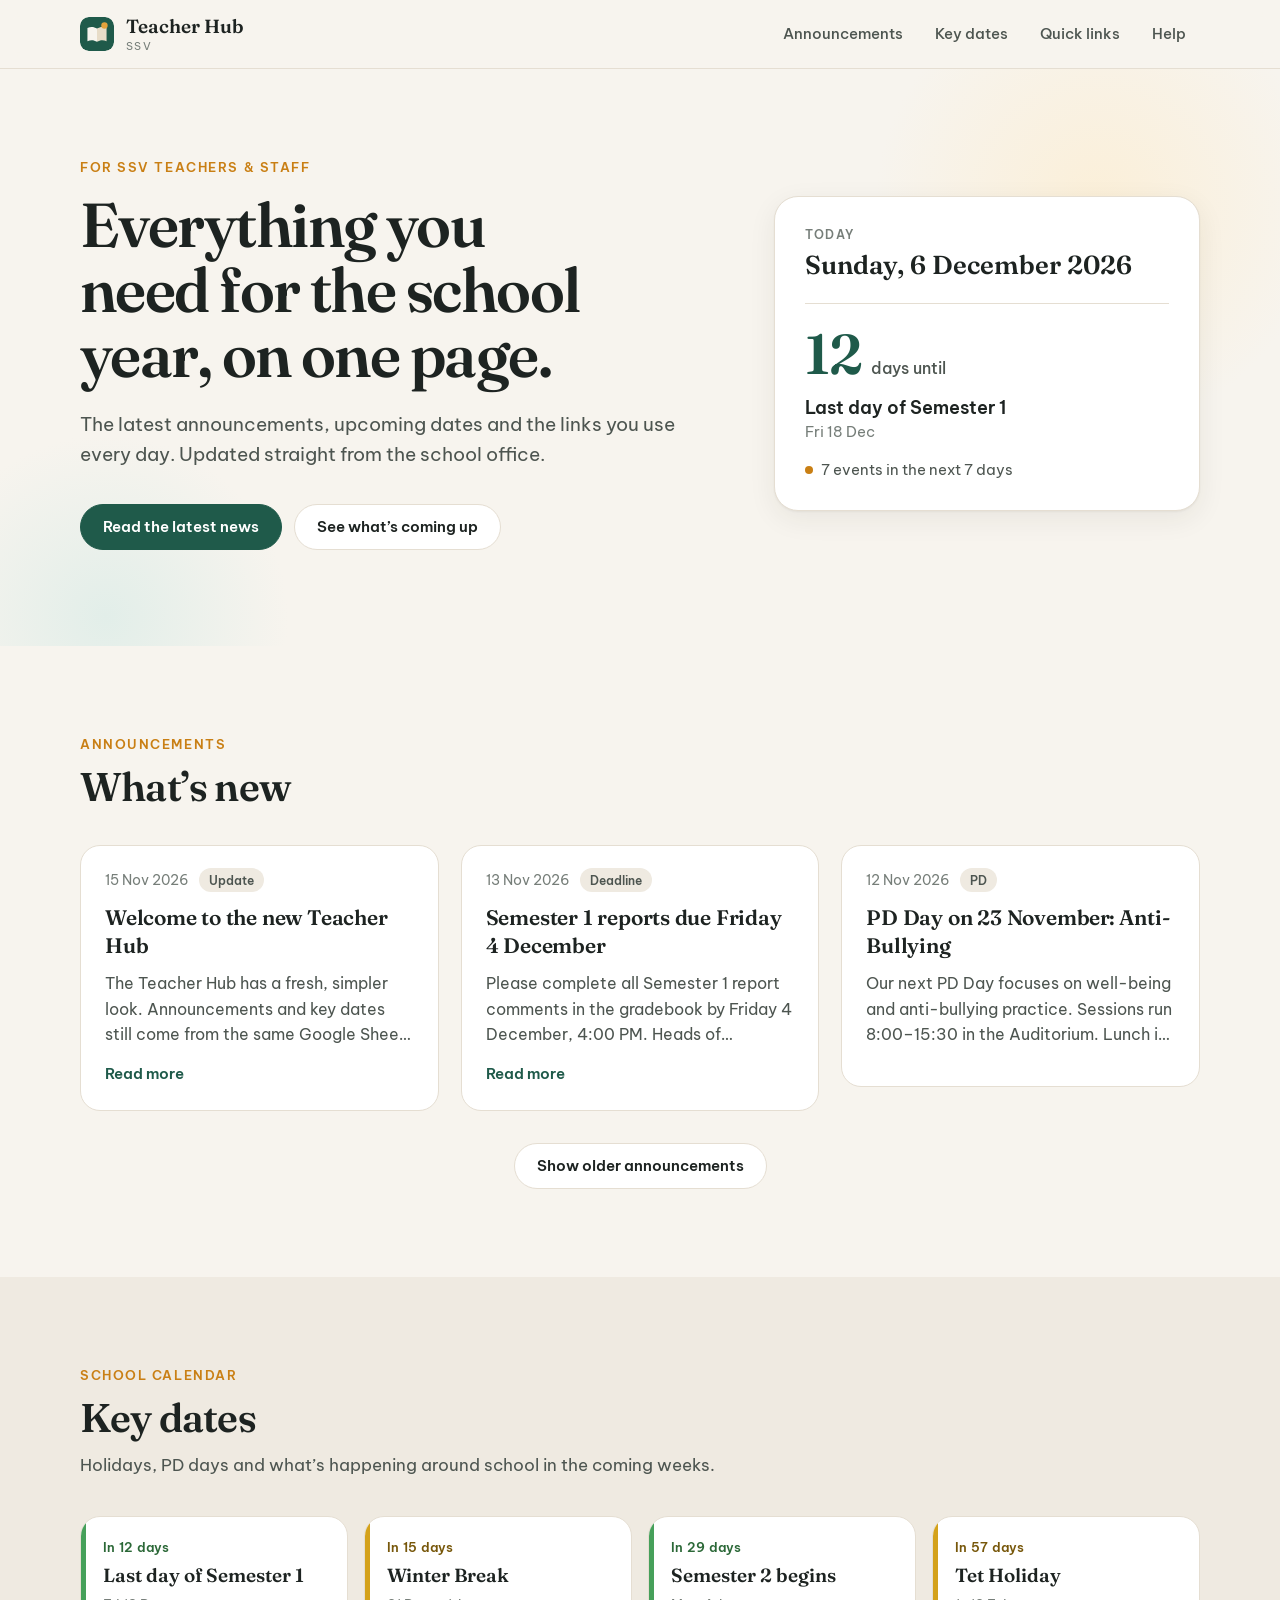
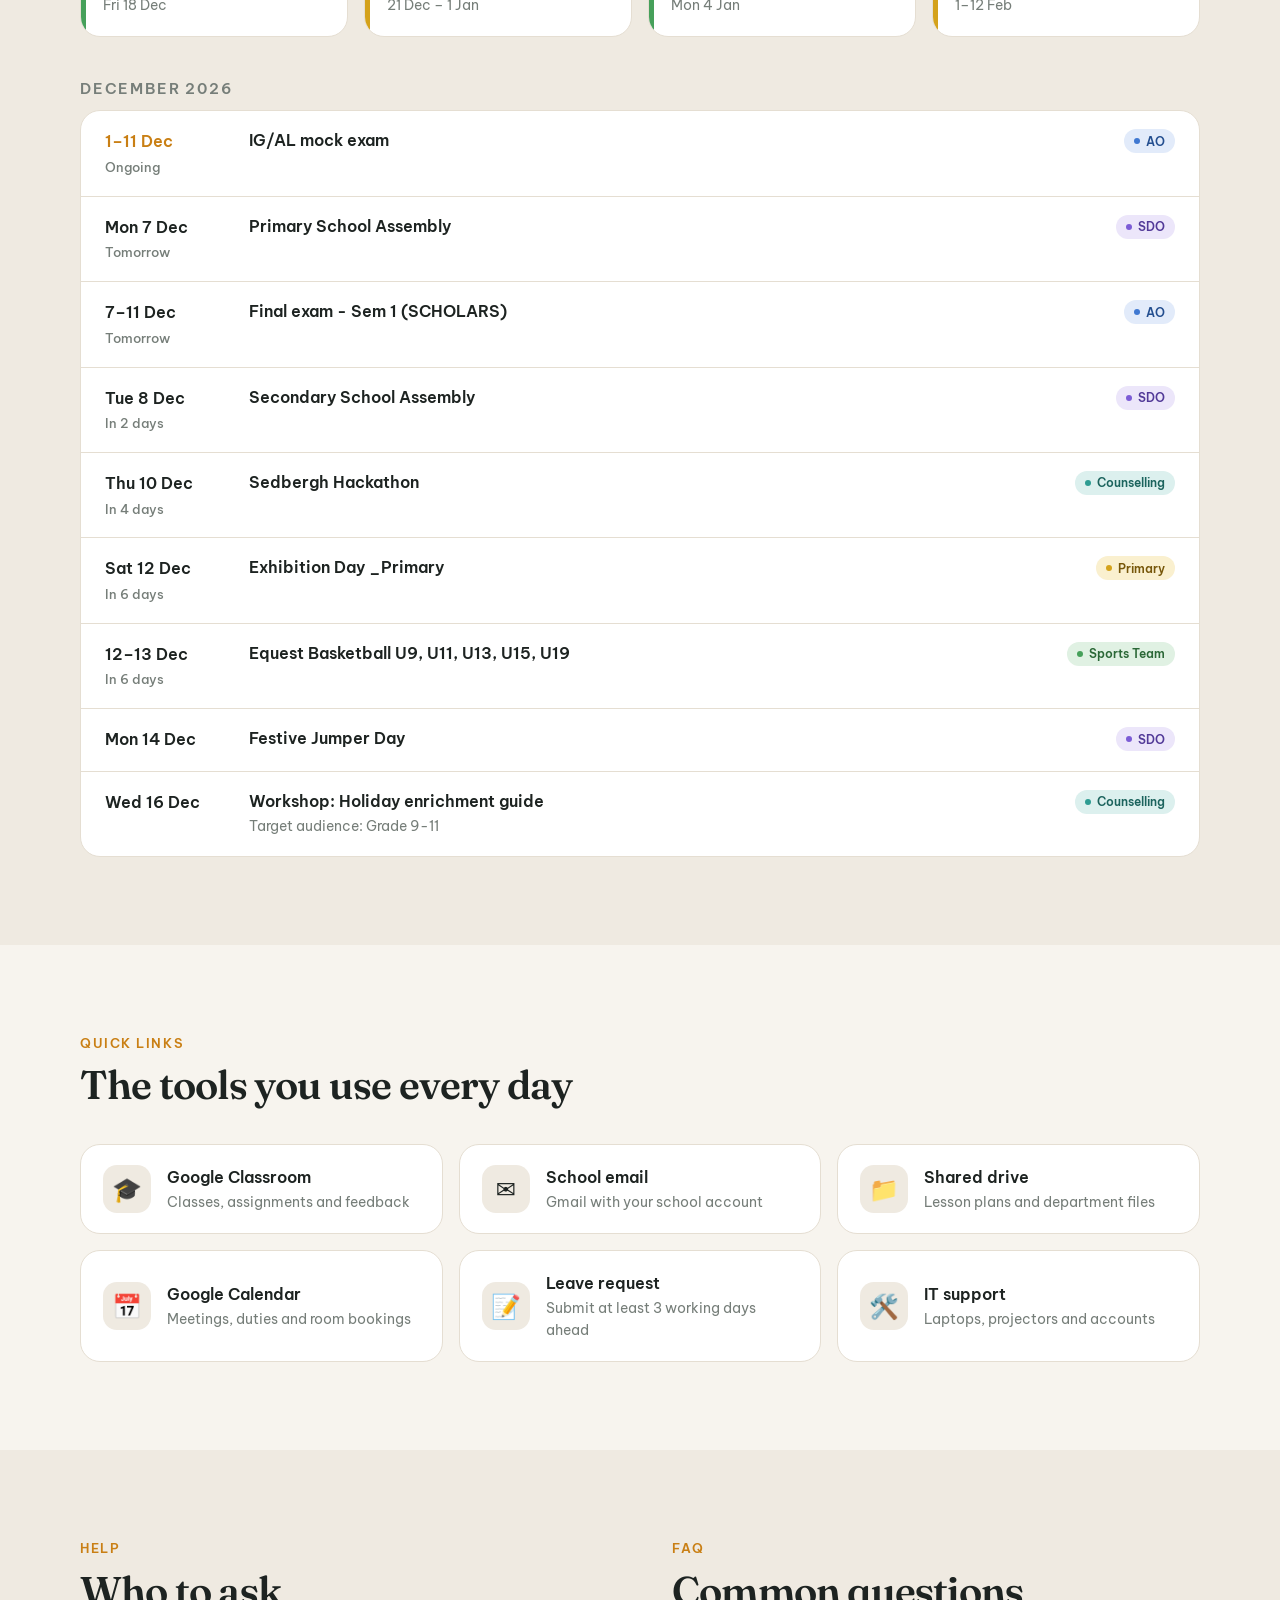
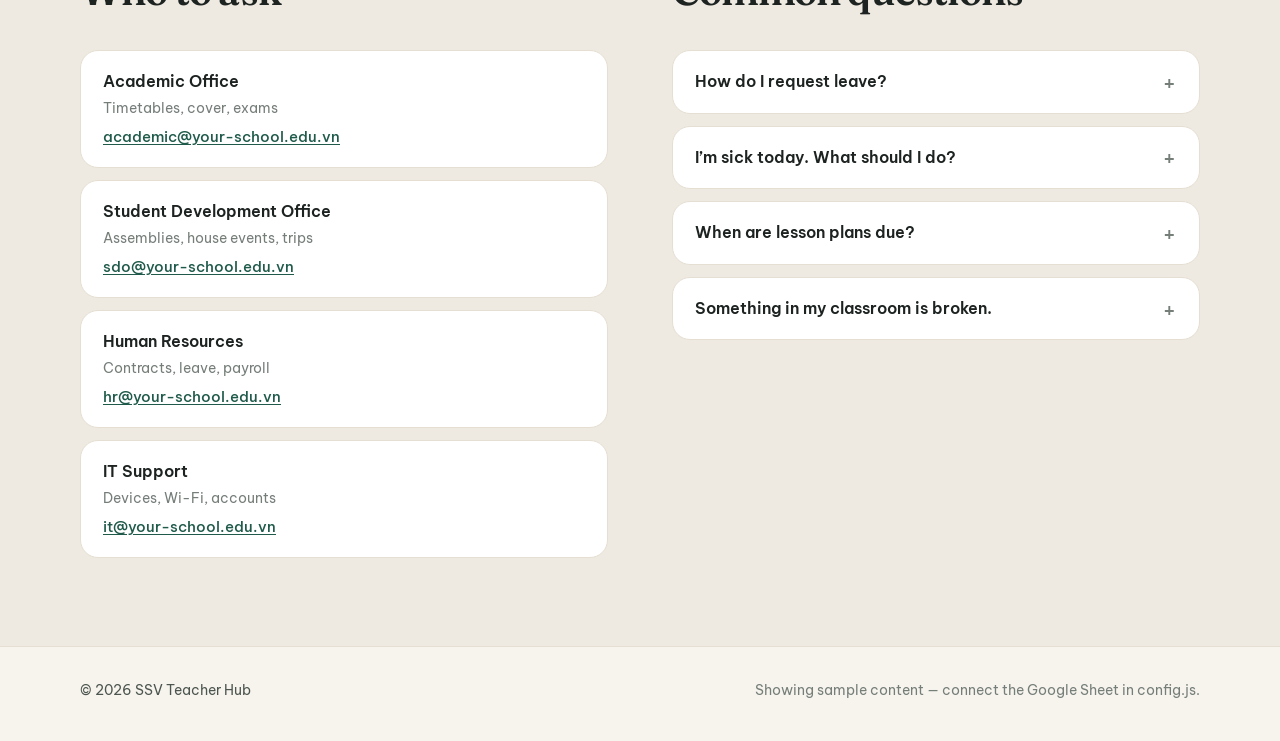
==== index.html @ 25c1511b "Add Teacher Hub landing page draft Single-page site for GitHub Pages: hero with today's date and nex" ====
<!doctype html>
<html lang="en">
<head>
  <meta charset="utf-8">
  <meta name="viewport" content="width=device-width, initial-scale=1, viewport-fit=cover">
  <title>Teacher Hub · SSV</title>
  <meta name="description" content="Announcements, key dates, quick links and contacts for SSV teachers.">
  <meta name="theme-color" content="#F7F4EE" media="(prefers-color-scheme: light)">
  <meta name="theme-color" content="#121614" media="(prefers-color-scheme: dark)">
  <link rel="icon" href="assets/favicon.svg" type="image/svg+xml">
  <link rel="preconnect" href="https://fonts.googleapis.com">
  <link rel="preconnect" href="https://fonts.gstatic.com" crossorigin>
  <link rel="stylesheet" href="https://fonts.googleapis.com/css2?family=Be+Vietnam+Pro:wght@400;500;600;700&family=Fraunces:opsz,wght@9..144,500;9..144,600&display=swap">
  <link rel="stylesheet" href="assets/css/style.css">
</head>
<body>
  <a class="skip-link" href="#main">Skip to content</a>

  <!-- ===== Header ===== -->
  <header class="site-header">
    <div class="wrap header-inner">
      <a class="brand" href="#top" aria-label="Teacher Hub, back to top">
        <img src="assets/favicon.svg" alt="" width="34" height="34">
        <span><strong>Teacher Hub</strong><small>SSV</small></span>
      </a>
      <nav class="site-nav" aria-label="Sections">
        <a href="#news">Announcements</a>
        <a href="#dates">Key dates</a>
        <a href="#links">Quick links</a>
        <a href="#help">Help</a>
      </nav>
    </div>
  </header>

  <main id="main">
    <!-- ===== Hero ===== -->
    <section class="hero" id="top">
      <div class="wrap hero-inner">
        <div class="hero-copy">
          <p class="eyebrow">For SSV teachers &amp; staff</p>
          <h1>Everything you need for the school year, on one page.</h1>
          <p class="lead">The latest announcements, upcoming dates and the links you use every day. Updated straight from the school office.</p>
          <div class="hero-cta">
            <a class="btn btn-primary" href="#news">Read the latest news</a>
            <a class="btn" href="#dates">See what’s coming up</a>
          </div>
        </div>
        <aside class="today-card" aria-label="Today">
          <p class="today-label">Today</p>
          <p class="today-date" data-today>—</p>
          <div class="today-next" data-next></div>
        </aside>
      </div>
    </section>

    <!-- ===== Announcements (from the Announcements tab) ===== -->
    <section class="section" id="news" aria-labelledby="news-title">
      <div class="wrap">
        <div class="section-head">
          <p class="eyebrow">Announcements</p>
          <h2 id="news-title">What’s new</h2>
        </div>
        <div class="news" data-news>
          <div class="placeholder"></div><div class="placeholder"></div><div class="placeholder"></div>
        </div>
        <div class="more" data-news-more hidden>
          <button class="btn" type="button">Show older announcements</button>
        </div>
      </div>
    </section>

    <!-- ===== Key dates (from the Calendar + Event tabs) ===== -->
    <section class="section section-alt" id="dates" aria-labelledby="dates-title">
      <div class="wrap">
        <div class="section-head">
          <p class="eyebrow">School calendar</p>
          <h2 id="dates-title">Key dates</h2>
          <p class="section-sub">Holidays, PD days and what’s happening around school in the coming weeks.</p>
        </div>
        <div class="keydates" data-keydates></div>
        <div class="timeline" data-events>
          <div class="placeholder tall"></div>
        </div>
        <div class="more" data-events-more hidden>
          <button class="btn" type="button">Show more dates</button>
        </div>
      </div>
    </section>

    <!-- ===== Quick links =====
         Sửa danh sách link ngay tại đây: mỗi thẻ <a class="link-card"> là một link.
         Đổi href, tên, mô tả và emoji cho đúng với trường. -->
    <section class="section" id="links" aria-labelledby="links-title">
      <div class="wrap">
        <div class="section-head">
          <p class="eyebrow">Quick links</p>
          <h2 id="links-title">The tools you use every day</h2>
        </div>
        <div class="links">
          <a class="link-card" href="https://classroom.google.com" target="_blank" rel="noopener">
            <span class="link-icon" aria-hidden="true">🎓</span>
            <span><strong>Google Classroom</strong><small>Classes, assignments and feedback</small></span>
          </a>
          <a class="link-card" href="https://mail.google.com" target="_blank" rel="noopener">
            <span class="link-icon" aria-hidden="true">✉️</span>
            <span><strong>School email</strong><small>Gmail with your school account</small></span>
          </a>
          <a class="link-card" href="https://drive.google.com" target="_blank" rel="noopener">
            <span class="link-icon" aria-hidden="true">📁</span>
            <span><strong>Shared drive</strong><small>Lesson plans and department files</small></span>
          </a>
          <a class="link-card" href="https://calendar.google.com" target="_blank" rel="noopener">
            <span class="link-icon" aria-hidden="true">📅</span>
            <span><strong>Google Calendar</strong><small>Meetings, duties and room bookings</small></span>
          </a>
          <a class="link-card" href="https://forms.google.com" target="_blank" rel="noopener">
            <span class="link-icon" aria-hidden="true">📝</span>
            <span><strong>Leave request</strong><small>Submit at least 3 working days ahead</small></span>
          </a>
          <a class="link-card" href="https://forms.google.com" target="_blank" rel="noopener">
            <span class="link-icon" aria-hidden="true">🛠️</span>
            <span><strong>IT support</strong><small>Laptops, projectors and accounts</small></span>
          </a>
        </div>
      </div>
    </section>

    <!-- ===== Help: contacts + FAQ =====
         Sửa tên, email, số máy lẻ và câu hỏi ngay tại đây. -->
    <section class="section section-alt" id="help" aria-labelledby="help-title">
      <div class="wrap help">
        <div>
          <div class="section-head">
            <p class="eyebrow">Help</p>
            <h2 id="help-title">Who to ask</h2>
          </div>
          <ul class="contacts">
            <li>
              <strong>Academic Office</strong>
              <span>Timetables, cover, exams</span>
              <a href="mailto:academic@your-school.edu.vn">academic@your-school.edu.vn</a>
            </li>
            <li>
              <strong>Student Development Office</strong>
              <span>Assemblies, house events, trips</span>
              <a href="mailto:sdo@your-school.edu.vn">sdo@your-school.edu.vn</a>
            </li>
            <li>
              <strong>Human Resources</strong>
              <span>Contracts, leave, payroll</span>
              <a href="mailto:hr@your-school.edu.vn">hr@your-school.edu.vn</a>
            </li>
            <li>
              <strong>IT Support</strong>
              <span>Devices, Wi-Fi, accounts</span>
              <a href="mailto:it@your-school.edu.vn">it@your-school.edu.vn</a>
            </li>
          </ul>
        </div>
        <div>
          <div class="section-head">
            <p class="eyebrow">FAQ</p>
            <h2>Common questions</h2>
          </div>
          <div class="faq">
            <details>
              <summary>How do I request leave?</summary>
              <p>Fill in the leave request form at least 3 working days before. Your line manager approves it by email and the Academic Office arranges cover.</p>
            </details>
            <details>
              <summary>I’m sick today. What should I do?</summary>
              <p>Message your line manager and the Academic Office before 7:00 AM, and upload cover work to your class folder if you can.</p>
            </details>
            <details>
              <summary>When are lesson plans due?</summary>
              <p>Weekly plans go into the shared drive by Friday 4:00 PM for the following week.</p>
            </details>
            <details>
              <summary>Something in my classroom is broken.</summary>
              <p>Send an IT support request with your room number. If a lesson starts in under 15 minutes, call IT directly.</p>
            </details>
          </div>
        </div>
      </div>
    </section>
  </main>

  <footer class="site-footer">
    <div class="wrap footer-inner">
      <span>© <span data-year></span> SSV Teacher Hub</span>
      <span class="muted" data-updated></span>
    </div>
  </footer>

  <script src="config.js"></script>
  <script src="assets/js/main.js"></script>
</body>
</html>
---- assets/css/style.css ----
/* SSV Teacher Hub — landing page */

:root {
  color-scheme: light dark;
  --bg: #F7F4EE;
  --bg-alt: #EFEAE1;
  --surface: #FFFFFF;
  --border: #E5DED2;
  --text: #1D2321;
  --text-2: #4D5550;
  --text-3: #767E79;
  --primary: #1F5A4A;
  --primary-hover: #174538;
  --primary-soft: #E2EEE9;
  --on-primary: #FFFFFF;
  --accent: #C97F14;
  --accent-soft: #FBEFD8;
  --shadow: 0 1px 2px rgba(40, 36, 28, .05), 0 8px 28px rgba(40, 36, 28, .07);

  --red-bg: #FBE5E1;    --red-fg: #9C2F1F;    --red-dot: #D2553F;
  --orange-bg: #FCE9D8; --orange-fg: #94460E; --orange-dot: #E07B2E;
  --amber-bg: #FAF0CF;  --amber-fg: #77570A;  --amber-dot: #D4A21B;
  --green-bg: #E0F1E3;  --green-fg: #2B6837;  --green-dot: #46A05A;
  --teal-bg: #DCF0EE;   --teal-fg: #1B635D;   --teal-dot: #2E9C92;
  --blue-bg: #E2EBFA;   --blue-fg: #234E8F;   --blue-dot: #3F78D1;
  --violet-bg: #ECE6FA; --violet-fg: #523A98; --violet-dot: #7C5CD6;
  --rose-bg: #FAE3EC;   --rose-fg: #932C58;   --rose-dot: #D2508A;
  --slate-bg: #E9ECEE;  --slate-fg: #3D4A55;  --slate-dot: #6E7D8A;

  --sans: "Be Vietnam Pro", system-ui, -apple-system, "Segoe UI", Roboto, sans-serif;
  --serif: "Fraunces", Georgia, "Times New Roman", serif;
}

@media (prefers-color-scheme: dark) {
  :root {
    --bg: #111513;
    --bg-alt: #161B19;
    --surface: #1B201E;
    --border: #2B3330;
    --text: #E8ECE9;
    --text-2: #B3BBB6;
    --text-3: #8A938E;
    --primary: #74C7AA;
    --primary-hover: #8FD4BC;
    --primary-soft: #1C342D;
    --on-primary: #0B1A15;
    --accent: #F0B357;
    --accent-soft: #3A2C14;
    --shadow: 0 1px 2px rgba(0, 0, 0, .3), 0 10px 30px rgba(0, 0, 0, .3);
    --red-bg: #3B1F1A;    --red-fg: #F2A99B;    --red-dot: #E66F59;
    --orange-bg: #3A2716; --orange-fg: #F4B784; --orange-dot: #EE8D45;
    --amber-bg: #352B12;  --amber-fg: #EBCB74;  --amber-dot: #DDB038;
    --green-bg: #1B3020;  --green-fg: #9BD5A7;  --green-dot: #5DB874;
    --teal-bg: #16302E;   --teal-fg: #8ED3CB;   --teal-dot: #41B3A8;
    --blue-bg: #1A2840;   --blue-fg: #A5C3F2;   --blue-dot: #5B8FE0;
    --violet-bg: #2A2140; --violet-fg: #C6B4F4; --violet-dot: #9479E3;
    --rose-bg: #3A1C2A;   --rose-fg: #F1A5C5;   --rose-dot: #E06A9E;
    --slate-bg: #252B30;  --slate-fg: #BAC4CC;  --slate-dot: #8996A2;
  }
}

.c-red    { --c-bg: var(--red-bg);    --c-fg: var(--red-fg);    --c-dot: var(--red-dot); }
.c-orange { --c-bg: var(--orange-bg); --c-fg: var(--orange-fg); --c-dot: var(--orange-dot); }
.c-amber  { --c-bg: var(--amber-bg);  --c-fg: var(--amber-fg);  --c-dot: var(--amber-dot); }
.c-green  { --c-bg: var(--green-bg);  --c-fg: var(--green-fg);  --c-dot: var(--green-dot); }
.c-teal   { --c-bg: var(--teal-bg);   --c-fg: var(--teal-fg);   --c-dot: var(--teal-dot); }
.c-blue   { --c-bg: var(--blue-bg);   --c-fg: var(--blue-fg);   --c-dot: var(--blue-dot); }
.c-violet { --c-bg: var(--violet-bg); --c-fg: var(--violet-fg); --c-dot: var(--violet-dot); }
.c-rose   { --c-bg: var(--rose-bg);   --c-fg: var(--rose-fg);   --c-dot: var(--rose-dot); }
.c-slate  { --c-bg: var(--slate-bg);  --c-fg: var(--slate-fg);  --c-dot: var(--slate-dot); }

*, *::before, *::after { box-sizing: border-box; }
html { scroll-behavior: smooth; scroll-padding-top: 80px; -webkit-text-size-adjust: 100%; }
body {
  margin: 0; background: var(--bg); color: var(--text);
  font: 400 16px/1.6 var(--sans);
  -webkit-font-smoothing: antialiased;
}
img { max-width: 100%; display: block; }
a { color: var(--primary); text-underline-offset: 2px; }
h1, h2, h3, p { margin: 0; }
button { font: inherit; cursor: pointer; }
:focus-visible { outline: 2px solid var(--primary); outline-offset: 3px; border-radius: 6px; }
.muted { color: var(--text-3); }
[hidden] { display: none !important; }

.skip-link { position: absolute; left: 12px; top: -48px; z-index: 50; padding: 8px 14px; border-radius: 8px; background: var(--primary); color: var(--on-primary); text-decoration: none; }
.skip-link:focus { top: 12px; }

.wrap { width: min(1120px, 100% - 48px); margin-inline: auto; }

/* ---------- header ---------- */
.site-header {
  position: sticky; top: 0; z-index: 20;
  background: color-mix(in srgb, var(--bg) 86%, transparent);
  backdrop-filter: saturate(1.4) blur(10px); -webkit-backdrop-filter: saturate(1.4) blur(10px);
  border-bottom: 1px solid var(--border);
}
.header-inner { display: flex; align-items: center; justify-content: space-between; gap: 16px; height: 68px; }
.brand { display: flex; align-items: center; gap: 12px; color: var(--text); text-decoration: none; }
.brand img { border-radius: 9px; }
.brand span { display: flex; flex-direction: column; line-height: 1.1; }
.brand strong { font: 600 19px/1.1 var(--serif); }
.brand small { font-size: 11px; letter-spacing: .12em; color: var(--text-3); margin-top: 3px; }
.site-nav { display: flex; gap: 4px; }
.site-nav a {
  padding: 8px 14px; border-radius: 999px;
  color: var(--text-2); text-decoration: none; font-size: 15px; font-weight: 500;
  transition: background .15s, color .15s;
}
.site-nav a:hover { background: var(--bg-alt); color: var(--text); }

/* ---------- buttons ---------- */
.btn {
  display: inline-flex; align-items: center; justify-content: center; gap: 8px;
  height: 46px; padding: 0 22px; border-radius: 999px;
  border: 1px solid var(--border); background: var(--surface); color: var(--text);
  font-weight: 600; font-size: 15px; text-decoration: none;
  transition: background .15s, border-color .15s, transform .15s;
}
.btn:hover { border-color: var(--text-3); transform: translateY(-1px); }
.btn-primary { background: var(--primary); border-color: var(--primary); color: var(--on-primary); }
.btn-primary:hover { background: var(--primary-hover); border-color: var(--primary-hover); }
.btn-sm { height: 36px; padding: 0 16px; font-size: 14px; }

/* ---------- hero ---------- */
.hero { padding: 88px 0 96px; position: relative; overflow: hidden; }
.hero::before {
  content: ""; position: absolute; inset: -30% -10% auto auto; width: 620px; height: 620px; border-radius: 50%;
  background: radial-gradient(closest-side, var(--accent-soft), transparent 72%);
  pointer-events: none;
}
.hero::after {
  content: ""; position: absolute; inset: auto auto -40% -12%; width: 520px; height: 520px; border-radius: 50%;
  background: radial-gradient(closest-side, var(--primary-soft), transparent 70%);
  pointer-events: none;
}
.hero-inner { position: relative; z-index: 1; display: grid; grid-template-columns: minmax(0, 1.35fr) minmax(0, .9fr); gap: 56px; align-items: center; }
.eyebrow { font-size: 13px; font-weight: 600; letter-spacing: .12em; text-transform: uppercase; color: var(--accent); margin-bottom: 14px; }
.hero h1 { font: 600 clamp(38px, 5.4vw, 62px)/1.05 var(--serif); letter-spacing: -.025em; text-wrap: balance; }
.lead { margin-top: 22px; font-size: 19px; color: var(--text-2); max-width: 34em; text-wrap: pretty; }
.hero-cta { display: flex; flex-wrap: wrap; gap: 12px; margin-top: 34px; }

.today-card {
  background: var(--surface); border: 1px solid var(--border); border-radius: 24px;
  padding: 28px 30px; box-shadow: var(--shadow);
}
.today-label { font-size: 12px; font-weight: 600; letter-spacing: .12em; text-transform: uppercase; color: var(--text-3); }
.today-date { font: 600 26px/1.2 var(--serif); margin-top: 6px; }
.today-next { margin-top: 22px; padding-top: 22px; border-top: 1px solid var(--border); display: flex; flex-direction: column; gap: 14px; }
.countdown { display: flex; align-items: baseline; gap: 10px; }
.countdown b { font: 600 56px/1 var(--serif); color: var(--primary); letter-spacing: -.03em; }
.countdown span { color: var(--text-2); font-weight: 500; }
.next-title { font-weight: 600; font-size: 18px; line-height: 1.35; }
.next-when { color: var(--text-3); font-size: 15px; }
.today-note { font-size: 15px; color: var(--text-2); display: flex; align-items: center; gap: 8px; }
.today-note::before { content: ""; width: 8px; height: 8px; border-radius: 50%; background: var(--accent); flex: none; }

/* ---------- sections ---------- */
.section { padding: 88px 0; }
.section-alt { background: var(--bg-alt); }
.section-head { margin-bottom: 36px; max-width: 640px; }
.section-head .eyebrow { margin-bottom: 10px; }
.section h2 { font: 600 clamp(30px, 3.6vw, 40px)/1.12 var(--serif); letter-spacing: -.02em; }
.section-sub { margin-top: 12px; color: var(--text-2); font-size: 17px; }
.more { margin-top: 32px; display: flex; justify-content: center; }

.tag {
  display: inline-flex; align-items: center; gap: 6px;
  height: 24px; padding: 0 10px; border-radius: 999px;
  background: var(--c-bg, var(--bg-alt)); color: var(--c-fg, var(--text-2));
  font-size: 12px; font-weight: 600; white-space: nowrap;
}
.tag::before { content: ""; width: 6px; height: 6px; border-radius: 50%; background: var(--c-dot, var(--text-3)); }
.tag.plain::before { display: none; }

.placeholder { height: 220px; border-radius: 20px; background: linear-gradient(90deg, var(--bg-alt), var(--surface), var(--bg-alt)); background-size: 200% 100%; animation: shimmer 1.4s linear infinite; }
.placeholder.tall { height: 320px; }
@keyframes shimmer { from { background-position: 200% 0; } to { background-position: -200% 0; } }

.empty { padding: 36px; border: 1px dashed var(--border); border-radius: 20px; text-align: center; color: var(--text-3); }

/* ---------- announcements ---------- */
.news { display: grid; grid-template-columns: repeat(3, minmax(0, 1fr)); gap: 22px; align-items: start; }
.post {
  background: var(--surface); border: 1px solid var(--border); border-radius: 20px;
  overflow: hidden; display: flex; flex-direction: column;
  transition: box-shadow .2s, transform .2s;
}
.post:hover { box-shadow: var(--shadow); }
.post img.cover { width: 100%; aspect-ratio: 16 / 9; object-fit: cover; background: var(--bg-alt); }
.post-body { padding: 22px 24px 24px; display: flex; flex-direction: column; gap: 12px; }
.post-meta { display: flex; align-items: center; gap: 10px; flex-wrap: wrap; font-size: 14px; color: var(--text-3); }
.post h3 { font: 600 21px/1.3 var(--serif); letter-spacing: -.01em; }
.post-text { color: var(--text-2); font-size: 15.5px; line-height: 1.65; overflow-wrap: anywhere; }
.post-text.clamp { display: -webkit-box; -webkit-line-clamp: 3; -webkit-box-orient: vertical; overflow: hidden; }
.post-text a { color: var(--primary); }
.post-text [style*="--rt-color"] { color: var(--rt-color); }
@media (prefers-color-scheme: dark) { .post-text [style*="--rt-color"] { color: color-mix(in oklab, var(--rt-color) 45%, white); } }
.post-text .content-img { border-radius: 12px; margin: 10px 0; }
.post-actions { display: flex; align-items: center; gap: 16px; flex-wrap: wrap; margin-top: 2px; }
.linkish { border: 0; background: none; padding: 0; color: var(--primary); font-weight: 600; font-size: 15px; text-decoration: none; }
.linkish:hover { text-decoration: underline; }
.post.is-new .post-meta .new { color: var(--accent); font-weight: 600; }
.news .post:first-child.feature { grid-column: 1 / -1; display: grid; grid-template-columns: 1.1fr 1fr; }
.news .post:first-child.feature img.cover { height: 100%; aspect-ratio: auto; min-height: 280px; }
.news .post:first-child.feature .post-body { padding: 32px 36px; justify-content: center; }
.news .post:first-child.feature h3 { font-size: 28px; }
.news .post:first-child.feature.no-img { grid-template-columns: 1fr; }

/* ---------- key dates ---------- */
.keydates { display: grid; grid-template-columns: repeat(auto-fit, minmax(220px, 1fr)); gap: 16px; margin-bottom: 44px; }
.keydate {
  background: var(--surface); border: 1px solid var(--border); border-radius: 20px;
  padding: 20px 22px; display: flex; flex-direction: column; gap: 6px; position: relative; overflow: hidden;
}
.keydate::before { content: ""; position: absolute; inset: 0 auto 0 0; width: 5px; background: var(--c-dot); }
.keydate .in { font-size: 13px; font-weight: 600; color: var(--c-fg); letter-spacing: .02em; }
.keydate .name { font: 600 19px/1.3 var(--serif); }
.keydate .when { color: var(--text-3); font-size: 14px; }

.timeline { display: flex; flex-direction: column; gap: 36px; }
.month h3 { font: 600 15px/1 var(--sans); letter-spacing: .12em; text-transform: uppercase; color: var(--text-3); margin-bottom: 14px; }
.month ol { list-style: none; margin: 0; padding: 0; background: var(--surface); border: 1px solid var(--border); border-radius: 20px; overflow: hidden; }
.ev { display: grid; grid-template-columns: 120px minmax(0, 1fr) auto; gap: 6px 24px; align-items: start; padding: 18px 24px; }
.ev + .ev { border-top: 1px solid var(--border); }
.ev-date { font-weight: 600; color: var(--text); white-space: nowrap; }
.ev-date small { display: block; font-weight: 500; color: var(--text-3); font-size: 13px; margin-top: 2px; }
.ev.is-today .ev-date { color: var(--accent); }
.ev-title { font-weight: 600; line-height: 1.4; }
.ev-notes { color: var(--text-3); font-size: 14px; margin-top: 3px; white-space: pre-line; }
.ev .tag { justify-self: end; }

/* ---------- links ---------- */
.links { display: grid; grid-template-columns: repeat(3, minmax(0, 1fr)); gap: 16px; }
.link-card {
  display: flex; align-items: center; gap: 16px;
  padding: 20px 22px; border-radius: 20px;
  background: var(--surface); border: 1px solid var(--border);
  color: var(--text); text-decoration: none;
  transition: box-shadow .2s, transform .2s, border-color .2s;
}
.link-card:hover { box-shadow: var(--shadow); transform: translateY(-2px); border-color: var(--text-3); }
.link-icon { width: 48px; height: 48px; border-radius: 14px; display: grid; place-items: center; font-size: 24px; background: var(--bg-alt); flex: none; }
.link-card span:last-child { display: flex; flex-direction: column; min-width: 0; }
.link-card strong { font-weight: 600; font-size: 16px; }
.link-card small { color: var(--text-3); font-size: 14px; }

/* ---------- help ---------- */
.help { display: grid; grid-template-columns: minmax(0, 1fr) minmax(0, 1fr); gap: 64px; }
.contacts { list-style: none; margin: 0; padding: 0; display: flex; flex-direction: column; gap: 12px; }
.contacts li {
  display: grid; grid-template-columns: 1fr; gap: 2px;
  padding: 18px 22px; border-radius: 18px; background: var(--surface); border: 1px solid var(--border);
}
.contacts strong { font-weight: 600; }
.contacts span { color: var(--text-3); font-size: 14px; }
.contacts a { font-weight: 500; font-size: 15px; margin-top: 4px; overflow-wrap: anywhere; }
.faq { display: flex; flex-direction: column; gap: 12px; }
.faq details { background: var(--surface); border: 1px solid var(--border); border-radius: 18px; }
.faq summary {
  list-style: none; cursor: pointer; padding: 18px 22px; font-weight: 600;
  display: flex; justify-content: space-between; gap: 16px; align-items: center;
}
.faq summary::-webkit-details-marker { display: none; }
.faq summary::after { content: "+"; font: 400 24px/1 var(--sans); color: var(--text-3); transition: transform .2s; }
.faq details[open] summary::after { transform: rotate(45deg); }
.faq details p { padding: 0 22px 20px; color: var(--text-2); }

/* ---------- footer ---------- */
.site-footer { padding: 32px 0 40px; border-top: 1px solid var(--border); font-size: 14px; color: var(--text-2); }
.footer-inner { display: flex; justify-content: space-between; gap: 12px; flex-wrap: wrap; }

/* ---------- responsive ---------- */
@media (max-width: 980px) {
  .hero { padding: 56px 0 64px; }
  .hero-inner { grid-template-columns: 1fr; gap: 36px; }
  .news { grid-template-columns: 1fr 1fr; }
  .links { grid-template-columns: 1fr 1fr; }
  .help { grid-template-columns: 1fr; gap: 56px; }
}
@media (max-width: 720px) {
  .wrap { width: calc(100% - 32px); }
  .header-inner { height: auto; padding: 12px 0 0; flex-direction: column; align-items: stretch; gap: 8px; }
  .site-nav { overflow-x: auto; scrollbar-width: none; margin: 0 -16px; padding: 0 12px 10px; }
  .site-nav::-webkit-scrollbar { display: none; }
  .site-nav a { flex: none; font-size: 14px; padding: 7px 12px; }
  html { scroll-padding-top: 110px; }
  .lead { font-size: 17px; }
  .btn { flex: 1 1 auto; }
  .today-card { padding: 22px; border-radius: 20px; }
  .section { padding: 64px 0; }
  .section-head { margin-bottom: 26px; }
  .news, .links { grid-template-columns: 1fr; }
  .news .post:first-child.feature { grid-template-columns: 1fr; }
  .news .post:first-child.feature img.cover { min-height: 0; aspect-ratio: 16 / 9; }
  .news .post:first-child.feature .post-body { padding: 22px 24px 24px; }
  .news .post:first-child.feature h3 { font-size: 23px; }
  .ev { grid-template-columns: 1fr; gap: 4px; padding: 16px 18px; }
  .ev .tag { justify-self: start; margin-top: 6px; }
}
@media (prefers-reduced-motion: reduce) {
  html { scroll-behavior: auto; }
  *, *::before, *::after { animation-duration: .001ms !important; transition-duration: .001ms !important; }
}
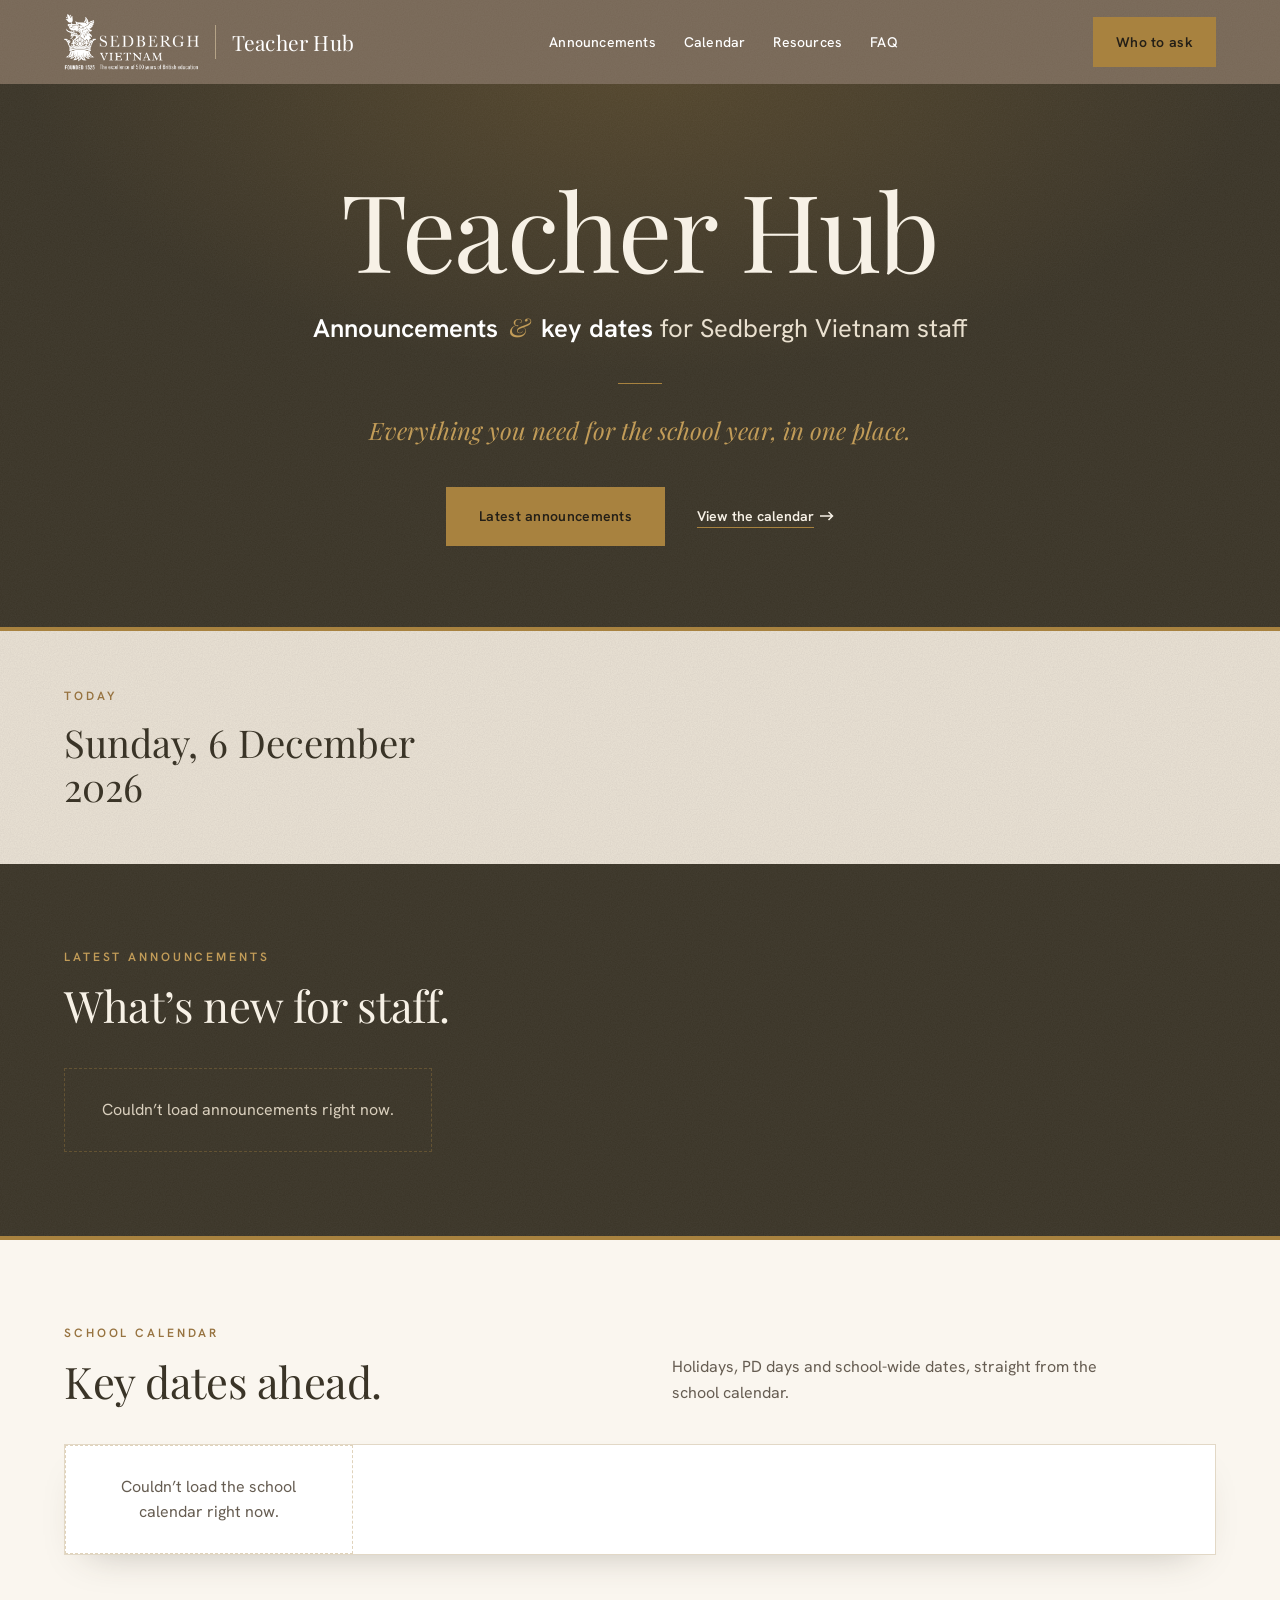
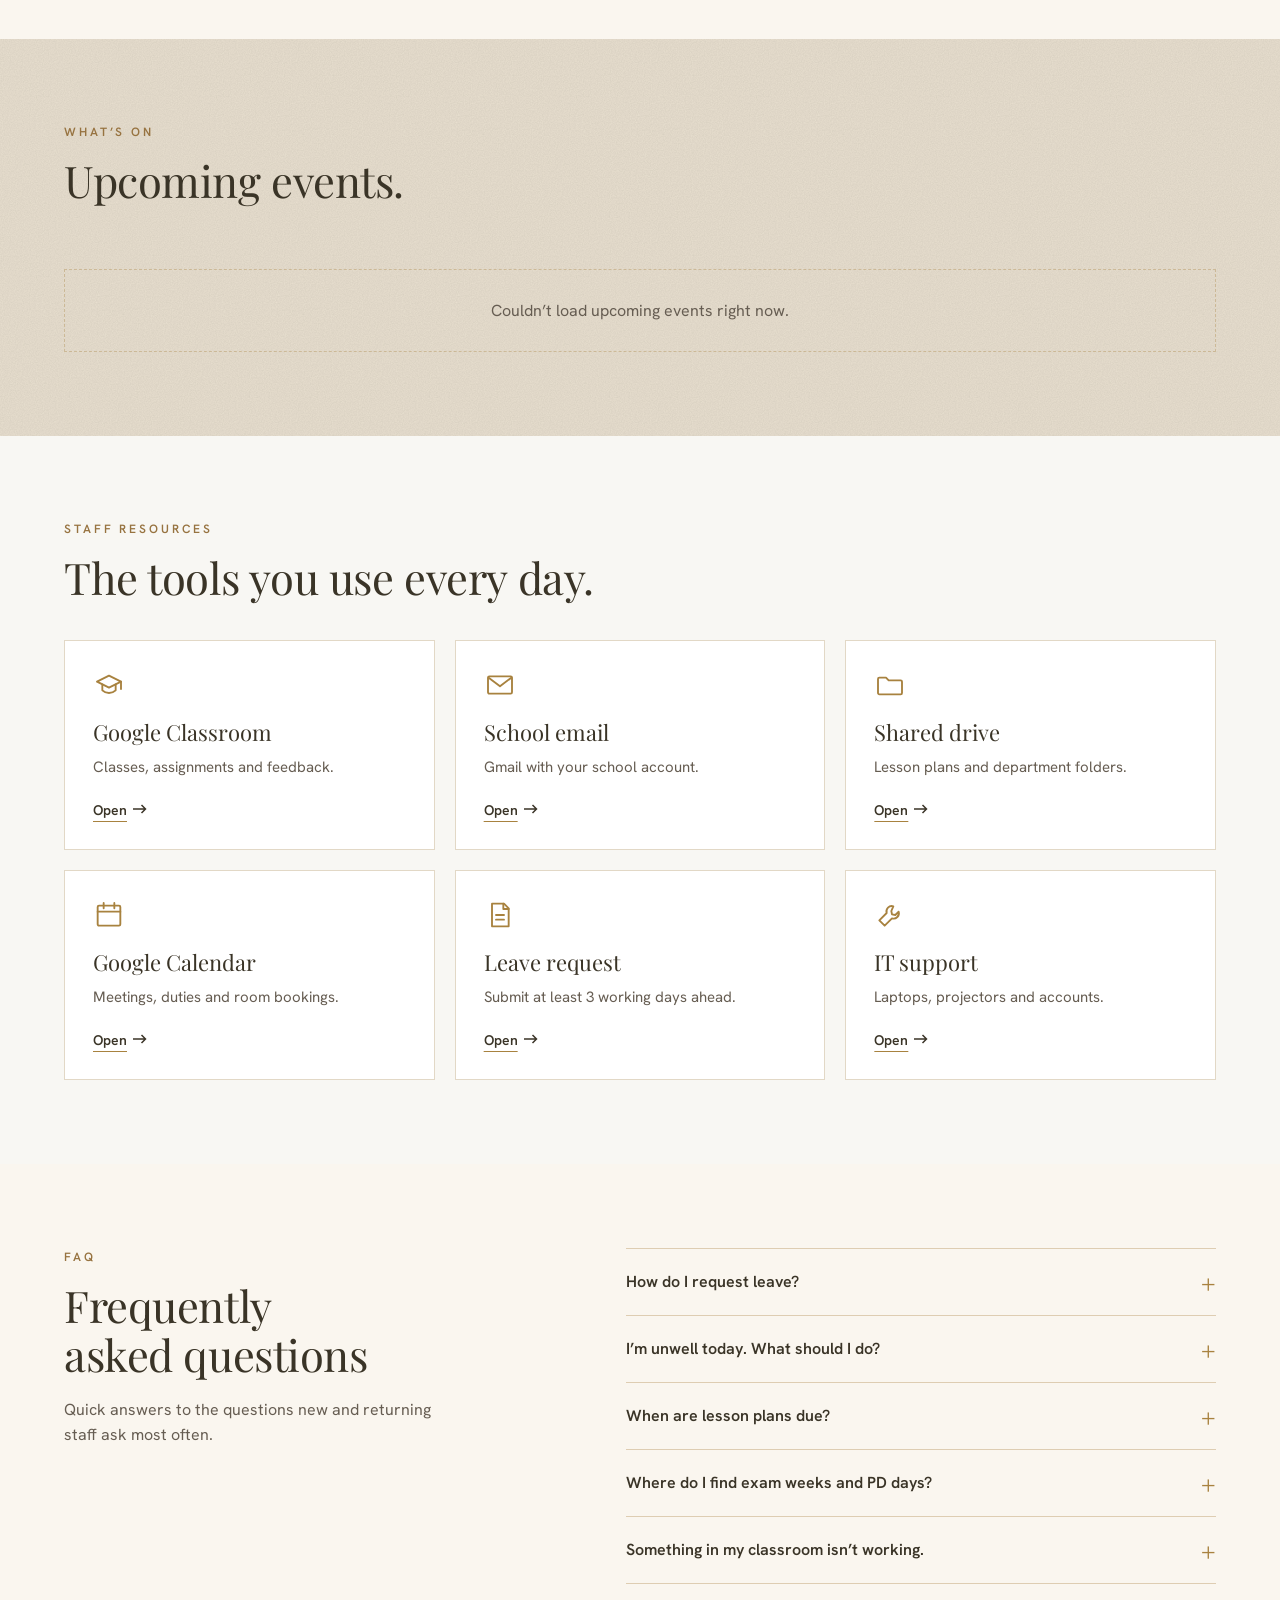
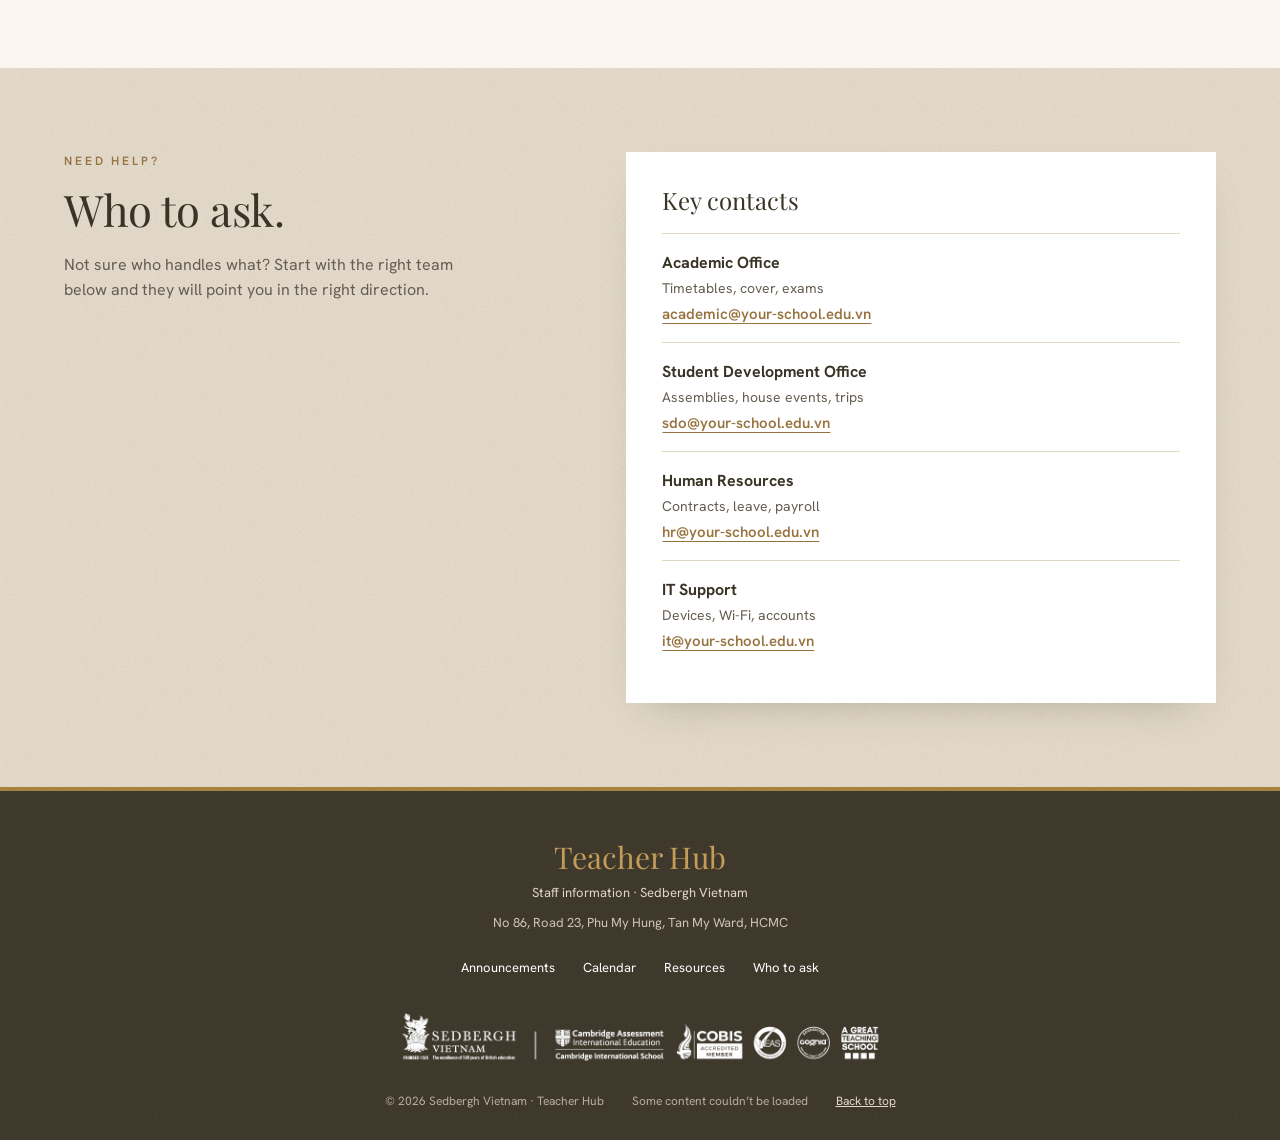
==== commit 0b80b13a: "Rebuild Teacher Hub in the Centre of Excellence style Static landing page that matches coe-ssv.githu" ====
--- a/index.html
+++ b/index.html
@@ -3,192 +3,232 @@
 <head>
   <meta charset="utf-8">
   <meta name="viewport" content="width=device-width, initial-scale=1, viewport-fit=cover">
-  <title>Teacher Hub · SSV</title>
-  <meta name="description" content="Announcements, key dates, quick links and contacts for SSV teachers.">
-  <meta name="theme-color" content="#F7F4EE" media="(prefers-color-scheme: light)">
-  <meta name="theme-color" content="#121614" media="(prefers-color-scheme: dark)">
-  <link rel="icon" href="assets/favicon.svg" type="image/svg+xml">
+  <title>Teacher Hub · Sedbergh Vietnam</title>
+  <meta name="description" content="Announcements, key dates, resources and contacts for Sedbergh Vietnam teachers and staff.">
+  <meta name="theme-color" content="#776756">
+  <link rel="icon" href="favicon.ico" sizes="16x16 32x32 48x48">
+  <link rel="icon" href="icon.png" type="image/png" sizes="512x512">
+  <link rel="apple-touch-icon" href="apple-touch-icon.png" sizes="180x180">
   <link rel="preconnect" href="https://fonts.googleapis.com">
   <link rel="preconnect" href="https://fonts.gstatic.com" crossorigin>
-  <link rel="stylesheet" href="https://fonts.googleapis.com/css2?family=Be+Vietnam+Pro:wght@400;500;600;700&family=Fraunces:opsz,wght@9..144,500;9..144,600&display=swap">
+  <link rel="stylesheet" href="https://fonts.googleapis.com/css2?family=Hanken+Grotesk:ital,wght@0,400;0,500;0,600;0,700;1,400&family=Playfair+Display:ital,wght@0,400;0,500;0,600;1,400;1,500&display=swap">
   <link rel="stylesheet" href="assets/css/style.css">
 </head>
 <body>
   <a class="skip-link" href="#main">Skip to content</a>
 
-  <!-- ===== Header ===== -->
+  <!-- ================= Header ================= -->
   <header class="site-header">
-    <div class="wrap header-inner">
-      <a class="brand" href="#top" aria-label="Teacher Hub, back to top">
-        <img src="assets/favicon.svg" alt="" width="34" height="34">
-        <span><strong>Teacher Hub</strong><small>SSV</small></span>
-      </a>
-      <nav class="site-nav" aria-label="Sections">
-        <a href="#news">Announcements</a>
-        <a href="#dates">Key dates</a>
-        <a href="#links">Quick links</a>
-        <a href="#help">Help</a>
-      </nav>
+    <a class="brand" href="#top" aria-label="Teacher Hub, Sedbergh Vietnam">
+      <img src="assets/img/sedbergh-vietnam-white.png" alt="Sedbergh Vietnam" width="134" height="56">
+      <span class="brand-divider" aria-hidden="true"></span>
+      <span class="brand-name">Teacher Hub</span>
+    </a>
+    <nav class="site-nav" id="site-nav" aria-label="Sections">
+      <a href="#announcements">Announcements</a>
+      <a href="#calendar">Calendar</a>
+      <a href="#resources">Resources</a>
+      <a href="#faq">FAQ</a>
+      <a class="nav-mobile-only" href="#contact">Who to ask</a>
+    </nav>
+    <a class="button header-button" href="#contact">Who to ask</a>
+    <button class="menu-toggle" type="button" aria-controls="site-nav" aria-expanded="false" aria-label="Open menu">
+      <span></span><span></span><span></span>
+    </button>
+  </header>
+
+  <main id="main">
+    <!-- ================= Hero ================= -->
+    <section class="hero" id="top">
+      <h1>Teacher Hub</h1>
+      <p class="hero-sub"><strong>Announcements</strong> <em class="amp">&amp;</em> <strong>key dates</strong> for Sedbergh Vietnam staff</p>
+      <span class="hero-rule" aria-hidden="true"></span>
+      <p class="hero-tagline">Everything you need for the school year, in one place.</p>
+      <div class="hero-actions">
+        <a class="button" href="#announcements">Latest announcements</a>
+        <a class="text-link" href="#calendar">View the calendar</a>
+      </div>
+    </section>
+
+    <!-- ================= At a glance (filled from the sheet) ================= -->
+    <section class="glance" aria-label="At a glance">
+      <div class="glance-intro">
+        <p class="eyebrow">Today</p>
+        <p class="glance-date" data-today>&nbsp;</p>
+      </div>
+      <div class="glance-item" data-glance-next>
+        <span class="glance-big">—</span>
+        <span class="glance-text"><small>Next on the school calendar</small><strong>Loading…</strong></span>
+      </div>
+      <div class="glance-item" data-glance-week>
+        <span class="glance-big">—</span>
+        <span class="glance-text"><small>Coming up</small><strong>Events in the next 7 days</strong></span>
+      </div>
+    </section>
+
+    <!-- ================= Announcements (tab: Announcements) ================= -->
+    <section class="band band-deep" id="announcements" aria-labelledby="ann-title">
+      <div class="band-head">
+        <p class="eyebrow">Latest announcements</p>
+        <h2 id="ann-title">What’s new for staff.</h2>
+      </div>
+      <div class="ann-grid" data-announcements>
+        <div class="skeleton"></div><div class="skeleton"></div><div class="skeleton"></div>
+      </div>
+      <div class="band-more" data-ann-more hidden>
+        <button class="button button-outline-light" type="button">Show older announcements</button>
+      </div>
+    </section>
+
+    <!-- ================= Key dates (tab: Calendar) ================= -->
+    <section class="band band-panel" id="calendar" aria-labelledby="cal-title">
+      <div class="split-head">
+        <div>
+          <p class="eyebrow">School calendar</p>
+          <h2 id="cal-title">Key dates ahead.</h2>
+        </div>
+        <p class="split-lead">Holidays, PD days and school-wide dates, straight from the school calendar.</p>
+      </div>
+      <div class="keydates" data-keydates>
+        <div class="skeleton short"></div>
+      </div>
+    </section>
+
+    <!-- ================= Upcoming events (tab: Event) ================= -->
+    <section class="band band-sand" id="events" aria-labelledby="ev-title">
+      <div class="band-head">
+        <p class="eyebrow">What’s on</p>
+        <h2 id="ev-title">Upcoming events.</h2>
+      </div>
+      <div class="tabs" role="tablist" aria-label="Choose a month" data-ev-tabs></div>
+      <div class="ev-list" data-events>
+        <div class="skeleton tall"></div>
+      </div>
+      <div class="band-more" data-ev-more hidden>
+        <button class="button button-outline" type="button">Show more dates</button>
+      </div>
+    </section>
+
+    <!-- ================= Resources =================
+         Sửa link tại đây: mỗi thẻ <a class="resource"> là một link.
+         Đổi href, tên (h3) và mô tả (p) cho đúng với trường. -->
+    <section class="band band-paper" id="resources" aria-labelledby="res-title">
+      <div class="band-head">
+        <p class="eyebrow">Staff resources</p>
+        <h2 id="res-title">The tools you use every day.</h2>
+      </div>
+      <div class="resources">
+        <a class="resource" href="https://classroom.google.com" target="_blank" rel="noopener">
+          <svg viewBox="0 0 24 24" aria-hidden="true"><path d="M3 9.5 12 5l9 4.5-9 4.5z"/><path d="M7 11.5V16c1.5 1.4 3.2 2 5 2s3.5-.6 5-2v-4.5M21 9.5V15"/></svg>
+          <h3>Google Classroom</h3>
+          <p>Classes, assignments and feedback.</p>
+          <span class="text-link">Open</span>
+        </a>
+        <a class="resource" href="https://mail.google.com" target="_blank" rel="noopener">
+          <svg viewBox="0 0 24 24" aria-hidden="true"><rect x="3" y="5.5" width="18" height="13" rx="1"/><path d="m3.5 6.5 8.5 6.5 8.5-6.5"/></svg>
+          <h3>School email</h3>
+          <p>Gmail with your school account.</p>
+          <span class="text-link">Open</span>
+        </a>
+        <a class="resource" href="https://drive.google.com" target="_blank" rel="noopener">
+          <svg viewBox="0 0 24 24" aria-hidden="true"><path d="M3 7.5a1 1 0 0 1 1-1h5l2 2h9a1 1 0 0 1 1 1V18a1 1 0 0 1-1 1H4a1 1 0 0 1-1-1z"/></svg>
+          <h3>Shared drive</h3>
+          <p>Lesson plans and department folders.</p>
+          <span class="text-link">Open</span>
+        </a>
+        <a class="resource" href="https://calendar.google.com" target="_blank" rel="noopener">
+          <svg viewBox="0 0 24 24" aria-hidden="true"><rect x="3.5" y="5" width="17" height="15" rx="1"/><path d="M3.5 9.5h17M8 3v4M16 3v4"/></svg>
+          <h3>Google Calendar</h3>
+          <p>Meetings, duties and room bookings.</p>
+          <span class="text-link">Open</span>
+        </a>
+        <a class="resource" href="https://forms.google.com" target="_blank" rel="noopener">
+          <svg viewBox="0 0 24 24" aria-hidden="true"><path d="M6 3.5h9l3.5 3.5v13.5H6z"/><path d="M14.5 3.5V7.5h4M9 12h6M9 15.5h6"/></svg>
+          <h3>Leave request</h3>
+          <p>Submit at least 3 working days ahead.</p>
+          <span class="text-link">Open</span>
+        </a>
+        <a class="resource" href="https://forms.google.com" target="_blank" rel="noopener">
+          <svg viewBox="0 0 24 24" aria-hidden="true"><path d="M14.5 5.5a4 4 0 0 0-5 5L4 16l4 4 5.5-5.5a4 4 0 0 0 5-5l-2.5 2.5-2.5-.5-.5-2.5z"/></svg>
+          <h3>IT support</h3>
+          <p>Laptops, projectors and accounts.</p>
+          <span class="text-link">Open</span>
+        </a>
+      </div>
+    </section>
+
+    <!-- ================= FAQ =================
+         Sửa câu hỏi / câu trả lời tại đây. -->
+    <section class="band band-panel faq" id="faq" aria-labelledby="faq-title">
+      <div class="faq-intro">
+        <p class="eyebrow">FAQ</p>
+        <h2 id="faq-title">Frequently<br>asked questions</h2>
+        <p>Quick answers to the questions new and returning staff ask most often.</p>
+      </div>
+      <div class="faq-list">
+        <details>
+          <summary>How do I request leave?</summary>
+          <p>Fill in the leave request form at least 3 working days before. Your line manager approves it by email and the Academic Office arranges cover.</p>
+        </details>
+        <details>
+          <summary>I’m unwell today. What should I do?</summary>
+          <p>Message your line manager and the Academic Office before 7:00 AM, and upload cover work to your class folder if you can.</p>
+        </details>
+        <details>
+          <summary>When are lesson plans due?</summary>
+          <p>Weekly plans go into the shared drive by Friday 4:00 PM for the following week.</p>
+        </details>
+        <details>
+          <summary>Where do I find exam weeks and PD days?</summary>
+          <p>All key dates are in the calendar on this page. They come straight from the school calendar, so they are always up to date.</p>
+        </details>
+        <details>
+          <summary>Something in my classroom isn’t working.</summary>
+          <p>Send an IT support request with your room number. If your lesson starts in under 15 minutes, call IT directly.</p>
+        </details>
+      </div>
+    </section>
+
+    <!-- ================= Contacts =================
+         Sửa tên bộ phận, email và số máy lẻ tại đây. -->
+    <section class="band band-sand contact" id="contact" aria-labelledby="contact-title">
+      <div class="contact-intro">
+        <p class="eyebrow">Need help?</p>
+        <h2 id="contact-title">Who to ask.</h2>
+        <p>Not sure who handles what? Start with the right team below and they will point you in the right direction.</p>
+      </div>
+      <div class="contact-card">
+        <h3>Key contacts</h3>
+        <dl>
+          <div><dt>Academic Office</dt><dd>Timetables, cover, exams</dd><dd><a href="mailto:academic@your-school.edu.vn">academic@your-school.edu.vn</a></dd></div>
+          <div><dt>Student Development Office</dt><dd>Assemblies, house events, trips</dd><dd><a href="mailto:sdo@your-school.edu.vn">sdo@your-school.edu.vn</a></dd></div>
+          <div><dt>Human Resources</dt><dd>Contracts, leave, payroll</dd><dd><a href="mailto:hr@your-school.edu.vn">hr@your-school.edu.vn</a></dd></div>
+          <div><dt>IT Support</dt><dd>Devices, Wi-Fi, accounts</dd><dd><a href="mailto:it@your-school.edu.vn">it@your-school.edu.vn</a></dd></div>
+        </dl>
+      </div>
+    </section>
+  </main>
+
+  <!-- ================= Footer ================= -->
+  <footer class="site-footer">
+    <div class="footer-head">
+      <p class="footer-title">Teacher Hub</p>
+      <p class="footer-sub">Staff information · Sedbergh Vietnam</p>
+      <address>No 86, Road 23, Phu My Hung, Tan My Ward, HCMC</address>
     </div>
-  </header>
-
-  <main id="main">
-    <!-- ===== Hero ===== -->
-    <section class="hero" id="top">
-      <div class="wrap hero-inner">
-        <div class="hero-copy">
-          <p class="eyebrow">For SSV teachers &amp; staff</p>
-          <h1>Everything you need for the school year, on one page.</h1>
-          <p class="lead">The latest announcements, upcoming dates and the links you use every day. Updated straight from the school office.</p>
-          <div class="hero-cta">
-            <a class="btn btn-primary" href="#news">Read the latest news</a>
-            <a class="btn" href="#dates">See what’s coming up</a>
-          </div>
-        </div>
-        <aside class="today-card" aria-label="Today">
-          <p class="today-label">Today</p>
-          <p class="today-date" data-today>—</p>
-          <div class="today-next" data-next></div>
-        </aside>
-      </div>
-    </section>
-
-    <!-- ===== Announcements (from the Announcements tab) ===== -->
-    <section class="section" id="news" aria-labelledby="news-title">
-      <div class="wrap">
-        <div class="section-head">
-          <p class="eyebrow">Announcements</p>
-          <h2 id="news-title">What’s new</h2>
-        </div>
-        <div class="news" data-news>
-          <div class="placeholder"></div><div class="placeholder"></div><div class="placeholder"></div>
-        </div>
-        <div class="more" data-news-more hidden>
-          <button class="btn" type="button">Show older announcements</button>
-        </div>
-      </div>
-    </section>
-
-    <!-- ===== Key dates (from the Calendar + Event tabs) ===== -->
-    <section class="section section-alt" id="dates" aria-labelledby="dates-title">
-      <div class="wrap">
-        <div class="section-head">
-          <p class="eyebrow">School calendar</p>
-          <h2 id="dates-title">Key dates</h2>
-          <p class="section-sub">Holidays, PD days and what’s happening around school in the coming weeks.</p>
-        </div>
-        <div class="keydates" data-keydates></div>
-        <div class="timeline" data-events>
-          <div class="placeholder tall"></div>
-        </div>
-        <div class="more" data-events-more hidden>
-          <button class="btn" type="button">Show more dates</button>
-        </div>
-      </div>
-    </section>
-
-    <!-- ===== Quick links =====
-         Sửa danh sách link ngay tại đây: mỗi thẻ <a class="link-card"> là một link.
-         Đổi href, tên, mô tả và emoji cho đúng với trường. -->
-    <section class="section" id="links" aria-labelledby="links-title">
-      <div class="wrap">
-        <div class="section-head">
-          <p class="eyebrow">Quick links</p>
-          <h2 id="links-title">The tools you use every day</h2>
-        </div>
-        <div class="links">
-          <a class="link-card" href="https://classroom.google.com" target="_blank" rel="noopener">
-            <span class="link-icon" aria-hidden="true">🎓</span>
-            <span><strong>Google Classroom</strong><small>Classes, assignments and feedback</small></span>
-          </a>
-          <a class="link-card" href="https://mail.google.com" target="_blank" rel="noopener">
-            <span class="link-icon" aria-hidden="true">✉️</span>
-            <span><strong>School email</strong><small>Gmail with your school account</small></span>
-          </a>
-          <a class="link-card" href="https://drive.google.com" target="_blank" rel="noopener">
-            <span class="link-icon" aria-hidden="true">📁</span>
-            <span><strong>Shared drive</strong><small>Lesson plans and department files</small></span>
-          </a>
-          <a class="link-card" href="https://calendar.google.com" target="_blank" rel="noopener">
-            <span class="link-icon" aria-hidden="true">📅</span>
-            <span><strong>Google Calendar</strong><small>Meetings, duties and room bookings</small></span>
-          </a>
-          <a class="link-card" href="https://forms.google.com" target="_blank" rel="noopener">
-            <span class="link-icon" aria-hidden="true">📝</span>
-            <span><strong>Leave request</strong><small>Submit at least 3 working days ahead</small></span>
-          </a>
-          <a class="link-card" href="https://forms.google.com" target="_blank" rel="noopener">
-            <span class="link-icon" aria-hidden="true">🛠️</span>
-            <span><strong>IT support</strong><small>Laptops, projectors and accounts</small></span>
-          </a>
-        </div>
-      </div>
-    </section>
-
-    <!-- ===== Help: contacts + FAQ =====
-         Sửa tên, email, số máy lẻ và câu hỏi ngay tại đây. -->
-    <section class="section section-alt" id="help" aria-labelledby="help-title">
-      <div class="wrap help">
-        <div>
-          <div class="section-head">
-            <p class="eyebrow">Help</p>
-            <h2 id="help-title">Who to ask</h2>
-          </div>
-          <ul class="contacts">
-            <li>
-              <strong>Academic Office</strong>
-              <span>Timetables, cover, exams</span>
-              <a href="mailto:academic@your-school.edu.vn">academic@your-school.edu.vn</a>
-            </li>
-            <li>
-              <strong>Student Development Office</strong>
-              <span>Assemblies, house events, trips</span>
-              <a href="mailto:sdo@your-school.edu.vn">sdo@your-school.edu.vn</a>
-            </li>
-            <li>
-              <strong>Human Resources</strong>
-              <span>Contracts, leave, payroll</span>
-              <a href="mailto:hr@your-school.edu.vn">hr@your-school.edu.vn</a>
-            </li>
-            <li>
-              <strong>IT Support</strong>
-              <span>Devices, Wi-Fi, accounts</span>
-              <a href="mailto:it@your-school.edu.vn">it@your-school.edu.vn</a>
-            </li>
-          </ul>
-        </div>
-        <div>
-          <div class="section-head">
-            <p class="eyebrow">FAQ</p>
-            <h2>Common questions</h2>
-          </div>
-          <div class="faq">
-            <details>
-              <summary>How do I request leave?</summary>
-              <p>Fill in the leave request form at least 3 working days before. Your line manager approves it by email and the Academic Office arranges cover.</p>
-            </details>
-            <details>
-              <summary>I’m sick today. What should I do?</summary>
-              <p>Message your line manager and the Academic Office before 7:00 AM, and upload cover work to your class folder if you can.</p>
-            </details>
-            <details>
-              <summary>When are lesson plans due?</summary>
-              <p>Weekly plans go into the shared drive by Friday 4:00 PM for the following week.</p>
-            </details>
-            <details>
-              <summary>Something in my classroom is broken.</summary>
-              <p>Send an IT support request with your room number. If a lesson starts in under 15 minutes, call IT directly.</p>
-            </details>
-          </div>
-        </div>
-      </div>
-    </section>
-  </main>
-
-  <footer class="site-footer">
-    <div class="wrap footer-inner">
-      <span>© <span data-year></span> SSV Teacher Hub</span>
-      <span class="muted" data-updated></span>
+    <nav class="footer-nav" aria-label="Footer">
+      <a href="#announcements">Announcements</a>
+      <a href="#calendar">Calendar</a>
+      <a href="#resources">Resources</a>
+      <a href="#contact">Who to ask</a>
+    </nav>
+    <div class="footer-accreditations">
+      <img src="assets/img/sedbergh-accreditations-negative.png" alt="Sedbergh Vietnam accreditations" width="1046" height="120" loading="lazy">
+    </div>
+    <div class="footer-meta">
+      <span>© <span data-year>2026</span> Sedbergh Vietnam · Teacher Hub</span>
+      <span data-source></span>
+      <a href="#top">Back to top</a>
     </div>
   </footer>
 
--- a/assets/css/style.css
+++ b/assets/css/style.css
@@ -1,303 +1,344 @@
-/* SSV Teacher Hub — landing page */
+/* =========================================================
+   Teacher Hub · Sedbergh Vietnam
+   Visual language follows coe-ssv.github.io (Centre of Excellence)
+   ========================================================= */
 
 :root {
-  color-scheme: light dark;
-  --bg: #F7F4EE;
-  --bg-alt: #EFEAE1;
-  --surface: #FFFFFF;
-  --border: #E5DED2;
-  --text: #1D2321;
-  --text-2: #4D5550;
-  --text-3: #767E79;
-  --primary: #1F5A4A;
-  --primary-hover: #174538;
-  --primary-soft: #E2EEE9;
-  --on-primary: #FFFFFF;
-  --accent: #C97F14;
-  --accent-soft: #FBEFD8;
-  --shadow: 0 1px 2px rgba(40, 36, 28, .05), 0 8px 28px rgba(40, 36, 28, .07);
-
-  --red-bg: #FBE5E1;    --red-fg: #9C2F1F;    --red-dot: #D2553F;
-  --orange-bg: #FCE9D8; --orange-fg: #94460E; --orange-dot: #E07B2E;
-  --amber-bg: #FAF0CF;  --amber-fg: #77570A;  --amber-dot: #D4A21B;
-  --green-bg: #E0F1E3;  --green-fg: #2B6837;  --green-dot: #46A05A;
-  --teal-bg: #DCF0EE;   --teal-fg: #1B635D;   --teal-dot: #2E9C92;
-  --blue-bg: #E2EBFA;   --blue-fg: #234E8F;   --blue-dot: #3F78D1;
-  --violet-bg: #ECE6FA; --violet-fg: #523A98; --violet-dot: #7C5CD6;
-  --rose-bg: #FAE3EC;   --rose-fg: #932C58;   --rose-dot: #D2508A;
-  --slate-bg: #E9ECEE;  --slate-fg: #3D4A55;  --slate-dot: #6E7D8A;
-
-  --sans: "Be Vietnam Pro", system-ui, -apple-system, "Segoe UI", Roboto, sans-serif;
-  --serif: "Fraunces", Georgia, "Times New Roman", serif;
-}
-
-@media (prefers-color-scheme: dark) {
-  :root {
-    --bg: #111513;
-    --bg-alt: #161B19;
-    --surface: #1B201E;
-    --border: #2B3330;
-    --text: #E8ECE9;
-    --text-2: #B3BBB6;
-    --text-3: #8A938E;
-    --primary: #74C7AA;
-    --primary-hover: #8FD4BC;
-    --primary-soft: #1C342D;
-    --on-primary: #0B1A15;
-    --accent: #F0B357;
-    --accent-soft: #3A2C14;
-    --shadow: 0 1px 2px rgba(0, 0, 0, .3), 0 10px 30px rgba(0, 0, 0, .3);
-    --red-bg: #3B1F1A;    --red-fg: #F2A99B;    --red-dot: #E66F59;
-    --orange-bg: #3A2716; --orange-fg: #F4B784; --orange-dot: #EE8D45;
-    --amber-bg: #352B12;  --amber-fg: #EBCB74;  --amber-dot: #DDB038;
-    --green-bg: #1B3020;  --green-fg: #9BD5A7;  --green-dot: #5DB874;
-    --teal-bg: #16302E;   --teal-fg: #8ED3CB;   --teal-dot: #41B3A8;
-    --blue-bg: #1A2840;   --blue-fg: #A5C3F2;   --blue-dot: #5B8FE0;
-    --violet-bg: #2A2140; --violet-fg: #C6B4F4; --violet-dot: #9479E3;
-    --rose-bg: #3A1C2A;   --rose-fg: #F1A5C5;   --rose-dot: #E06A9E;
-    --slate-bg: #252B30;  --slate-fg: #BAC4CC;  --slate-dot: #8996A2;
-  }
-}
-
-.c-red    { --c-bg: var(--red-bg);    --c-fg: var(--red-fg);    --c-dot: var(--red-dot); }
-.c-orange { --c-bg: var(--orange-bg); --c-fg: var(--orange-fg); --c-dot: var(--orange-dot); }
-.c-amber  { --c-bg: var(--amber-bg);  --c-fg: var(--amber-fg);  --c-dot: var(--amber-dot); }
-.c-green  { --c-bg: var(--green-bg);  --c-fg: var(--green-fg);  --c-dot: var(--green-dot); }
-.c-teal   { --c-bg: var(--teal-bg);   --c-fg: var(--teal-fg);   --c-dot: var(--teal-dot); }
-.c-blue   { --c-bg: var(--blue-bg);   --c-fg: var(--blue-fg);   --c-dot: var(--blue-dot); }
-.c-violet { --c-bg: var(--violet-bg); --c-fg: var(--violet-fg); --c-dot: var(--violet-dot); }
-.c-rose   { --c-bg: var(--rose-bg);   --c-fg: var(--rose-fg);   --c-dot: var(--rose-dot); }
-.c-slate  { --c-bg: var(--slate-bg);  --c-fg: var(--slate-fg);  --c-dot: var(--slate-dot); }
+  --deep: #3a3427;
+  --ink: #3a3427;
+  --mocha: #776756;
+  --gold: #a8823f;
+  --gold-hi: #c29c58;
+  --gold-text: #977340;
+  --gold-line: #a8823f59;
+  --muted: #665d52;
+  --paper: #f8f7f3;
+  --panel: #faf6ef;
+  --parchment: #ebe3d6;
+  --sand: #e8dfcf;
+  --card: #fffdf9;
+  --card-soft: #f5efe5;
+  --line: #e2d8c6;
+  --text: #303833;
+
+  --c-blue: #506e75;   /* department colours, muted to sit with the palette */
+  --c-violet: #795965;
+  --c-teal: #4f7a72;
+  --c-rose: #a05a66;
+  --c-amber: #977340;
+  --c-green: #637465;
+  --c-orange: #a5683a;
+  --c-red: #9a4b3c;
+  --c-slate: #6b6a63;
+
+  --grain-dark: url("data:image/svg+xml,%3Csvg xmlns='http://www.w3.org/2000/svg' width='180' height='180'%3E%3Cfilter id='n'%3E%3CfeTurbulence type='fractalNoise' baseFrequency='.85' numOctaves='3' stitchTiles='stitch'/%3E%3CfeColorMatrix values='0 0 0 0 1 0 0 0 0 1 0 0 0 0 1 0 0 0 .05 0'/%3E%3C/filter%3E%3Crect width='100%25' height='100%25' filter='url(%23n)'/%3E%3C/svg%3E");
+  --grain-light: url("data:image/svg+xml,%3Csvg xmlns='http://www.w3.org/2000/svg' width='180' height='180'%3E%3Cfilter id='n'%3E%3CfeTurbulence type='fractalNoise' baseFrequency='.85' numOctaves='3' stitchTiles='stitch'/%3E%3CfeColorMatrix values='0 0 0 0 0 0 0 0 0 0 0 0 0 0 0 0 0 0 .07 0'/%3E%3C/filter%3E%3Crect width='100%25' height='100%25' filter='url(%23n)'/%3E%3C/svg%3E");
+
+  --serif: "Playfair Display", Georgia, serif;
+  --sans: "Hanken Grotesk", Arial, sans-serif;
+  --sec-x: max(5%, calc((100vw - 1220px) / 2));
+  --sec-y: clamp(56px, 7vw, 84px);
+  --shadow: 0 18px 40px -24px rgba(58, 52, 39, .35);
+}
 
 *, *::before, *::after { box-sizing: border-box; }
-html { scroll-behavior: smooth; scroll-padding-top: 80px; -webkit-text-size-adjust: 100%; }
-body {
-  margin: 0; background: var(--bg); color: var(--text);
-  font: 400 16px/1.6 var(--sans);
-  -webkit-font-smoothing: antialiased;
-}
+html { scroll-behavior: smooth; scroll-padding-top: 84px; -webkit-text-size-adjust: 100%; }
+body { margin: 0; background: var(--paper); color: var(--text); font: 400 16px/1.6 var(--sans); -webkit-font-smoothing: antialiased; }
 img { max-width: 100%; display: block; }
-a { color: var(--primary); text-underline-offset: 2px; }
 h1, h2, h3, p { margin: 0; }
+a { color: inherit; }
 button { font: inherit; cursor: pointer; }
-:focus-visible { outline: 2px solid var(--primary); outline-offset: 3px; border-radius: 6px; }
-.muted { color: var(--text-3); }
+:focus-visible { outline: 2px solid var(--gold); outline-offset: 3px; }
 [hidden] { display: none !important; }
-
-.skip-link { position: absolute; left: 12px; top: -48px; z-index: 50; padding: 8px 14px; border-radius: 8px; background: var(--primary); color: var(--on-primary); text-decoration: none; }
+.skip-link { position: absolute; left: 12px; top: -60px; z-index: 100; background: var(--gold); color: #241f17; padding: 10px 16px; font-weight: 600; text-decoration: none; }
 .skip-link:focus { top: 12px; }
 
-.wrap { width: min(1120px, 100% - 48px); margin-inline: auto; }
+/* ---------- shared bits ---------- */
+.eyebrow { color: var(--gold-text); font-size: 12px; font-weight: 600; letter-spacing: .24em; text-transform: uppercase; margin-bottom: 14px; }
+h2 { font: 400 clamp(30px, 3.4vw, 44px)/1.12 var(--serif); color: var(--ink); letter-spacing: -.01em; }
+
+.button {
+  display: inline-flex; align-items: center; justify-content: center;
+  padding: 15px 30px; border: 1px solid var(--gold); border-radius: 0;
+  background: var(--gold); color: #241f17;
+  font-size: 14px; font-weight: 600; letter-spacing: .3px; text-decoration: none; white-space: nowrap;
+  transition: background .2s, border-color .2s, color .2s;
+}
+.button:hover { background: var(--gold-hi); border-color: var(--gold-hi); }
+.button-outline { background: transparent; color: var(--ink); }
+.button-outline:hover { background: var(--gold); color: #241f17; }
+.button-outline-light { background: transparent; color: #f7f1e6; }
+.button-outline-light:hover { background: var(--gold); color: #241f17; }
+.button-sm { padding: 10px 18px; font-size: 13px; }
+
+.text-link {
+  color: var(--ink); font-size: 14px; font-weight: 600; text-decoration: underline;
+  text-decoration-color: var(--gold); text-underline-offset: 6px; background: none; border: 0; padding: 0;
+}
+.text-link::after {
+  content: ""; display: inline-block; width: 14px; height: 10px; margin-left: 6px; vertical-align: .05em; background: currentColor;
+  -webkit-mask: url("data:image/svg+xml,%3Csvg xmlns='http://www.w3.org/2000/svg' viewBox='0 0 14 10'%3E%3Cpath d='M0 5h12.5M8.5 1l4 4-4 4' fill='none' stroke='black' stroke-width='1.5'/%3E%3C/svg%3E") center / contain no-repeat;
+          mask: url("data:image/svg+xml,%3Csvg xmlns='http://www.w3.org/2000/svg' viewBox='0 0 14 10'%3E%3Cpath d='M0 5h12.5M8.5 1l4 4-4 4' fill='none' stroke='black' stroke-width='1.5'/%3E%3C/svg%3E") center / contain no-repeat;
+}
+.text-link:hover { color: var(--gold-text); }
+
+.skeleton { min-height: 240px; background: linear-gradient(90deg, rgba(168,130,63,.08), rgba(168,130,63,.18), rgba(168,130,63,.08)); background-size: 200% 100%; animation: shimmer 1.6s linear infinite; }
+.skeleton.short { min-height: 150px; }
+.skeleton.tall { min-height: 360px; }
+@keyframes shimmer { from { background-position: 200% 0; } to { background-position: -200% 0; } }
+.notice { padding: 28px; border: 1px dashed var(--gold-line); color: var(--muted); text-align: center; }
+.band-deep .notice { color: #d9cfbd; }
 
 /* ---------- header ---------- */
 .site-header {
-  position: sticky; top: 0; z-index: 20;
-  background: color-mix(in srgb, var(--bg) 86%, transparent);
-  backdrop-filter: saturate(1.4) blur(10px); -webkit-backdrop-filter: saturate(1.4) blur(10px);
-  border-bottom: 1px solid var(--border);
-}
-.header-inner { display: flex; align-items: center; justify-content: space-between; gap: 16px; height: 68px; }
-.brand { display: flex; align-items: center; gap: 12px; color: var(--text); text-decoration: none; }
-.brand img { border-radius: 9px; }
-.brand span { display: flex; flex-direction: column; line-height: 1.1; }
-.brand strong { font: 600 19px/1.1 var(--serif); }
-.brand small { font-size: 11px; letter-spacing: .12em; color: var(--text-3); margin-top: 3px; }
-.site-nav { display: flex; gap: 4px; }
-.site-nav a {
-  padding: 8px 14px; border-radius: 999px;
-  color: var(--text-2); text-decoration: none; font-size: 15px; font-weight: 500;
-  transition: background .15s, color .15s;
-}
-.site-nav a:hover { background: var(--bg-alt); color: var(--text); }
-
-/* ---------- buttons ---------- */
-.btn {
-  display: inline-flex; align-items: center; justify-content: center; gap: 8px;
-  height: 46px; padding: 0 22px; border-radius: 999px;
-  border: 1px solid var(--border); background: var(--surface); color: var(--text);
-  font-weight: 600; font-size: 15px; text-decoration: none;
-  transition: background .15s, border-color .15s, transform .15s;
-}
-.btn:hover { border-color: var(--text-3); transform: translateY(-1px); }
-.btn-primary { background: var(--primary); border-color: var(--primary); color: var(--on-primary); }
-.btn-primary:hover { background: var(--primary-hover); border-color: var(--primary-hover); }
-.btn-sm { height: 36px; padding: 0 16px; font-size: 14px; }
+  position: sticky; top: 0; z-index: 30;
+  display: flex; align-items: center; gap: 30px;
+  height: 84px; padding: 0 var(--sec-x);
+  background: var(--grain-dark), var(--mocha); color: #fff;
+}
+.brand { display: flex; align-items: center; gap: 16px; text-decoration: none; color: #fff; flex: none; }
+.brand img { height: 56px; width: auto; }
+.brand-divider { width: 1px; height: 34px; background: rgba(240, 220, 180, .5); }
+.brand-name { font: 400 21px/1 var(--serif); letter-spacing: .01em; white-space: nowrap; }
+.site-nav { display: flex; gap: 28px; margin: 0 auto; }
+.site-nav a { color: #fff; text-decoration: none; font-size: 14px; font-weight: 500; letter-spacing: .2px; white-space: nowrap; }
+.site-nav a:hover { color: #f0dcb4; }
+.header-button { padding: 13px 22px; }
+.site-nav .nav-mobile-only { display: none; }
+.menu-toggle { display: none; width: 44px; height: 44px; border: 0; background: transparent; padding: 10px; margin-left: auto; }
+.menu-toggle span { display: block; height: 2px; background: #fff; margin: 5px 0; transition: transform .2s, opacity .2s; }
+.menu-toggle[aria-expanded="true"] span:nth-child(1) { transform: translateY(7px) rotate(45deg); }
+.menu-toggle[aria-expanded="true"] span:nth-child(2) { opacity: 0; }
+.menu-toggle[aria-expanded="true"] span:nth-child(3) { transform: translateY(-7px) rotate(-45deg); }
 
 /* ---------- hero ---------- */
-.hero { padding: 88px 0 96px; position: relative; overflow: hidden; }
-.hero::before {
-  content: ""; position: absolute; inset: -30% -10% auto auto; width: 620px; height: 620px; border-radius: 50%;
-  background: radial-gradient(closest-side, var(--accent-soft), transparent 72%);
-  pointer-events: none;
-}
-.hero::after {
-  content: ""; position: absolute; inset: auto auto -40% -12%; width: 520px; height: 520px; border-radius: 50%;
-  background: radial-gradient(closest-side, var(--primary-soft), transparent 70%);
-  pointer-events: none;
-}
-.hero-inner { position: relative; z-index: 1; display: grid; grid-template-columns: minmax(0, 1.35fr) minmax(0, .9fr); gap: 56px; align-items: center; }
-.eyebrow { font-size: 13px; font-weight: 600; letter-spacing: .12em; text-transform: uppercase; color: var(--accent); margin-bottom: 14px; }
-.hero h1 { font: 600 clamp(38px, 5.4vw, 62px)/1.05 var(--serif); letter-spacing: -.025em; text-wrap: balance; }
-.lead { margin-top: 22px; font-size: 19px; color: var(--text-2); max-width: 34em; text-wrap: pretty; }
-.hero-cta { display: flex; flex-wrap: wrap; gap: 12px; margin-top: 34px; }
-
-.today-card {
-  background: var(--surface); border: 1px solid var(--border); border-radius: 24px;
-  padding: 28px 30px; box-shadow: var(--shadow);
-}
-.today-label { font-size: 12px; font-weight: 600; letter-spacing: .12em; text-transform: uppercase; color: var(--text-3); }
-.today-date { font: 600 26px/1.2 var(--serif); margin-top: 6px; }
-.today-next { margin-top: 22px; padding-top: 22px; border-top: 1px solid var(--border); display: flex; flex-direction: column; gap: 14px; }
-.countdown { display: flex; align-items: baseline; gap: 10px; }
-.countdown b { font: 600 56px/1 var(--serif); color: var(--primary); letter-spacing: -.03em; }
-.countdown span { color: var(--text-2); font-weight: 500; }
-.next-title { font-weight: 600; font-size: 18px; line-height: 1.35; }
-.next-when { color: var(--text-3); font-size: 15px; }
-.today-note { font-size: 15px; color: var(--text-2); display: flex; align-items: center; gap: 8px; }
-.today-note::before { content: ""; width: 8px; height: 8px; border-radius: 50%; background: var(--accent); flex: none; }
-
-/* ---------- sections ---------- */
-.section { padding: 88px 0; }
-.section-alt { background: var(--bg-alt); }
-.section-head { margin-bottom: 36px; max-width: 640px; }
-.section-head .eyebrow { margin-bottom: 10px; }
-.section h2 { font: 600 clamp(30px, 3.6vw, 40px)/1.12 var(--serif); letter-spacing: -.02em; }
-.section-sub { margin-top: 12px; color: var(--text-2); font-size: 17px; }
-.more { margin-top: 32px; display: flex; justify-content: center; }
-
-.tag {
-  display: inline-flex; align-items: center; gap: 6px;
-  height: 24px; padding: 0 10px; border-radius: 999px;
-  background: var(--c-bg, var(--bg-alt)); color: var(--c-fg, var(--text-2));
-  font-size: 12px; font-weight: 600; white-space: nowrap;
-}
-.tag::before { content: ""; width: 6px; height: 6px; border-radius: 50%; background: var(--c-dot, var(--text-3)); }
-.tag.plain::before { display: none; }
-
-.placeholder { height: 220px; border-radius: 20px; background: linear-gradient(90deg, var(--bg-alt), var(--surface), var(--bg-alt)); background-size: 200% 100%; animation: shimmer 1.4s linear infinite; }
-.placeholder.tall { height: 320px; }
-@keyframes shimmer { from { background-position: 200% 0; } to { background-position: -200% 0; } }
-
-.empty { padding: 36px; border: 1px dashed var(--border); border-radius: 20px; text-align: center; color: var(--text-3); }
+.hero {
+  text-align: center; color: #f7f1e6;
+  padding: clamp(64px, 10vh, 120px) 6% clamp(60px, 9vh, 108px);
+  background: var(--grain-dark), radial-gradient(1000px 520px at 50% -6%, #a8823f3d, transparent 62%), var(--deep);
+  border-bottom: 4px solid var(--gold);
+}
+.hero h1 { font: 400 clamp(52px, 8.4vw, 108px)/1.02 var(--serif); letter-spacing: -.015em; color: #f7f1e6; }
+.hero-sub { margin-top: 22px; font-size: clamp(18px, 2vw, 26px); color: #e9e0cf; }
+.hero-sub strong { color: #fff; font-weight: 600; }
+.amp { font-family: var(--serif); color: var(--gold-hi); font-style: italic; padding: 0 4px; }
+.hero-rule { display: block; width: 44px; height: 1px; background: var(--gold); margin: 34px auto 30px; }
+.hero-tagline { font: italic 400 clamp(18px, 1.9vw, 24px)/1.4 var(--serif); color: var(--gold-hi); }
+.hero-actions { display: flex; flex-wrap: wrap; justify-content: center; align-items: center; gap: 18px 32px; margin-top: 40px; }
+.hero .button { padding: 17px 32px; }
+.hero .text-link { color: #f7f1e6; }
+.hero .text-link:hover { color: #f0dcb4; }
+
+/* ---------- at a glance strip ---------- */
+.glance {
+  display: grid; grid-template-columns: minmax(0, 1.2fr) minmax(0, 1fr) minmax(0, 1fr); align-items: stretch;
+  padding: clamp(40px, 4.7vw, 56px) var(--sec-x);
+  background: var(--grain-light), var(--parchment);
+}
+.glance-intro { padding-right: 32px; align-self: center; }
+.glance-date { font: 400 clamp(28px, 3vw, 40px)/1.15 var(--serif); color: var(--ink); }
+.glance-item {
+  display: flex; align-items: center; gap: 18px;
+  padding: 6px clamp(16px, 2.5vw, 36px); border-left: 1px solid var(--gold-line);
+  color: var(--ink); text-decoration: none;
+}
+.glance-big { font: 400 clamp(46px, 5vw, 64px)/1 var(--serif); color: var(--gold-text); flex: none; }
+.glance-text small { display: block; color: #7a6b58; font-size: 12px; font-weight: 500; margin-bottom: 4px; letter-spacing: .02em; }
+.glance-text strong { display: block; font-size: 16px; font-weight: 600; line-height: 1.35; }
+.glance-text em { display: block; font-style: normal; font-size: 14px; color: var(--muted); margin-top: 2px; }
+
+/* ---------- section bands ---------- */
+.band { padding: var(--sec-y) var(--sec-x); }
+.band-deep { background: var(--grain-dark), var(--deep); color: #f7f1e6; border-bottom: 4px solid var(--gold); }
+.band-deep h2 { color: #f7f1e6; }
+.band-deep .eyebrow { color: var(--gold-hi); }
+.band-panel { background: var(--panel); }
+.band-sand { background: var(--grain-light), var(--sand); }
+.band-paper { background: var(--paper); }
+.band-head { margin-bottom: 38px; max-width: 720px; }
+.band-more { display: flex; justify-content: center; margin-top: 36px; }
+.split-head { display: grid; grid-template-columns: minmax(0, 1fr) minmax(0, 1fr); gap: 32px 64px; align-items: end; margin-bottom: 38px; }
+.split-lead { color: var(--muted); font-size: 16px; max-width: 460px; }
 
 /* ---------- announcements ---------- */
-.news { display: grid; grid-template-columns: repeat(3, minmax(0, 1fr)); gap: 22px; align-items: start; }
-.post {
-  background: var(--surface); border: 1px solid var(--border); border-radius: 20px;
-  overflow: hidden; display: flex; flex-direction: column;
-  transition: box-shadow .2s, transform .2s;
-}
-.post:hover { box-shadow: var(--shadow); }
-.post img.cover { width: 100%; aspect-ratio: 16 / 9; object-fit: cover; background: var(--bg-alt); }
-.post-body { padding: 22px 24px 24px; display: flex; flex-direction: column; gap: 12px; }
-.post-meta { display: flex; align-items: center; gap: 10px; flex-wrap: wrap; font-size: 14px; color: var(--text-3); }
-.post h3 { font: 600 21px/1.3 var(--serif); letter-spacing: -.01em; }
-.post-text { color: var(--text-2); font-size: 15.5px; line-height: 1.65; overflow-wrap: anywhere; }
-.post-text.clamp { display: -webkit-box; -webkit-line-clamp: 3; -webkit-box-orient: vertical; overflow: hidden; }
-.post-text a { color: var(--primary); }
-.post-text [style*="--rt-color"] { color: var(--rt-color); }
-@media (prefers-color-scheme: dark) { .post-text [style*="--rt-color"] { color: color-mix(in oklab, var(--rt-color) 45%, white); } }
-.post-text .content-img { border-radius: 12px; margin: 10px 0; }
-.post-actions { display: flex; align-items: center; gap: 16px; flex-wrap: wrap; margin-top: 2px; }
-.linkish { border: 0; background: none; padding: 0; color: var(--primary); font-weight: 600; font-size: 15px; text-decoration: none; }
-.linkish:hover { text-decoration: underline; }
-.post.is-new .post-meta .new { color: var(--accent); font-weight: 600; }
-.news .post:first-child.feature { grid-column: 1 / -1; display: grid; grid-template-columns: 1.1fr 1fr; }
-.news .post:first-child.feature img.cover { height: 100%; aspect-ratio: auto; min-height: 280px; }
-.news .post:first-child.feature .post-body { padding: 32px 36px; justify-content: center; }
-.news .post:first-child.feature h3 { font-size: 28px; }
-.news .post:first-child.feature.no-img { grid-template-columns: 1fr; }
+.ann-grid { display: grid; grid-template-columns: repeat(3, minmax(0, 1fr)); gap: 24px; align-items: start; }
+.ann {
+  background: var(--card); color: var(--text);
+  display: flex; flex-direction: column; box-shadow: 0 24px 50px -30px rgba(0, 0, 0, .6);
+}
+.ann-top {
+  display: flex; align-items: center; justify-content: space-between; gap: 12px;
+  padding: 16px 26px; background: var(--card-soft); border-bottom: 1px solid var(--line);
+  font-size: 12px; font-weight: 600; letter-spacing: .16em; text-transform: uppercase; color: var(--gold-text);
+}
+.ann-top time { letter-spacing: .04em; text-transform: none; font-weight: 500; color: #7a6b58; font-size: 13px; }
+.ann-new { color: #fff; background: var(--gold); padding: 3px 8px; letter-spacing: .12em; font-size: 10px; }
+.ann img.cover { width: 100%; aspect-ratio: 16 / 9; object-fit: cover; background: var(--card-soft); }
+.ann-body { padding: 24px 26px 28px; display: flex; flex-direction: column; gap: 14px; flex: 1; }
+.ann h3 { font: 400 23px/1.25 var(--serif); color: var(--ink); }
+.ann-text { color: var(--muted); font-size: 15px; line-height: 1.65; overflow-wrap: anywhere; }
+.ann-text.clamp { display: -webkit-box; -webkit-line-clamp: 4; -webkit-box-orient: vertical; overflow: hidden; }
+.ann-text a { color: var(--gold-text); }
+.ann-text img { margin: 12px 0; }
+.ann-actions { display: flex; align-items: center; flex-wrap: wrap; gap: 14px 24px; margin-top: auto; padding-top: 10px; border-top: 1px solid var(--line); }
+.ann-actions .button { padding: 11px 20px; font-size: 13px; }
 
 /* ---------- key dates ---------- */
-.keydates { display: grid; grid-template-columns: repeat(auto-fit, minmax(220px, 1fr)); gap: 16px; margin-bottom: 44px; }
-.keydate {
-  background: var(--surface); border: 1px solid var(--border); border-radius: 20px;
-  padding: 20px 22px; display: flex; flex-direction: column; gap: 6px; position: relative; overflow: hidden;
-}
-.keydate::before { content: ""; position: absolute; inset: 0 auto 0 0; width: 5px; background: var(--c-dot); }
-.keydate .in { font-size: 13px; font-weight: 600; color: var(--c-fg); letter-spacing: .02em; }
-.keydate .name { font: 600 19px/1.3 var(--serif); }
-.keydate .when { color: var(--text-3); font-size: 14px; }
-
-.timeline { display: flex; flex-direction: column; gap: 36px; }
-.month h3 { font: 600 15px/1 var(--sans); letter-spacing: .12em; text-transform: uppercase; color: var(--text-3); margin-bottom: 14px; }
-.month ol { list-style: none; margin: 0; padding: 0; background: var(--surface); border: 1px solid var(--border); border-radius: 20px; overflow: hidden; }
-.ev { display: grid; grid-template-columns: 120px minmax(0, 1fr) auto; gap: 6px 24px; align-items: start; padding: 18px 24px; }
-.ev + .ev { border-top: 1px solid var(--border); }
-.ev-date { font-weight: 600; color: var(--text); white-space: nowrap; }
-.ev-date small { display: block; font-weight: 500; color: var(--text-3); font-size: 13px; margin-top: 2px; }
-.ev.is-today .ev-date { color: var(--accent); }
-.ev-title { font-weight: 600; line-height: 1.4; }
-.ev-notes { color: var(--text-3); font-size: 14px; margin-top: 3px; white-space: pre-line; }
-.ev .tag { justify-self: end; }
-
-/* ---------- links ---------- */
-.links { display: grid; grid-template-columns: repeat(3, minmax(0, 1fr)); gap: 16px; }
-.link-card {
-  display: flex; align-items: center; gap: 16px;
-  padding: 20px 22px; border-radius: 20px;
-  background: var(--surface); border: 1px solid var(--border);
-  color: var(--text); text-decoration: none;
+.keydates { display: grid; grid-template-columns: repeat(4, minmax(0, 1fr)); background: #fff; box-shadow: var(--shadow); border: 1px solid var(--line); }
+.keydate { padding: 26px 26px 28px; border-left: 1px solid var(--line); display: flex; flex-direction: column; gap: 6px; }
+.keydate:first-child { border-left: 0; }
+.keydate .when-rel { font: italic 400 26px/1.15 var(--serif); color: var(--gold-text); }
+.keydate .name { font-weight: 700; font-size: 17px; color: var(--ink); margin-top: 6px; }
+.keydate .dates { font-size: 14px; color: var(--muted); }
+.keydate .swatch { width: 28px; height: 3px; background: var(--kd, var(--gold)); margin-bottom: 10px; }
+
+/* ---------- events ---------- */
+.tabs { display: flex; flex-wrap: wrap; gap: 8px; margin-bottom: 26px; }
+.tab {
+  padding: 11px 20px; border: 1px solid transparent; background: rgba(255, 253, 249, .65); color: var(--ink);
+  font-size: 13px; font-weight: 600; letter-spacing: .2px;
+}
+.tab:hover { background: #fff; }
+.tab[aria-selected="true"] { background: var(--gold); color: #241f17; }
+.ev-list { display: flex; flex-direction: column; gap: 14px; }
+.ev-day { display: grid; grid-template-columns: 280px minmax(0, 1fr); background: #fff; box-shadow: var(--shadow); }
+.ev-day-head { padding: 24px 26px; background: var(--card-soft); }
+.ev-day-head .eyebrow { margin-bottom: 8px; font-size: 11px; }
+.ev-day-head h3 { font: 400 24px/1.2 var(--serif); color: var(--ink); }
+.ev-day-head .rel { display: block; margin-top: 10px; font-size: 11px; font-weight: 600; letter-spacing: .18em; text-transform: uppercase; color: #8c7d68; }
+.ev-day.is-today .ev-day-head { background: var(--deep); }
+.ev-day.is-today .ev-day-head h3 { color: #f7f1e6; }
+.ev-day.is-today .ev-day-head .eyebrow, .ev-day.is-today .ev-day-head .rel { color: var(--gold-hi); }
+.ev-items { padding: 16px; display: flex; flex-direction: column; gap: 8px; }
+.ev-item { background: var(--panel); border: 1px solid transparent; }
+.ev-item summary, .ev-item .ev-row {
+  list-style: none; display: flex; align-items: center; gap: 16px; padding: 14px 16px;
+}
+.ev-item summary { cursor: pointer; }
+.ev-item summary::-webkit-details-marker { display: none; }
+.ev-item summary:hover { background: #f4ede2; }
+.ev-title { flex: 1; min-width: 0; font-weight: 600; font-size: 15px; color: var(--ink); line-height: 1.4; }
+.ev-title small { display: block; font-weight: 500; font-size: 13px; color: var(--muted); margin-top: 2px; }
+.dept { flex: none; font-size: 11px; font-weight: 700; letter-spacing: .14em; text-transform: uppercase; color: var(--dc, var(--gold-text)); white-space: nowrap; }
+.chev {
+  flex: none; width: 26px; height: 26px; border-radius: 50%; border: 1px solid var(--gold-line);
+  display: grid; place-items: center; color: var(--gold-text); transition: transform .2s;
+}
+.chev::before { content: ""; width: 7px; height: 7px; border-right: 1.5px solid currentColor; border-bottom: 1.5px solid currentColor; transform: translateY(-2px) rotate(45deg); }
+.ev-item[open] .chev { transform: rotate(180deg); }
+.ev-item .chev-spacer { width: 26px; flex: none; }
+.ev-notes { padding: 0 16px 16px; color: var(--muted); font-size: 14px; white-space: pre-line; }
+
+/* ---------- resources ---------- */
+.resources { display: grid; grid-template-columns: repeat(3, minmax(0, 1fr)); gap: 20px; }
+.resource {
+  display: flex; flex-direction: column; gap: 8px; padding: 28px;
+  background: #fff; border: 1px solid var(--line); text-decoration: none; color: var(--text);
   transition: box-shadow .2s, transform .2s, border-color .2s;
 }
-.link-card:hover { box-shadow: var(--shadow); transform: translateY(-2px); border-color: var(--text-3); }
-.link-icon { width: 48px; height: 48px; border-radius: 14px; display: grid; place-items: center; font-size: 24px; background: var(--bg-alt); flex: none; }
-.link-card span:last-child { display: flex; flex-direction: column; min-width: 0; }
-.link-card strong { font-weight: 600; font-size: 16px; }
-.link-card small { color: var(--text-3); font-size: 14px; }
-
-/* ---------- help ---------- */
-.help { display: grid; grid-template-columns: minmax(0, 1fr) minmax(0, 1fr); gap: 64px; }
-.contacts { list-style: none; margin: 0; padding: 0; display: flex; flex-direction: column; gap: 12px; }
-.contacts li {
-  display: grid; grid-template-columns: 1fr; gap: 2px;
-  padding: 18px 22px; border-radius: 18px; background: var(--surface); border: 1px solid var(--border);
-}
-.contacts strong { font-weight: 600; }
-.contacts span { color: var(--text-3); font-size: 14px; }
-.contacts a { font-weight: 500; font-size: 15px; margin-top: 4px; overflow-wrap: anywhere; }
-.faq { display: flex; flex-direction: column; gap: 12px; }
-.faq details { background: var(--surface); border: 1px solid var(--border); border-radius: 18px; }
-.faq summary {
-  list-style: none; cursor: pointer; padding: 18px 22px; font-weight: 600;
-  display: flex; justify-content: space-between; gap: 16px; align-items: center;
-}
-.faq summary::-webkit-details-marker { display: none; }
-.faq summary::after { content: "+"; font: 400 24px/1 var(--sans); color: var(--text-3); transition: transform .2s; }
-.faq details[open] summary::after { transform: rotate(45deg); }
-.faq details p { padding: 0 22px 20px; color: var(--text-2); }
+.resource:hover { box-shadow: var(--shadow); transform: translateY(-2px); border-color: var(--gold-line); }
+.resource svg { width: 32px; height: 32px; fill: none; stroke: var(--gold); stroke-width: 1.4; stroke-linecap: round; stroke-linejoin: round; margin-bottom: 10px; }
+.resource h3 { font: 400 22px/1.25 var(--serif); color: var(--ink); }
+.resource p { color: var(--muted); font-size: 15px; }
+.resource .text-link { margin-top: 12px; align-self: flex-start; }
+
+/* ---------- FAQ ---------- */
+.faq { display: grid; grid-template-columns: minmax(0, .9fr) minmax(0, 1.1fr); gap: 40px 80px; align-items: start; }
+.faq-intro p:last-child { margin-top: 18px; color: var(--muted); max-width: 400px; }
+.faq-list { border-top: 1px solid var(--gold-line); }
+.faq-list details { border-bottom: 1px solid var(--gold-line); }
+.faq-list summary {
+  list-style: none; cursor: pointer; display: flex; justify-content: space-between; align-items: center; gap: 20px;
+  padding: 20px 0; font-weight: 600; color: var(--ink);
+}
+.faq-list summary::-webkit-details-marker { display: none; }
+.faq-list summary::after { content: "+"; font: 300 26px/1 var(--sans); color: var(--gold); transition: transform .2s; }
+.faq-list details[open] summary::after { transform: rotate(45deg); }
+.faq-list summary:hover { color: var(--gold-text); }
+.faq-list details p { padding: 0 40px 22px 0; color: var(--muted); }
+
+/* ---------- contact ---------- */
+.contact { display: grid; grid-template-columns: minmax(0, .9fr) minmax(0, 1.1fr); gap: 40px 80px; align-items: start; }
+.contact-intro p:last-child { margin-top: 18px; color: var(--muted); max-width: 420px; }
+.contact-card { background: #fff; padding: 34px 36px; box-shadow: var(--shadow); }
+.contact-card h3 { font: 400 24px/1.2 var(--serif); color: var(--ink); margin-bottom: 18px; }
+.contact-card dl { margin: 0; }
+.contact-card dl > div { padding: 16px 0; border-top: 1px solid var(--line); display: grid; gap: 2px; }
+.contact-card dt { font-weight: 700; color: var(--ink); }
+.contact-card dd { margin: 0; color: var(--muted); font-size: 14px; }
+.contact-card dd a { color: var(--gold-text); font-weight: 600; font-size: 15px; text-underline-offset: 4px; overflow-wrap: anywhere; }
 
 /* ---------- footer ---------- */
-.site-footer { padding: 32px 0 40px; border-top: 1px solid var(--border); font-size: 14px; color: var(--text-2); }
-.footer-inner { display: flex; justify-content: space-between; gap: 12px; flex-wrap: wrap; }
+.site-footer {
+  padding: clamp(36px, 4vw, 48px) var(--sec-x) 28px; text-align: center; color: #e0d8c9;
+  background: var(--grain-dark), var(--deep); border-top: 4px solid var(--gold);
+}
+.footer-title { font: 400 30px/1.2 var(--serif); color: var(--gold-hi); }
+.footer-sub { font-size: 13px; color: #e0d8c9; margin-top: 8px; }
+.site-footer address { font-style: normal; font-size: 13px; color: #cfc5b3; margin-top: 10px; }
+.footer-nav { display: flex; flex-wrap: wrap; justify-content: center; gap: 10px 28px; margin-top: 24px; }
+.footer-nav a { color: #fff; font-size: 13px; text-decoration: none; }
+.footer-nav a:hover { color: #f5d5a3; }
+.footer-accreditations { display: flex; justify-content: center; padding: 30px 0 26px; }
+.footer-accreditations img { width: min(100%, 500px); height: auto; }
+.footer-meta { display: flex; flex-wrap: wrap; justify-content: center; gap: 10px 28px; font-size: 12px; color: #b9ae9b; }
+.footer-meta a { color: #e0d8c9; }
 
 /* ---------- responsive ---------- */
-@media (max-width: 980px) {
-  .hero { padding: 56px 0 64px; }
-  .hero-inner { grid-template-columns: 1fr; gap: 36px; }
-  .news { grid-template-columns: 1fr 1fr; }
-  .links { grid-template-columns: 1fr 1fr; }
-  .help { grid-template-columns: 1fr; gap: 56px; }
-}
-@media (max-width: 720px) {
-  .wrap { width: calc(100% - 32px); }
-  .header-inner { height: auto; padding: 12px 0 0; flex-direction: column; align-items: stretch; gap: 8px; }
-  .site-nav { overflow-x: auto; scrollbar-width: none; margin: 0 -16px; padding: 0 12px 10px; }
-  .site-nav::-webkit-scrollbar { display: none; }
-  .site-nav a { flex: none; font-size: 14px; padding: 7px 12px; }
-  html { scroll-padding-top: 110px; }
-  .lead { font-size: 17px; }
-  .btn { flex: 1 1 auto; }
-  .today-card { padding: 22px; border-radius: 20px; }
-  .section { padding: 64px 0; }
-  .section-head { margin-bottom: 26px; }
-  .news, .links { grid-template-columns: 1fr; }
-  .news .post:first-child.feature { grid-template-columns: 1fr; }
-  .news .post:first-child.feature img.cover { min-height: 0; aspect-ratio: 16 / 9; }
-  .news .post:first-child.feature .post-body { padding: 22px 24px 24px; }
-  .news .post:first-child.feature h3 { font-size: 23px; }
-  .ev { grid-template-columns: 1fr; gap: 4px; padding: 16px 18px; }
-  .ev .tag { justify-self: start; margin-top: 6px; }
+@media (max-width: 1080px) {
+  .site-nav { gap: 20px; }
+  .ann-grid { grid-template-columns: 1fr 1fr; }
+  .keydates { grid-template-columns: 1fr 1fr; }
+  .keydate:nth-child(3) { border-left: 0; }
+  .keydate:nth-child(n+3) { border-top: 1px solid var(--line); }
+  .glance { grid-template-columns: 1fr 1fr; row-gap: 26px; }
+  .glance-intro { grid-column: 1 / -1; }
+  .glance-item:nth-child(2) { border-left: 0; padding-left: 0; }
+}
+@media (max-width: 900px) {
+  .site-header { gap: 14px; padding: 0 6%; }
+  .menu-toggle { display: block; }
+  .header-button { display: none; }
+  .site-nav {
+    display: none; position: absolute; top: 84px; left: 0; right: 0; margin: 0;
+    flex-direction: column; gap: 18px; padding: 24px 6% 28px;
+    background: var(--grain-dark), var(--mocha); border-top: 1px solid rgba(255, 255, 255, .12);
+  }
+  .site-nav.open { display: flex; }
+  .site-nav .nav-mobile-only { display: block; color: #f0dcb4; }
+  .site-nav a { font-size: 16px; }
+  .split-head, .faq, .contact { grid-template-columns: 1fr; }
+  .resources { grid-template-columns: 1fr 1fr; }
+  .ev-day { grid-template-columns: 1fr; }
+  .ev-day-head { padding: 18px 20px; display: flex; align-items: baseline; flex-wrap: wrap; gap: 4px 12px; }
+  .ev-day-head .eyebrow { margin: 0; }
+  .ev-day-head .rel { margin: 0; }
+}
+@media (max-width: 640px) {
+  :root { --sec-x: 6%; }
+  html { scroll-padding-top: 76px; }
+  .site-header { height: 76px; }
+  .site-nav { top: 76px; }
+  .brand img { height: 46px; }
+  .brand-divider { height: 28px; }
+  .brand-name { font-size: 18px; }
+  .brand { gap: 12px; }
+  .hero-actions { flex-direction: column; gap: 22px; }
+  .hero .button { width: 100%; max-width: 320px; }
+  .glance { grid-template-columns: 1fr; row-gap: 0; padding-top: 34px; padding-bottom: 34px; }
+  .glance-intro { padding: 0 0 18px; }
+  .glance-item { border-left: 0; border-top: 1px solid var(--gold-line); padding: 18px 0; }
+  .glance-item:nth-child(2) { padding-left: 0; }
+  .ann-grid, .resources, .keydates { grid-template-columns: 1fr; }
+  .keydate { border-left: 0; border-top: 1px solid var(--line); }
+  .keydate:first-child { border-top: 0; }
+  .ann-top, .ann-body { padding-left: 22px; padding-right: 22px; }
+  .ev-items { padding: 10px; }
+  .ev-item summary, .ev-item .ev-row { flex-wrap: wrap; gap: 6px 12px; padding: 12px 14px; }
+  .ev-title { flex-basis: calc(100% - 44px); }
+  .dept { order: 3; }
+  .contact-card { padding: 26px 22px; }
+  .faq-list details p { padding-right: 0; }
 }
 @media (prefers-reduced-motion: reduce) {
   html { scroll-behavior: auto; }
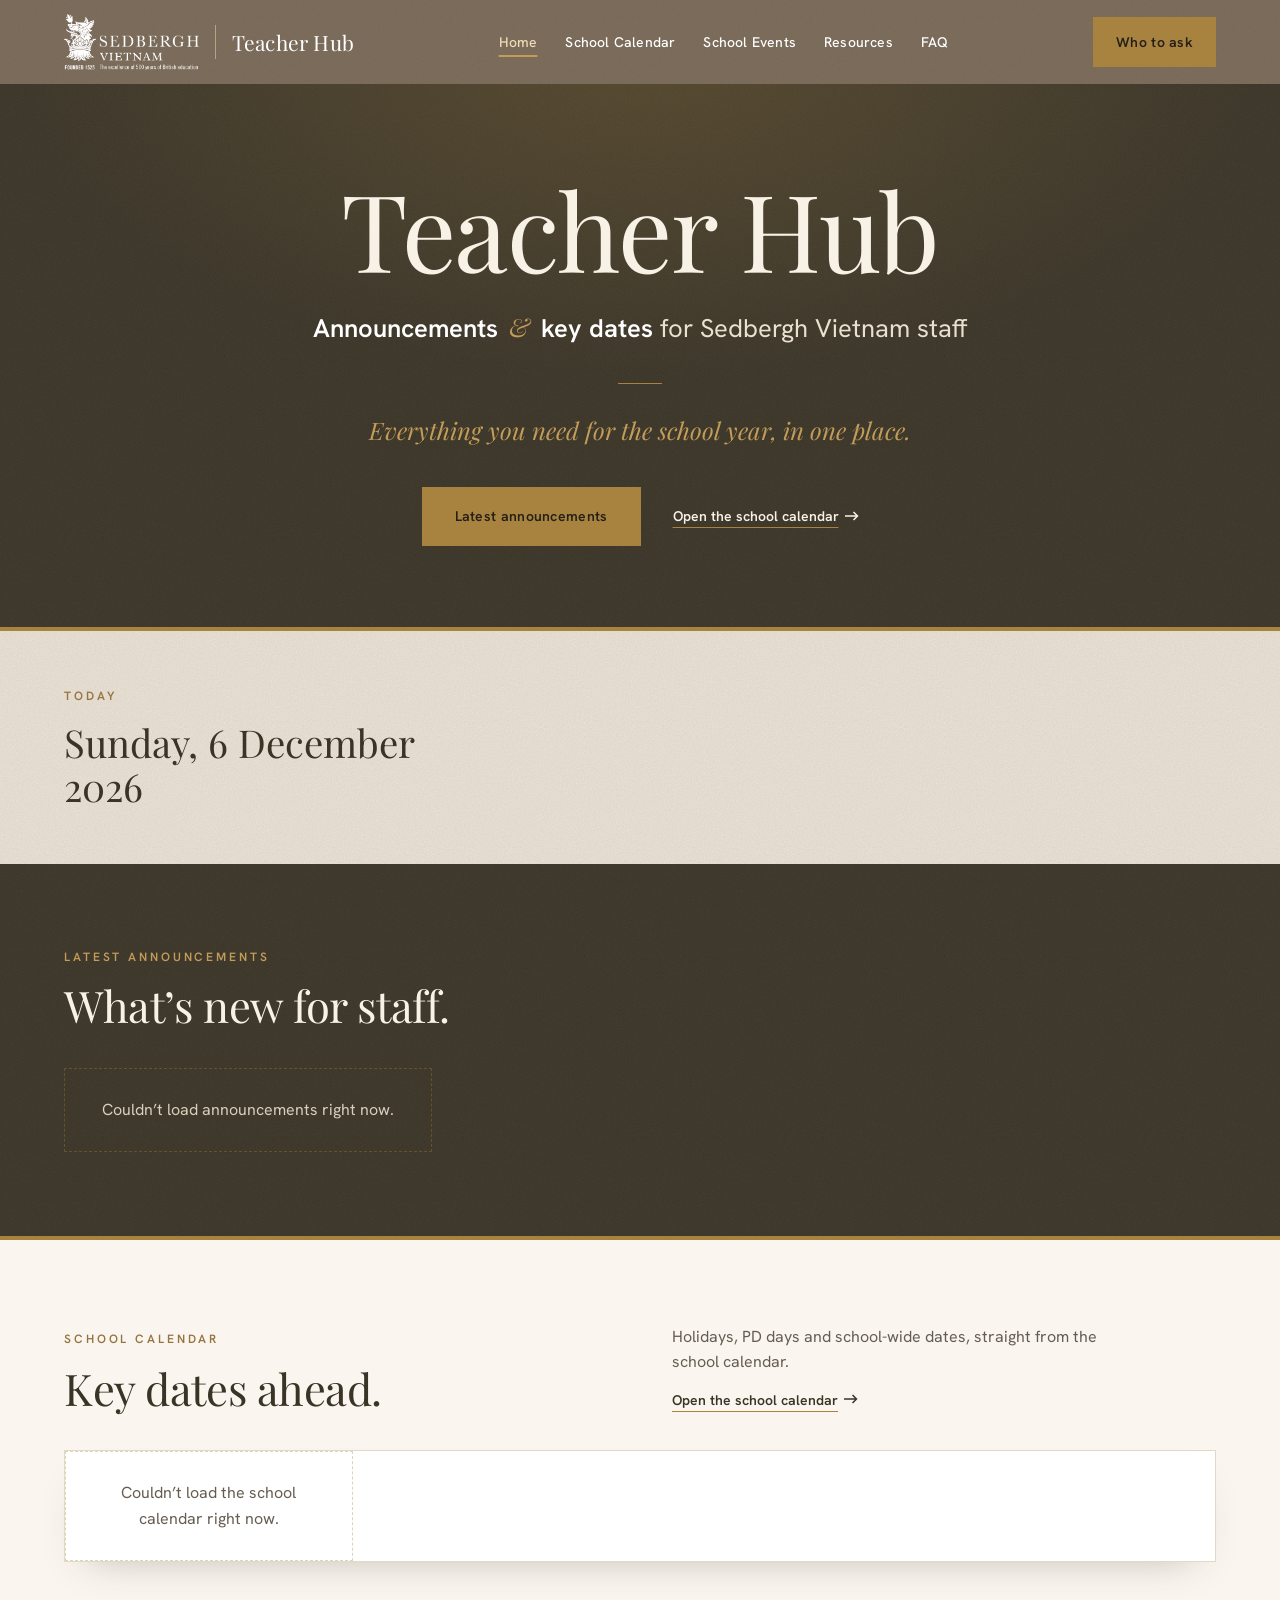
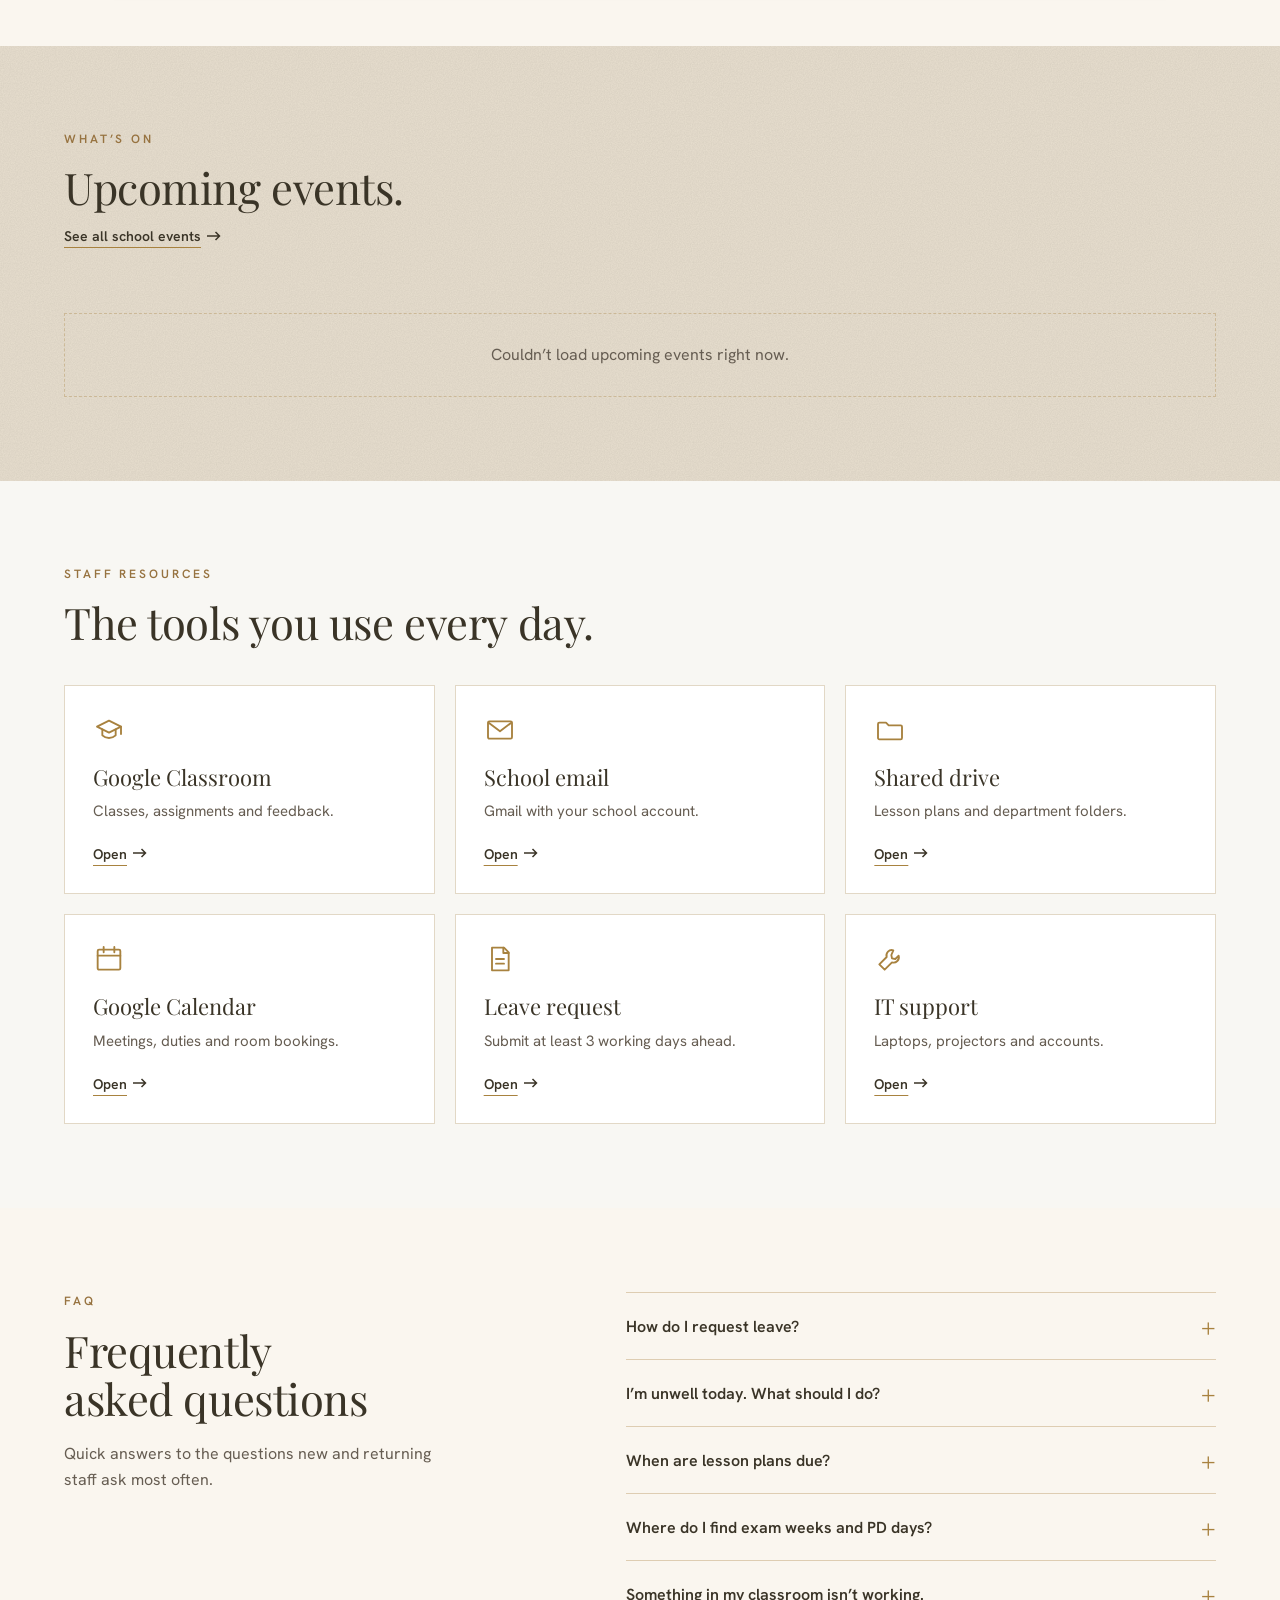
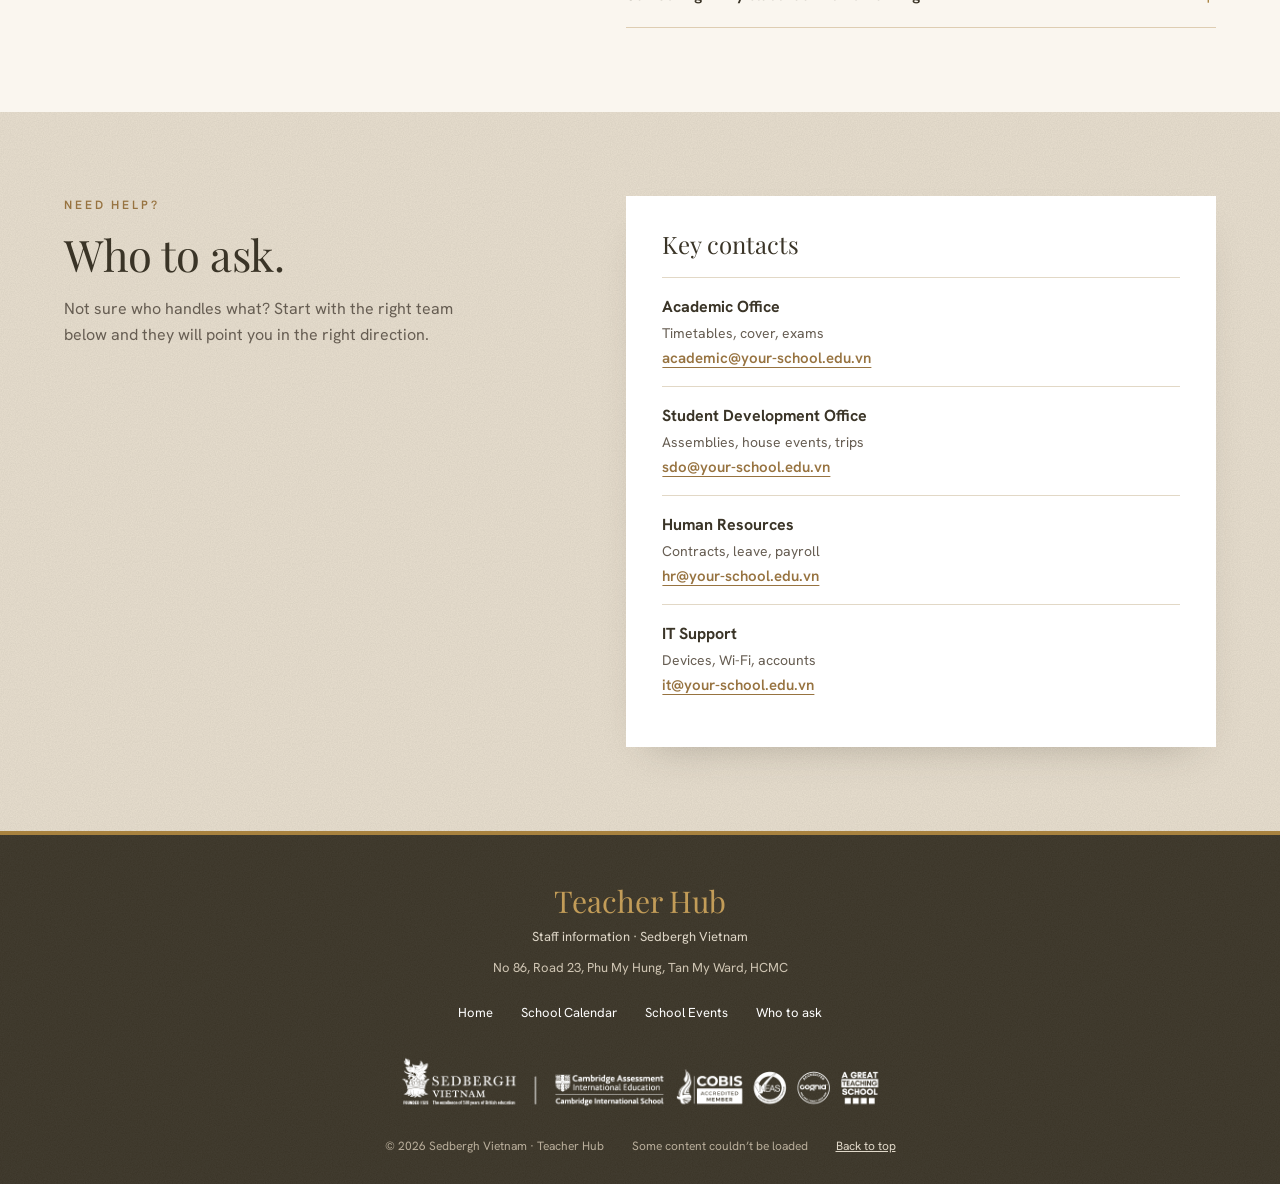
==== commit b461be48: "Add School Calendar and School Events pages Like the old Teacher Hub, School Calendar and School Eve" ====
--- a/index.html
+++ b/index.html
@@ -19,14 +19,15 @@
 
   <!-- ================= Header ================= -->
   <header class="site-header">
-    <a class="brand" href="#top" aria-label="Teacher Hub, Sedbergh Vietnam">
+    <a class="brand" href="index.html" aria-label="Teacher Hub, Sedbergh Vietnam">
       <img src="assets/img/sedbergh-vietnam-white.png" alt="Sedbergh Vietnam" width="134" height="56">
       <span class="brand-divider" aria-hidden="true"></span>
       <span class="brand-name">Teacher Hub</span>
     </a>
-    <nav class="site-nav" id="site-nav" aria-label="Sections">
-      <a href="#announcements">Announcements</a>
-      <a href="#calendar">Calendar</a>
+    <nav class="site-nav" id="site-nav" aria-label="Main">
+      <a href="index.html" aria-current="page">Home</a>
+      <a href="calendar.html">School Calendar</a>
+      <a href="events.html">School Events</a>
       <a href="#resources">Resources</a>
       <a href="#faq">FAQ</a>
       <a class="nav-mobile-only" href="#contact">Who to ask</a>
@@ -46,7 +47,7 @@
       <p class="hero-tagline">Everything you need for the school year, in one place.</p>
       <div class="hero-actions">
         <a class="button" href="#announcements">Latest announcements</a>
-        <a class="text-link" href="#calendar">View the calendar</a>
+        <a class="text-link" href="calendar.html">Open the school calendar</a>
       </div>
     </section>
 
@@ -87,7 +88,10 @@
           <p class="eyebrow">School calendar</p>
           <h2 id="cal-title">Key dates ahead.</h2>
         </div>
-        <p class="split-lead">Holidays, PD days and school-wide dates, straight from the school calendar.</p>
+        <div>
+          <p class="split-lead">Holidays, PD days and school-wide dates, straight from the school calendar.</p>
+          <a class="text-link split-link" href="calendar.html">Open the school calendar</a>
+        </div>
       </div>
       <div class="keydates" data-keydates>
         <div class="skeleton short"></div>
@@ -99,6 +103,7 @@
       <div class="band-head">
         <p class="eyebrow">What’s on</p>
         <h2 id="ev-title">Upcoming events.</h2>
+        <a class="text-link band-link" href="events.html">See all school events</a>
       </div>
       <div class="tabs" role="tablist" aria-label="Choose a month" data-ev-tabs></div>
       <div class="ev-list" data-events>
@@ -217,9 +222,9 @@
       <address>No 86, Road 23, Phu My Hung, Tan My Ward, HCMC</address>
     </div>
     <nav class="footer-nav" aria-label="Footer">
-      <a href="#announcements">Announcements</a>
-      <a href="#calendar">Calendar</a>
-      <a href="#resources">Resources</a>
+      <a href="index.html">Home</a>
+      <a href="calendar.html">School Calendar</a>
+      <a href="events.html">School Events</a>
       <a href="#contact">Who to ask</a>
     </nav>
     <div class="footer-accreditations">
@@ -233,6 +238,7 @@
   </footer>
 
   <script src="config.js"></script>
-  <script src="assets/js/main.js"></script>
+  <script src="assets/js/hub.js"></script>
+  <script src="assets/js/home.js"></script>
 </body>
 </html>
--- a/assets/css/style.css
+++ b/assets/css/style.css
@@ -176,6 +176,9 @@
 .ann img.cover { width: 100%; aspect-ratio: 16 / 9; object-fit: cover; background: var(--card-soft); }
 .ann-body { padding: 24px 26px 28px; display: flex; flex-direction: column; gap: 14px; flex: 1; }
 .ann h3 { font: 400 23px/1.25 var(--serif); color: var(--ink); }
+.ann-sub { margin-top: -6px; color: #7a6b58; font-size: 14px; }
+.cover-link { display: block; }
+.cover-link:hover img { opacity: .92; }
 .ann-text { color: var(--muted); font-size: 15px; line-height: 1.65; overflow-wrap: anywhere; }
 .ann-text.clamp { display: -webkit-box; -webkit-line-clamp: 4; -webkit-box-orient: vertical; overflow: hidden; }
 .ann-text a { color: var(--gold-text); }
@@ -344,3 +347,137 @@
   html { scroll-behavior: auto; }
   *, *::before, *::after { animation-duration: .001ms !important; transition-duration: .001ms !important; }
 }
+
+/* =========================================================
+   School Calendar / School Events pages
+   ========================================================= */
+.site-nav a[aria-current="page"] { color: #f0dcb4; text-decoration: underline; text-decoration-color: var(--gold-hi); text-underline-offset: 8px; text-decoration-thickness: 2px; }
+.split-link, .band-link { display: inline-block; margin-top: 14px; }
+
+.page-hero {
+  text-align: center; color: #f7f1e6;
+  padding: clamp(44px, 7vh, 76px) 6% clamp(40px, 6vh, 64px);
+  background: var(--grain-dark), radial-gradient(900px 420px at 50% -10%, #a8823f3d, transparent 62%), var(--deep);
+  border-bottom: 4px solid var(--gold);
+}
+.page-hero .eyebrow { color: var(--gold-hi); }
+.page-hero h1 { font: 400 clamp(40px, 6vw, 72px)/1.05 var(--serif); letter-spacing: -.01em; }
+.page-hero-sub { margin-top: 14px; color: #e9e0cf; font-size: clamp(16px, 1.6vw, 19px); }
+
+.cal-page { padding-top: clamp(36px, 4vw, 56px); }
+.cal-wrap { display: grid; grid-template-columns: minmax(0, 1fr) 300px; gap: 32px 40px; align-items: start; }
+.cal-head { display: flex; align-items: center; gap: 10px; margin-bottom: 18px; }
+.cal-head h2 { font-size: clamp(26px, 2.6vw, 34px); min-width: 0; margin: 0 6px; }
+.cal-today { margin-left: auto; }
+.cal-arrow {
+  width: 40px; height: 40px; flex: none; border: 1px solid var(--gold-line); background: #fff; color: var(--ink);
+  display: grid; place-items: center; transition: background .15s, border-color .15s;
+}
+.cal-arrow::before { content: ""; width: 9px; height: 9px; border-left: 1.6px solid currentColor; border-bottom: 1.6px solid currentColor; transform: translateX(2px) rotate(45deg); }
+.cal-arrow.next::before { transform: translateX(-2px) rotate(-135deg); }
+.cal-arrow:hover { background: var(--gold); border-color: var(--gold); color: #241f17; }
+
+.cal-grid { display: grid; grid-template-columns: repeat(7, minmax(0, 1fr)); gap: 6px; }
+.cal-grid > .skeleton { grid-column: 1 / -1; }
+.cal-dow { font-weight: 700; font-size: 14px; color: var(--ink); padding: 0 4px 6px; letter-spacing: .02em; }
+.cal-cell {
+  position: relative; min-height: 104px; padding: 8px 9px; min-width: 0;
+  display: flex; flex-direction: column; gap: 4px;
+  background: var(--card); border: 1px solid var(--line); color: var(--ink);
+}
+.cal-cell.is-sun { background: #f1ece4; }
+.cal-cell.is-out { opacity: .45; }
+.cal-cell .num { font-weight: 700; font-size: 15px; }
+.cal-cell .label { margin-top: auto; font-weight: 700; font-size: 13px; line-height: 1.25; overflow-wrap: break-word; }
+.cal-cell.is-today { outline: 2px solid var(--gold); outline-offset: -2px; }
+.cal-cell.is-today .num { color: var(--gold-text); }
+.cal-cell.is-full { background: var(--day); border-color: var(--day); color: var(--day-ink); }
+.cal-cell.is-full.is-today .num { color: var(--day-ink); }
+.cal-cell.is-part { background: color-mix(in srgb, var(--day) 16%, var(--card)); box-shadow: inset 0 3px 0 var(--day); }
+.cal-cell.is-part .label, .cal-cell .holiday { color: color-mix(in srgb, var(--day) 70%, #2b261c); }
+.cal-cell .holiday { font-size: 11px; font-weight: 700; line-height: 1.2; overflow: hidden; text-overflow: ellipsis; white-space: nowrap; }
+
+.day-green  { --day: #2f7a57; --day-ink: #fff; }
+.day-pink   { --day: #d9718a; --day-ink: #fff; }
+.day-red    { --day: #b5483a; --day-ink: #fff; }
+.day-orange { --day: #d6812f; --day-ink: #fff; }
+.day-yellow { --day: #e3bd55; --day-ink: #3a3427; }
+.day-blue   { --day: #4a77a6; --day-ink: #fff; }
+.day-blue1  { --day: #8db2d6; --day-ink: #1f3347; }
+.day-teal   { --day: #3f8a83; --day-ink: #fff; }
+.day-purple { --day: #7a5ea6; --day-ink: #fff; }
+.day-gray   { --day: #8a8378; --day-ink: #fff; }
+.day-brown  { --day: #8a6a4a; --day-ink: #fff; }
+.day-gold   { --day: #a8823f; --day-ink: #fff; }
+
+/* events grid */
+body[data-page="events"] .cal-cell { min-height: 118px; }
+.cal-cell[data-goto] { cursor: pointer; }
+.cal-cell[data-goto]:hover { border-color: var(--gold-line); }
+.chip {
+  display: block; width: 100%; text-align: left; border: 0; padding: 3px 6px;
+  background: color-mix(in srgb, var(--dc) 12%, #fff); box-shadow: inset 2px 0 0 var(--dc);
+  color: var(--ink); font-size: 11.5px; font-weight: 600; line-height: 1.3;
+  overflow: hidden; text-overflow: ellipsis; white-space: nowrap;
+}
+.chip:hover { background: color-mix(in srgb, var(--dc) 22%, #fff); }
+.chip-more { border: 0; background: none; padding: 0 2px; text-align: left; font-size: 11px; font-weight: 700; color: var(--gold-text); }
+.dots { display: none; gap: 3px; margin-top: auto; }
+.dots i { width: 6px; height: 6px; border-radius: 50%; background: var(--dc); }
+
+/* side panel */
+.cal-side { position: sticky; top: 104px; display: flex; flex-direction: column; gap: 16px; }
+.year-switch { display: flex; justify-content: center; gap: 22px; }
+.year-switch button {
+  border: 0; background: none; padding: 0; font: 600 clamp(40px, 4vw, 52px)/1 var(--serif);
+  color: #d8c9a9; letter-spacing: -.01em; transition: color .15s;
+}
+.year-switch button[aria-pressed="true"] { color: var(--ink); }
+.year-switch button:hover { color: var(--gold-text); }
+.ay-pill { background: var(--grain-dark), var(--mocha); color: #fff; text-align: center; padding: 12px 16px; font-weight: 700; font-size: 15px; }
+.month-picker { display: grid; grid-template-columns: 1fr 1fr; gap: 8px; }
+.month-picker button {
+  padding: 9px 8px; border: 1px solid var(--line); background: #fff; color: var(--ink); font-size: 14px; font-weight: 500;
+  transition: background .15s, border-color .15s;
+}
+.month-picker button:hover { border-color: var(--gold); }
+.month-picker button.is-now { border-color: var(--gold-line); box-shadow: inset 0 -2px 0 var(--gold); }
+.month-picker button[aria-pressed="true"] { background: var(--gold); border-color: var(--gold); color: #241f17; font-weight: 700; }
+.month-list { background: #fff; border: 1px solid var(--line); padding: 18px 18px 8px; }
+.month-list .eyebrow { margin-bottom: 10px; }
+.month-list ul { list-style: none; margin: 0; padding: 0; }
+.month-list li { display: flex; gap: 12px; align-items: flex-start; padding: 10px 0; border-top: 1px solid var(--line); }
+.month-list li:first-child { border-top: 0; }
+.month-list li.empty { color: var(--muted); font-size: 14px; }
+.month-list .sw { width: 12px; height: 12px; margin-top: 4px; background: var(--day); flex: none; }
+.month-list strong { display: block; font-size: 15px; color: var(--ink); }
+.month-list small { color: var(--muted); font-size: 13px; }
+.legend li { align-items: center; padding: 7px 0; font-size: 13px; font-weight: 600; color: var(--ink); }
+.legend i { width: 10px; height: 10px; border-radius: 50%; background: var(--dc); flex: none; }
+
+.ev-month { margin-top: clamp(40px, 5vw, 64px); }
+.ev-month h2 { margin-bottom: 22px; }
+.ev-day.flash { outline: 3px solid var(--gold); outline-offset: 2px; transition: outline-color .4s; }
+.ev-day { scroll-margin-top: 100px; }
+
+@media (max-width: 1080px) {
+  .cal-wrap { grid-template-columns: 1fr; gap: 16px; }
+  .cal-side { display: contents; }            /* year + months above the grid, "This month" below it */
+  .year-switch { order: -3; }
+  .ay-pill { order: -2; }
+  .month-picker { order: -1; grid-template-columns: repeat(6, 1fr); margin-bottom: 18px; }
+  .month-list { order: 1; margin-top: 10px; }
+}
+@media (max-width: 640px) {
+  .month-picker { grid-template-columns: repeat(4, 1fr); gap: 6px; }
+  .month-picker button { font-size: 12px; padding: 8px 2px; }
+  .cal-head h2 { font-size: 22px; }
+  .cal-grid { gap: 3px; }
+  .cal-dow { font-size: 11px; text-align: center; padding: 0 0 4px; }
+  .cal-cell, body[data-page="events"] .cal-cell { min-height: 58px; padding: 4px; gap: 2px; }
+  .cal-cell .num { font-size: 13px; }
+  .cal-cell .label { font-size: 8.5px; letter-spacing: -.02em; line-height: 1.15; overflow-wrap: normal; display: -webkit-box; -webkit-line-clamp: 2; -webkit-box-orient: vertical; overflow: hidden; }
+  .cal-cell .holiday, .chip, .chip-more { display: none; }
+  .dots { display: flex; flex-wrap: wrap; }
+  .cal-today { padding: 8px 12px; }
+}
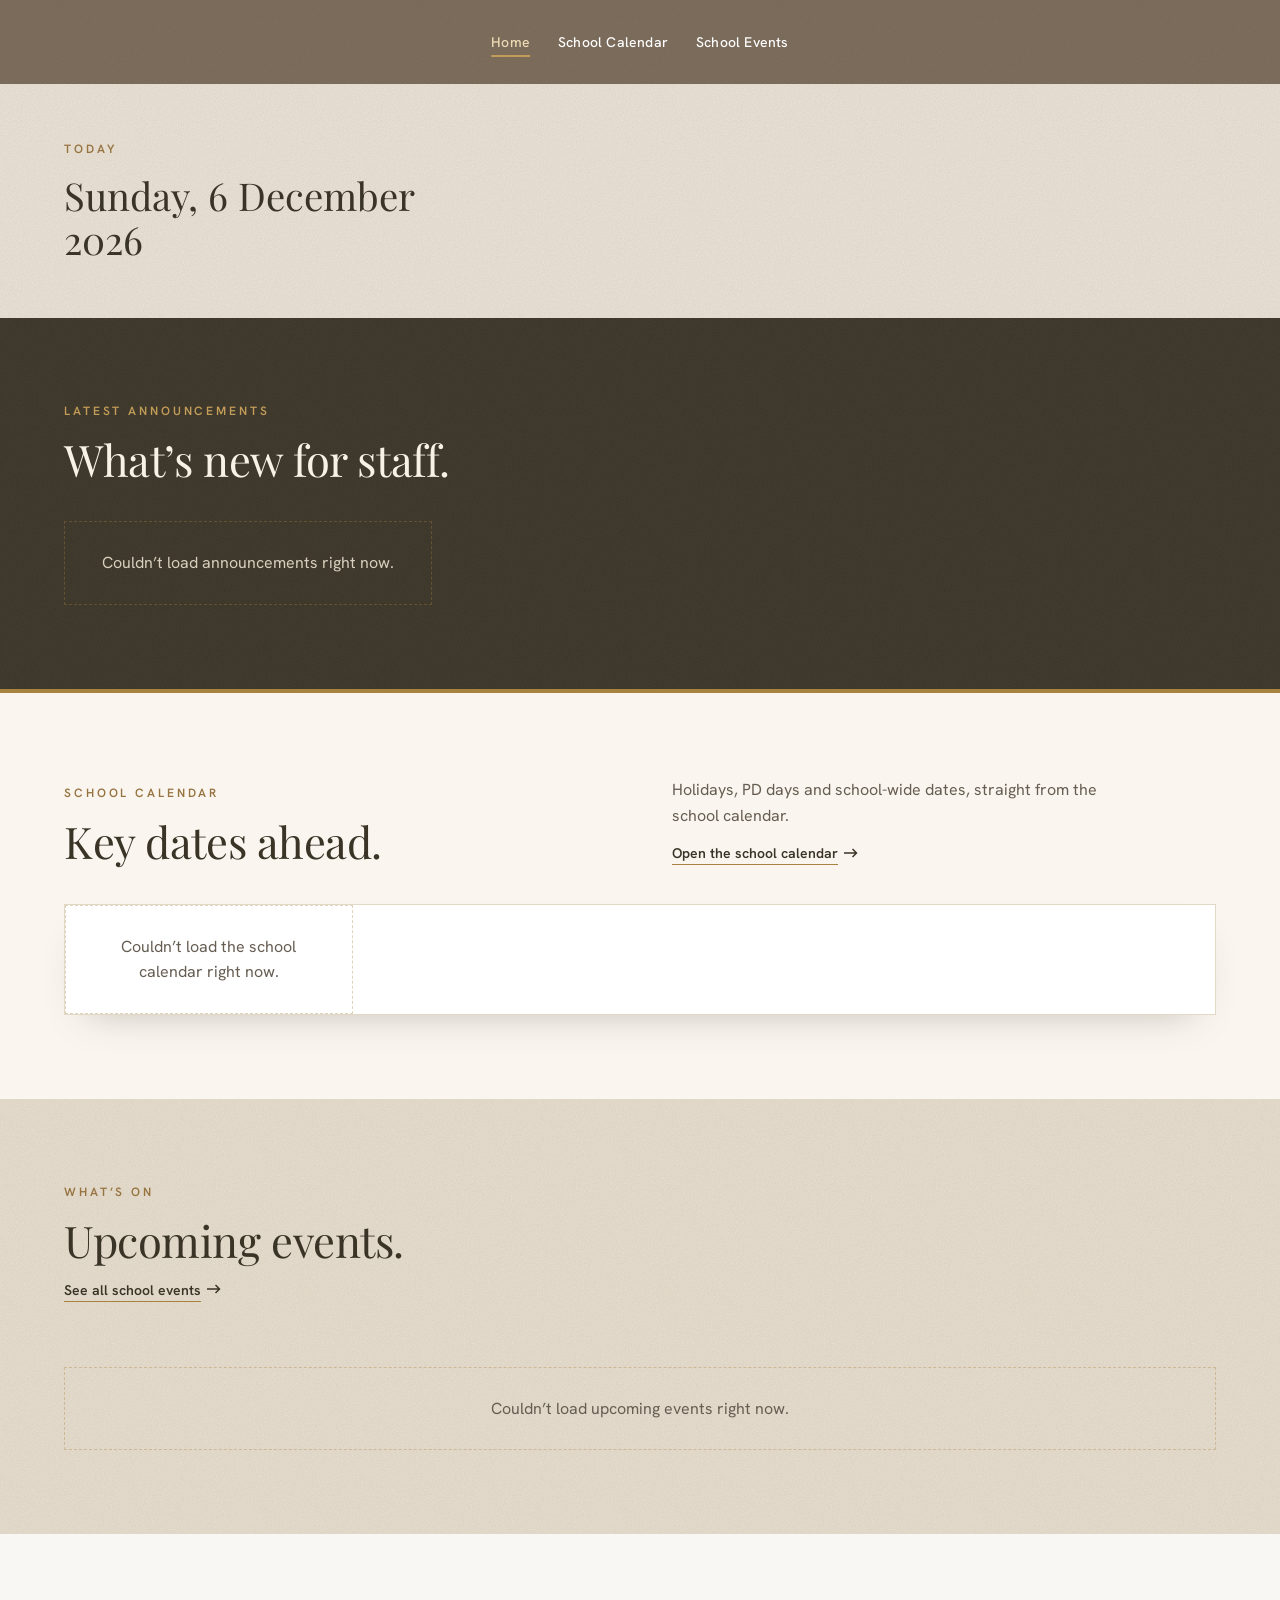
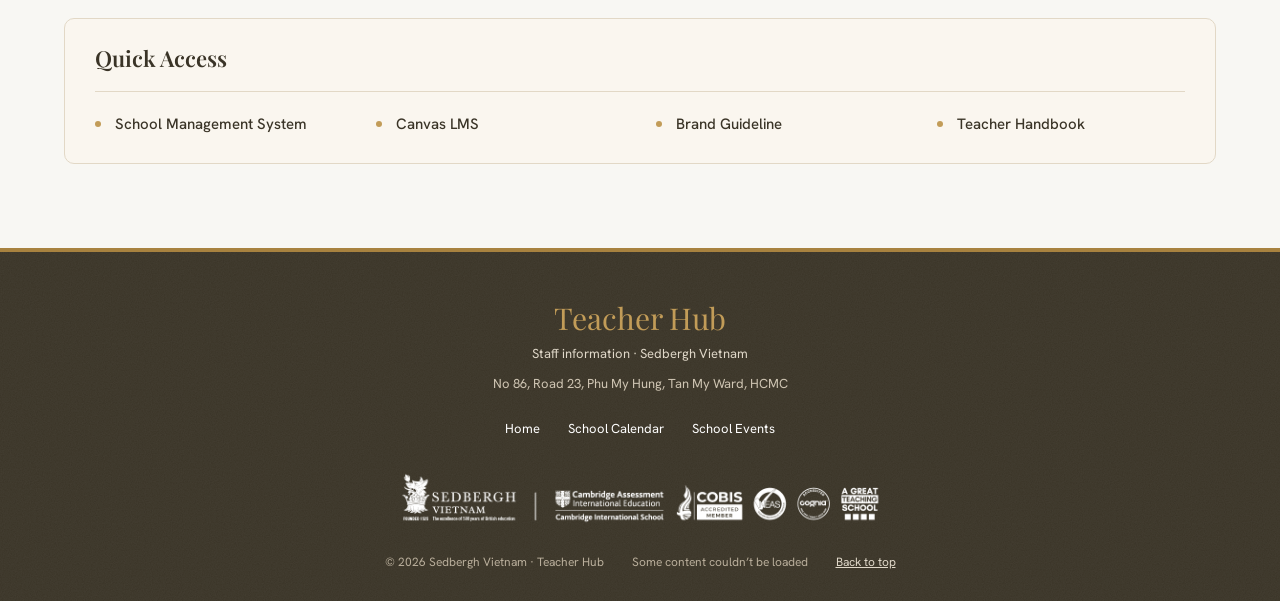
==== commit cb01b6ce: "Simplify the home page and link announcements to their posts - Remove the hero, Staff resources, FAQ" ====
--- a/index.html
+++ b/index.html
@@ -4,7 +4,7 @@
   <meta charset="utf-8">
   <meta name="viewport" content="width=device-width, initial-scale=1, viewport-fit=cover">
   <title>Teacher Hub · Sedbergh Vietnam</title>
-  <meta name="description" content="Announcements, key dates, resources and contacts for Sedbergh Vietnam teachers and staff.">
+  <meta name="description" content="Announcements, key dates and quick links for Sedbergh Vietnam teachers and staff.">
   <meta name="theme-color" content="#776756">
   <link rel="icon" href="favicon.ico" sizes="16x16 32x32 48x48">
   <link rel="icon" href="icon.png" type="image/png" sizes="512x512">
@@ -19,37 +19,18 @@
 
   <!-- ================= Header ================= -->
   <header class="site-header">
-    <a class="brand" href="index.html" aria-label="Teacher Hub, Sedbergh Vietnam">
-      <img src="assets/img/sedbergh-vietnam-white.png" alt="Sedbergh Vietnam" width="134" height="56">
-      <span class="brand-divider" aria-hidden="true"></span>
-      <span class="brand-name">Teacher Hub</span>
-    </a>
     <nav class="site-nav" id="site-nav" aria-label="Main">
       <a href="index.html" aria-current="page">Home</a>
       <a href="calendar.html">School Calendar</a>
       <a href="events.html">School Events</a>
-      <a href="#resources">Resources</a>
-      <a href="#faq">FAQ</a>
-      <a class="nav-mobile-only" href="#contact">Who to ask</a>
     </nav>
-    <a class="button header-button" href="#contact">Who to ask</a>
     <button class="menu-toggle" type="button" aria-controls="site-nav" aria-expanded="false" aria-label="Open menu">
       <span></span><span></span><span></span>
     </button>
   </header>
 
   <main id="main">
-    <!-- ================= Hero ================= -->
-    <section class="hero" id="top">
-      <h1>Teacher Hub</h1>
-      <p class="hero-sub"><strong>Announcements</strong> <em class="amp">&amp;</em> <strong>key dates</strong> for Sedbergh Vietnam staff</p>
-      <span class="hero-rule" aria-hidden="true"></span>
-      <p class="hero-tagline">Everything you need for the school year, in one place.</p>
-      <div class="hero-actions">
-        <a class="button" href="#announcements">Latest announcements</a>
-        <a class="text-link" href="calendar.html">Open the school calendar</a>
-      </div>
-    </section>
+    <h1 class="visually-hidden">Teacher Hub</h1>
 
     <!-- ================= At a glance (filled from the sheet) ================= -->
     <section class="glance" aria-label="At a glance">
@@ -69,15 +50,15 @@
 
     <!-- ================= Announcements (tab: Announcements) ================= -->
     <section class="band band-deep" id="announcements" aria-labelledby="ann-title">
-      <div class="band-head">
-        <p class="eyebrow">Latest announcements</p>
-        <h2 id="ann-title">What’s new for staff.</h2>
+      <div class="band-head ann-head">
+        <div>
+          <p class="eyebrow">Latest announcements</p>
+          <h2 id="ann-title">What’s new for staff.</h2>
+        </div>
+        <nav class="pager" data-ann-pager aria-label="Announcement pages" hidden></nav>
       </div>
       <div class="ann-grid" data-announcements>
         <div class="skeleton"></div><div class="skeleton"></div><div class="skeleton"></div>
-      </div>
-      <div class="band-more" data-ann-more hidden>
-        <button class="button button-outline-light" type="button">Show older announcements</button>
       </div>
     </section>
 
@@ -114,102 +95,17 @@
       </div>
     </section>
 
-    <!-- ================= Resources =================
-         Sửa link tại đây: mỗi thẻ <a class="resource"> là một link.
-         Đổi href, tên (h3) và mô tả (p) cho đúng với trường. -->
-    <section class="band band-paper" id="resources" aria-labelledby="res-title">
-      <div class="band-head">
-        <p class="eyebrow">Staff resources</p>
-        <h2 id="res-title">The tools you use every day.</h2>
-      </div>
-      <div class="resources">
-        <a class="resource" href="https://classroom.google.com" target="_blank" rel="noopener">
-          <svg viewBox="0 0 24 24" aria-hidden="true"><path d="M3 9.5 12 5l9 4.5-9 4.5z"/><path d="M7 11.5V16c1.5 1.4 3.2 2 5 2s3.5-.6 5-2v-4.5M21 9.5V15"/></svg>
-          <h3>Google Classroom</h3>
-          <p>Classes, assignments and feedback.</p>
-          <span class="text-link">Open</span>
-        </a>
-        <a class="resource" href="https://mail.google.com" target="_blank" rel="noopener">
-          <svg viewBox="0 0 24 24" aria-hidden="true"><rect x="3" y="5.5" width="18" height="13" rx="1"/><path d="m3.5 6.5 8.5 6.5 8.5-6.5"/></svg>
-          <h3>School email</h3>
-          <p>Gmail with your school account.</p>
-          <span class="text-link">Open</span>
-        </a>
-        <a class="resource" href="https://drive.google.com" target="_blank" rel="noopener">
-          <svg viewBox="0 0 24 24" aria-hidden="true"><path d="M3 7.5a1 1 0 0 1 1-1h5l2 2h9a1 1 0 0 1 1 1V18a1 1 0 0 1-1 1H4a1 1 0 0 1-1-1z"/></svg>
-          <h3>Shared drive</h3>
-          <p>Lesson plans and department folders.</p>
-          <span class="text-link">Open</span>
-        </a>
-        <a class="resource" href="https://calendar.google.com" target="_blank" rel="noopener">
-          <svg viewBox="0 0 24 24" aria-hidden="true"><rect x="3.5" y="5" width="17" height="15" rx="1"/><path d="M3.5 9.5h17M8 3v4M16 3v4"/></svg>
-          <h3>Google Calendar</h3>
-          <p>Meetings, duties and room bookings.</p>
-          <span class="text-link">Open</span>
-        </a>
-        <a class="resource" href="https://forms.google.com" target="_blank" rel="noopener">
-          <svg viewBox="0 0 24 24" aria-hidden="true"><path d="M6 3.5h9l3.5 3.5v13.5H6z"/><path d="M14.5 3.5V7.5h4M9 12h6M9 15.5h6"/></svg>
-          <h3>Leave request</h3>
-          <p>Submit at least 3 working days ahead.</p>
-          <span class="text-link">Open</span>
-        </a>
-        <a class="resource" href="https://forms.google.com" target="_blank" rel="noopener">
-          <svg viewBox="0 0 24 24" aria-hidden="true"><path d="M14.5 5.5a4 4 0 0 0-5 5L4 16l4 4 5.5-5.5a4 4 0 0 0 5-5l-2.5 2.5-2.5-.5-.5-2.5z"/></svg>
-          <h3>IT support</h3>
-          <p>Laptops, projectors and accounts.</p>
-          <span class="text-link">Open</span>
-        </a>
-      </div>
-    </section>
-
-    <!-- ================= FAQ =================
-         Sửa câu hỏi / câu trả lời tại đây. -->
-    <section class="band band-panel faq" id="faq" aria-labelledby="faq-title">
-      <div class="faq-intro">
-        <p class="eyebrow">FAQ</p>
-        <h2 id="faq-title">Frequently<br>asked questions</h2>
-        <p>Quick answers to the questions new and returning staff ask most often.</p>
-      </div>
-      <div class="faq-list">
-        <details>
-          <summary>How do I request leave?</summary>
-          <p>Fill in the leave request form at least 3 working days before. Your line manager approves it by email and the Academic Office arranges cover.</p>
-        </details>
-        <details>
-          <summary>I’m unwell today. What should I do?</summary>
-          <p>Message your line manager and the Academic Office before 7:00 AM, and upload cover work to your class folder if you can.</p>
-        </details>
-        <details>
-          <summary>When are lesson plans due?</summary>
-          <p>Weekly plans go into the shared drive by Friday 4:00 PM for the following week.</p>
-        </details>
-        <details>
-          <summary>Where do I find exam weeks and PD days?</summary>
-          <p>All key dates are in the calendar on this page. They come straight from the school calendar, so they are always up to date.</p>
-        </details>
-        <details>
-          <summary>Something in my classroom isn’t working.</summary>
-          <p>Send an IT support request with your room number. If your lesson starts in under 15 minutes, call IT directly.</p>
-        </details>
-      </div>
-    </section>
-
-    <!-- ================= Contacts =================
-         Sửa tên bộ phận, email và số máy lẻ tại đây. -->
-    <section class="band band-sand contact" id="contact" aria-labelledby="contact-title">
-      <div class="contact-intro">
-        <p class="eyebrow">Need help?</p>
-        <h2 id="contact-title">Who to ask.</h2>
-        <p>Not sure who handles what? Start with the right team below and they will point you in the right direction.</p>
-      </div>
-      <div class="contact-card">
-        <h3>Key contacts</h3>
-        <dl>
-          <div><dt>Academic Office</dt><dd>Timetables, cover, exams</dd><dd><a href="mailto:academic@your-school.edu.vn">academic@your-school.edu.vn</a></dd></div>
-          <div><dt>Student Development Office</dt><dd>Assemblies, house events, trips</dd><dd><a href="mailto:sdo@your-school.edu.vn">sdo@your-school.edu.vn</a></dd></div>
-          <div><dt>Human Resources</dt><dd>Contracts, leave, payroll</dd><dd><a href="mailto:hr@your-school.edu.vn">hr@your-school.edu.vn</a></dd></div>
-          <div><dt>IT Support</dt><dd>Devices, Wi-Fi, accounts</dd><dd><a href="mailto:it@your-school.edu.vn">it@your-school.edu.vn</a></dd></div>
-        </dl>
+    <!-- ================= Quick Access =================
+         Sửa link tại đây: mỗi dòng <li> là một link (đổi href và tên). -->
+    <section class="band band-paper" id="quick-access" aria-labelledby="quick-title">
+      <div class="quick-card">
+        <h2 class="quick-title" id="quick-title">Quick Access</h2>
+        <ul class="quick-list">
+          <li><a href="https://sms.sedbergh.edu.vn/" target="_blank" rel="noopener">School Management System</a></li>
+          <li><a href="https://sedberghvietnam.instructure.com/" target="_blank" rel="noopener">Canvas LMS</a></li>
+          <li><a href="https://brandkit.ciss.edu.vn/" target="_blank" rel="noopener">Brand Guideline</a></li>
+          <li><a href="https://docs.google.com/document/d/1_lNFhzoxftQzVwKL0cEYhYtccWCbWh40upJrL7vUp3A/edit?tab=t.sf06lktkrstp" target="_blank" rel="noopener">Teacher Handbook</a></li>
+        </ul>
       </div>
     </section>
   </main>
@@ -225,7 +121,6 @@
       <a href="index.html">Home</a>
       <a href="calendar.html">School Calendar</a>
       <a href="events.html">School Events</a>
-      <a href="#contact">Who to ask</a>
     </nav>
     <div class="footer-accreditations">
       <img src="assets/img/sedbergh-accreditations-negative.png" alt="Sedbergh Vietnam accreditations" width="1046" height="120" loading="lazy">
--- a/assets/css/style.css
+++ b/assets/css/style.css
@@ -52,6 +52,7 @@
 [hidden] { display: none !important; }
 .skip-link { position: absolute; left: 12px; top: -60px; z-index: 100; background: var(--gold); color: #241f17; padding: 10px 16px; font-weight: 600; text-decoration: none; }
 .skip-link:focus { top: 12px; }
+.visually-hidden { position: absolute; width: 1px; height: 1px; padding: 0; margin: -1px; overflow: hidden; clip: rect(0 0 0 0); white-space: nowrap; border: 0; }
 
 /* ---------- shared bits ---------- */
 .eyebrow { color: var(--gold-text); font-size: 12px; font-weight: 600; letter-spacing: .24em; text-transform: uppercase; margin-bottom: 14px; }
@@ -67,8 +68,6 @@
 .button:hover { background: var(--gold-hi); border-color: var(--gold-hi); }
 .button-outline { background: transparent; color: var(--ink); }
 .button-outline:hover { background: var(--gold); color: #241f17; }
-.button-outline-light { background: transparent; color: #f7f1e6; }
-.button-outline-light:hover { background: var(--gold); color: #241f17; }
 .button-sm { padding: 10px 18px; font-size: 13px; }
 
 .text-link {
@@ -96,38 +95,14 @@
   height: 84px; padding: 0 var(--sec-x);
   background: var(--grain-dark), var(--mocha); color: #fff;
 }
-.brand { display: flex; align-items: center; gap: 16px; text-decoration: none; color: #fff; flex: none; }
-.brand img { height: 56px; width: auto; }
-.brand-divider { width: 1px; height: 34px; background: rgba(240, 220, 180, .5); }
-.brand-name { font: 400 21px/1 var(--serif); letter-spacing: .01em; white-space: nowrap; }
 .site-nav { display: flex; gap: 28px; margin: 0 auto; }
 .site-nav a { color: #fff; text-decoration: none; font-size: 14px; font-weight: 500; letter-spacing: .2px; white-space: nowrap; }
 .site-nav a:hover { color: #f0dcb4; }
-.header-button { padding: 13px 22px; }
-.site-nav .nav-mobile-only { display: none; }
 .menu-toggle { display: none; width: 44px; height: 44px; border: 0; background: transparent; padding: 10px; margin-left: auto; }
 .menu-toggle span { display: block; height: 2px; background: #fff; margin: 5px 0; transition: transform .2s, opacity .2s; }
 .menu-toggle[aria-expanded="true"] span:nth-child(1) { transform: translateY(7px) rotate(45deg); }
 .menu-toggle[aria-expanded="true"] span:nth-child(2) { opacity: 0; }
 .menu-toggle[aria-expanded="true"] span:nth-child(3) { transform: translateY(-7px) rotate(-45deg); }
-
-/* ---------- hero ---------- */
-.hero {
-  text-align: center; color: #f7f1e6;
-  padding: clamp(64px, 10vh, 120px) 6% clamp(60px, 9vh, 108px);
-  background: var(--grain-dark), radial-gradient(1000px 520px at 50% -6%, #a8823f3d, transparent 62%), var(--deep);
-  border-bottom: 4px solid var(--gold);
-}
-.hero h1 { font: 400 clamp(52px, 8.4vw, 108px)/1.02 var(--serif); letter-spacing: -.015em; color: #f7f1e6; }
-.hero-sub { margin-top: 22px; font-size: clamp(18px, 2vw, 26px); color: #e9e0cf; }
-.hero-sub strong { color: #fff; font-weight: 600; }
-.amp { font-family: var(--serif); color: var(--gold-hi); font-style: italic; padding: 0 4px; }
-.hero-rule { display: block; width: 44px; height: 1px; background: var(--gold); margin: 34px auto 30px; }
-.hero-tagline { font: italic 400 clamp(18px, 1.9vw, 24px)/1.4 var(--serif); color: var(--gold-hi); }
-.hero-actions { display: flex; flex-wrap: wrap; justify-content: center; align-items: center; gap: 18px 32px; margin-top: 40px; }
-.hero .button { padding: 17px 32px; }
-.hero .text-link { color: #f7f1e6; }
-.hero .text-link:hover { color: #f0dcb4; }
 
 /* ---------- at a glance strip ---------- */
 .glance {
@@ -161,7 +136,7 @@
 .split-lead { color: var(--muted); font-size: 16px; max-width: 460px; }
 
 /* ---------- announcements ---------- */
-.ann-grid { display: grid; grid-template-columns: repeat(3, minmax(0, 1fr)); gap: 24px; align-items: start; }
+.ann-grid { display: grid; grid-template-columns: repeat(3, minmax(0, 1fr)); gap: 24px; align-items: stretch; }
 .ann {
   background: var(--card); color: var(--text);
   display: flex; flex-direction: column; box-shadow: 0 24px 50px -30px rgba(0, 0, 0, .6);
@@ -174,17 +149,38 @@
 .ann-top time { letter-spacing: .04em; text-transform: none; font-weight: 500; color: #7a6b58; font-size: 13px; }
 .ann-new { color: #fff; background: var(--gold); padding: 3px 8px; letter-spacing: .12em; font-size: 10px; }
 .ann img.cover { width: 100%; aspect-ratio: 16 / 9; object-fit: cover; background: var(--card-soft); }
-.ann-body { padding: 24px 26px 28px; display: flex; flex-direction: column; gap: 14px; flex: 1; }
+.ann-body { padding: 22px 26px 24px; display: flex; flex-direction: column; gap: 12px; flex: 1; }
 .ann h3 { font: 400 23px/1.25 var(--serif); color: var(--ink); }
+.ann h3 a, .ann-sub a { color: inherit; text-decoration: none; }
+.ann h3 a:hover, .ann-sub a:hover { color: var(--gold-text); text-decoration: underline; text-decoration-color: var(--gold); text-decoration-thickness: 1px; text-underline-offset: 5px; }
 .ann-sub { margin-top: -6px; color: #7a6b58; font-size: 14px; }
 .cover-link { display: block; }
 .cover-link:hover img { opacity: .92; }
 .ann-text { color: var(--muted); font-size: 15px; line-height: 1.65; overflow-wrap: anywhere; }
-.ann-text.clamp { display: -webkit-box; -webkit-line-clamp: 4; -webkit-box-orient: vertical; overflow: hidden; }
+.ann-text.clamp { display: -webkit-box; -webkit-line-clamp: 3; -webkit-box-orient: vertical; overflow: hidden; }
 .ann-text a { color: var(--gold-text); }
 .ann-text img { margin: 12px 0; }
-.ann-actions { display: flex; align-items: center; flex-wrap: wrap; gap: 14px 24px; margin-top: auto; padding-top: 10px; border-top: 1px solid var(--line); }
-.ann-actions .button { padding: 11px 20px; font-size: 13px; }
+.ann-actions { display: flex; align-items: center; flex-wrap: wrap; gap: 12px 28px; margin-top: auto; padding-top: 16px; border-top: 1px solid var(--line); }
+.ann-read::after { display: none; }
+
+/* page numbers, to the right of the heading */
+.ann-head { max-width: none; display: flex; flex-wrap: wrap; align-items: flex-end; justify-content: space-between; gap: 18px 32px; }
+.pager { display: flex; align-items: center; gap: 2px; margin-left: auto; padding-bottom: 4px; }
+.pager-btn {
+  display: inline-flex; align-items: center; justify-content: center; min-width: 32px; height: 32px; padding: 0 6px;
+  border: 1px solid transparent; background: transparent; color: #cfc5b3;
+  font-size: 13px; font-weight: 600; font-variant-numeric: tabular-nums;
+  transition: background .2s, border-color .2s, color .2s;
+}
+.pager-btn:hover { color: #fff; }
+.pager-btn[aria-current="page"] { background: var(--gold); color: #241f17; cursor: default; }
+.pager-arrow { border-color: rgba(194, 156, 88, .5); color: #f7f1e6; }
+.pager-arrow:first-child { margin-right: 6px; }
+.pager-arrow:last-child { margin-left: 6px; }
+.pager-arrow:hover { border-color: var(--gold-hi); color: #f0dcb4; }
+.pager-btn[disabled] { opacity: .3; cursor: default; border-color: rgba(194, 156, 88, .5); color: #f7f1e6; }
+.pager-arrow svg { width: 14px; height: 14px; fill: none; stroke: currentColor; stroke-width: 1.6; stroke-linecap: round; stroke-linejoin: round; }
+.pager-gap { min-width: 18px; text-align: center; color: #8f8574; font-size: 13px; }
 
 /* ---------- key dates ---------- */
 .keydates { display: grid; grid-template-columns: repeat(4, minmax(0, 1fr)); background: #fff; box-shadow: var(--shadow); border: 1px solid var(--line); }
@@ -232,44 +228,16 @@
 .ev-item .chev-spacer { width: 26px; flex: none; }
 .ev-notes { padding: 0 16px 16px; color: var(--muted); font-size: 14px; white-space: pre-line; }
 
-/* ---------- resources ---------- */
-.resources { display: grid; grid-template-columns: repeat(3, minmax(0, 1fr)); gap: 20px; }
-.resource {
-  display: flex; flex-direction: column; gap: 8px; padding: 28px;
-  background: #fff; border: 1px solid var(--line); text-decoration: none; color: var(--text);
-  transition: box-shadow .2s, transform .2s, border-color .2s;
-}
-.resource:hover { box-shadow: var(--shadow); transform: translateY(-2px); border-color: var(--gold-line); }
-.resource svg { width: 32px; height: 32px; fill: none; stroke: var(--gold); stroke-width: 1.4; stroke-linecap: round; stroke-linejoin: round; margin-bottom: 10px; }
-.resource h3 { font: 400 22px/1.25 var(--serif); color: var(--ink); }
-.resource p { color: var(--muted); font-size: 15px; }
-.resource .text-link { margin-top: 12px; align-self: flex-start; }
-
-/* ---------- FAQ ---------- */
-.faq { display: grid; grid-template-columns: minmax(0, .9fr) minmax(0, 1.1fr); gap: 40px 80px; align-items: start; }
-.faq-intro p:last-child { margin-top: 18px; color: var(--muted); max-width: 400px; }
-.faq-list { border-top: 1px solid var(--gold-line); }
-.faq-list details { border-bottom: 1px solid var(--gold-line); }
-.faq-list summary {
-  list-style: none; cursor: pointer; display: flex; justify-content: space-between; align-items: center; gap: 20px;
-  padding: 20px 0; font-weight: 600; color: var(--ink);
-}
-.faq-list summary::-webkit-details-marker { display: none; }
-.faq-list summary::after { content: "+"; font: 300 26px/1 var(--sans); color: var(--gold); transition: transform .2s; }
-.faq-list details[open] summary::after { transform: rotate(45deg); }
-.faq-list summary:hover { color: var(--gold-text); }
-.faq-list details p { padding: 0 40px 22px 0; color: var(--muted); }
-
-/* ---------- contact ---------- */
-.contact { display: grid; grid-template-columns: minmax(0, .9fr) minmax(0, 1.1fr); gap: 40px 80px; align-items: start; }
-.contact-intro p:last-child { margin-top: 18px; color: var(--muted); max-width: 420px; }
-.contact-card { background: #fff; padding: 34px 36px; box-shadow: var(--shadow); }
-.contact-card h3 { font: 400 24px/1.2 var(--serif); color: var(--ink); margin-bottom: 18px; }
-.contact-card dl { margin: 0; }
-.contact-card dl > div { padding: 16px 0; border-top: 1px solid var(--line); display: grid; gap: 2px; }
-.contact-card dt { font-weight: 700; color: var(--ink); }
-.contact-card dd { margin: 0; color: var(--muted); font-size: 14px; }
-.contact-card dd a { color: var(--gold-text); font-weight: 600; font-size: 15px; text-underline-offset: 4px; overflow-wrap: anywhere; }
+/* ---------- quick access ---------- */
+.quick-card { background: var(--panel); border: 1px solid var(--line); border-radius: 10px; padding: 26px 30px 14px; }
+.quick-title { font: 600 22px/1.25 var(--serif); color: var(--ink); letter-spacing: 0; padding-bottom: 18px; border-bottom: 1px solid var(--line); }
+.quick-list { list-style: none; margin: 0; padding: 8px 0 0; display: grid; grid-template-columns: repeat(4, minmax(0, 1fr)); gap: 0 32px; }
+.quick-list a {
+  display: flex; align-items: flex-start; gap: 14px; padding: 14px 0;
+  color: var(--ink); font-size: 15px; font-weight: 500; line-height: 1.4; text-decoration: none;
+}
+.quick-list a::before { content: ""; flex: none; width: 6px; height: 6px; margin-top: .5em; border-radius: 50%; background: var(--gold-hi); }
+.quick-list a:hover { color: var(--gold-text); text-decoration: underline; text-decoration-color: var(--gold); text-underline-offset: 4px; }
 
 /* ---------- footer ---------- */
 .site-footer {
@@ -301,17 +269,15 @@
 @media (max-width: 900px) {
   .site-header { gap: 14px; padding: 0 6%; }
   .menu-toggle { display: block; }
-  .header-button { display: none; }
   .site-nav {
     display: none; position: absolute; top: 84px; left: 0; right: 0; margin: 0;
     flex-direction: column; gap: 18px; padding: 24px 6% 28px;
     background: var(--grain-dark), var(--mocha); border-top: 1px solid rgba(255, 255, 255, .12);
   }
   .site-nav.open { display: flex; }
-  .site-nav .nav-mobile-only { display: block; color: #f0dcb4; }
   .site-nav a { font-size: 16px; }
-  .split-head, .faq, .contact { grid-template-columns: 1fr; }
-  .resources { grid-template-columns: 1fr 1fr; }
+  .split-head { grid-template-columns: 1fr; }
+  .quick-list { grid-template-columns: 1fr 1fr; }
   .ev-day { grid-template-columns: 1fr; }
   .ev-day-head { padding: 18px 20px; display: flex; align-items: baseline; flex-wrap: wrap; gap: 4px 12px; }
   .ev-day-head .eyebrow { margin: 0; }
@@ -322,26 +288,19 @@
   html { scroll-padding-top: 76px; }
   .site-header { height: 76px; }
   .site-nav { top: 76px; }
-  .brand img { height: 46px; }
-  .brand-divider { height: 28px; }
-  .brand-name { font-size: 18px; }
-  .brand { gap: 12px; }
-  .hero-actions { flex-direction: column; gap: 22px; }
-  .hero .button { width: 100%; max-width: 320px; }
   .glance { grid-template-columns: 1fr; row-gap: 0; padding-top: 34px; padding-bottom: 34px; }
   .glance-intro { padding: 0 0 18px; }
   .glance-item { border-left: 0; border-top: 1px solid var(--gold-line); padding: 18px 0; }
   .glance-item:nth-child(2) { padding-left: 0; }
-  .ann-grid, .resources, .keydates { grid-template-columns: 1fr; }
+  .ann-grid, .keydates { grid-template-columns: 1fr; }
   .keydate { border-left: 0; border-top: 1px solid var(--line); }
   .keydate:first-child { border-top: 0; }
-  .ann-top, .ann-body { padding-left: 22px; padding-right: 22px; }
-  .ev-items { padding: 10px; }
+  .ann-top, .ann-body { padding-left: 22px; padding-right: 22px; }  .ev-items { padding: 10px; }
   .ev-item summary, .ev-item .ev-row { flex-wrap: wrap; gap: 6px 12px; padding: 12px 14px; }
   .ev-title { flex-basis: calc(100% - 44px); }
   .dept { order: 3; }
-  .contact-card { padding: 26px 22px; }
-  .faq-list details p { padding-right: 0; }
+  .quick-card { padding: 22px 22px 8px; }
+  .quick-list { grid-template-columns: 1fr; }
 }
 @media (prefers-reduced-motion: reduce) {
   html { scroll-behavior: auto; }
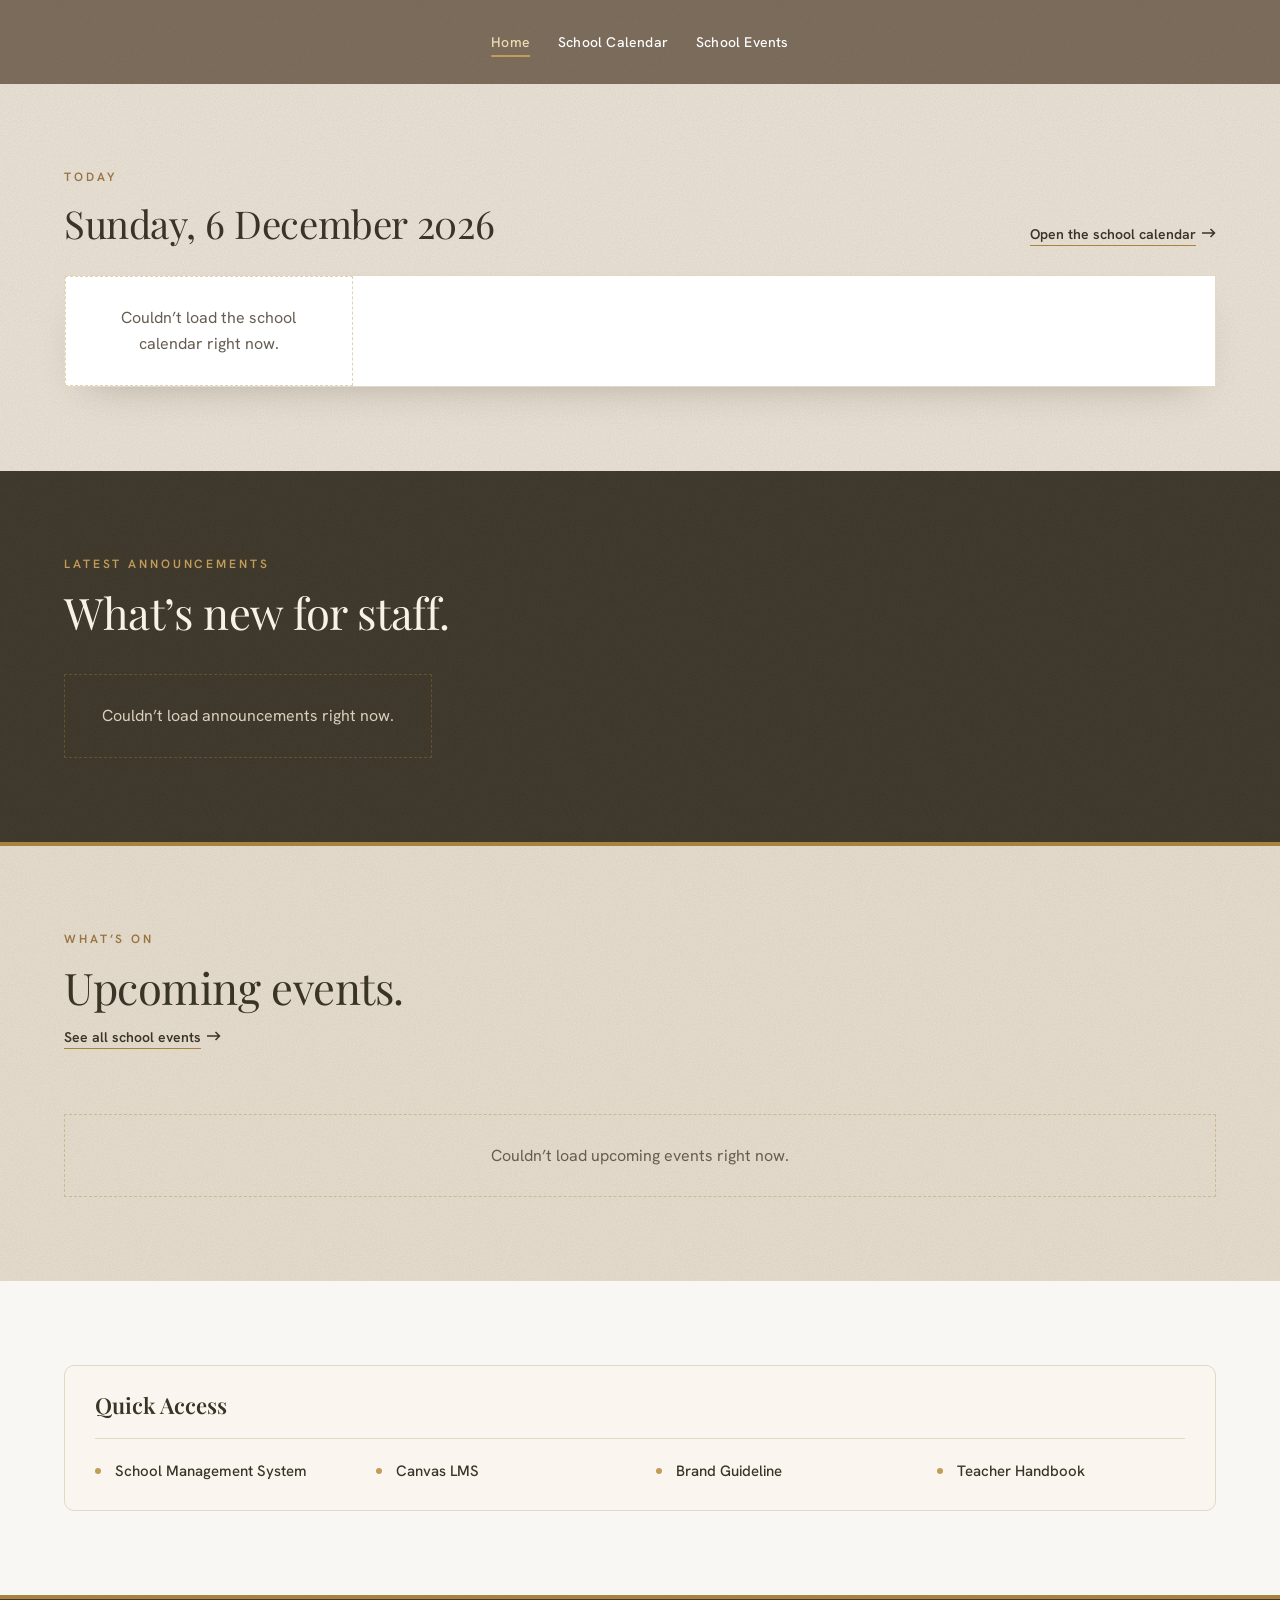
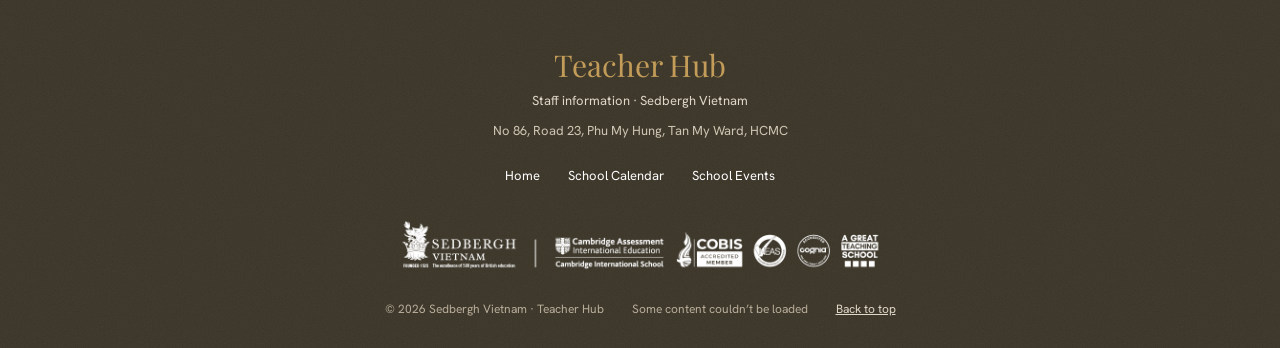
==== commit 7ba5f4c7: "Merge the Today strip and Key dates into one section Both showed the next school-calendar date (Teac" ====
--- a/index.html
+++ b/index.html
@@ -12,7 +12,7 @@
   <link rel="preconnect" href="https://fonts.googleapis.com">
   <link rel="preconnect" href="https://fonts.gstatic.com" crossorigin>
   <link rel="stylesheet" href="https://fonts.googleapis.com/css2?family=Hanken+Grotesk:ital,wght@0,400;0,500;0,600;0,700;1,400&family=Playfair+Display:ital,wght@0,400;0,500;0,600;1,400;1,500&display=swap">
-  <link rel="stylesheet" href="assets/css/style.css">
+  <link rel="stylesheet" href="assets/css/style.css?v=20261115b">
 </head>
 <body>
   <a class="skip-link" href="#main">Skip to content</a>
@@ -32,19 +32,20 @@
   <main id="main">
     <h1 class="visually-hidden">Teacher Hub</h1>
 
-    <!-- ================= At a glance (filled from the sheet) ================= -->
-    <section class="glance" aria-label="At a glance">
-      <div class="glance-intro">
-        <p class="eyebrow">Today</p>
-        <p class="glance-date" data-today>&nbsp;</p>
+    <!-- ================= Today + key dates (tabs: Calendar, Event) ================= -->
+    <section class="band today" id="calendar" aria-labelledby="today-title">
+      <div class="today-head">
+        <div>
+          <p class="eyebrow">Today</p>
+          <h2 class="today-date" id="today-title" data-today>&nbsp;</h2>
+        </div>
+        <div class="today-links">
+          <a class="today-week" href="#events" data-glance-week hidden></a>
+          <a class="text-link" href="calendar.html">Open the school calendar</a>
+        </div>
       </div>
-      <div class="glance-item" data-glance-next>
-        <span class="glance-big">—</span>
-        <span class="glance-text"><small>Next on the school calendar</small><strong>Loading…</strong></span>
-      </div>
-      <div class="glance-item" data-glance-week>
-        <span class="glance-big">—</span>
-        <span class="glance-text"><small>Coming up</small><strong>Events in the next 7 days</strong></span>
+      <div class="keydates" data-keydates>
+        <div class="skeleton short"></div>
       </div>
     </section>
 
@@ -59,23 +60,6 @@
       </div>
       <div class="ann-grid" data-announcements>
         <div class="skeleton"></div><div class="skeleton"></div><div class="skeleton"></div>
-      </div>
-    </section>
-
-    <!-- ================= Key dates (tab: Calendar) ================= -->
-    <section class="band band-panel" id="calendar" aria-labelledby="cal-title">
-      <div class="split-head">
-        <div>
-          <p class="eyebrow">School calendar</p>
-          <h2 id="cal-title">Key dates ahead.</h2>
-        </div>
-        <div>
-          <p class="split-lead">Holidays, PD days and school-wide dates, straight from the school calendar.</p>
-          <a class="text-link split-link" href="calendar.html">Open the school calendar</a>
-        </div>
-      </div>
-      <div class="keydates" data-keydates>
-        <div class="skeleton short"></div>
       </div>
     </section>
 
@@ -132,8 +116,8 @@
     </div>
   </footer>
 
-  <script src="config.js"></script>
-  <script src="assets/js/hub.js"></script>
-  <script src="assets/js/home.js"></script>
+  <script src="config.js?v=20261115b"></script>
+  <script src="assets/js/hub.js?v=20261115b"></script>
+  <script src="assets/js/home.js?v=20261115b"></script>
 </body>
 </html>
--- a/assets/css/style.css
+++ b/assets/css/style.css
@@ -104,23 +104,16 @@
 .menu-toggle[aria-expanded="true"] span:nth-child(2) { opacity: 0; }
 .menu-toggle[aria-expanded="true"] span:nth-child(3) { transform: translateY(-7px) rotate(-45deg); }
 
-/* ---------- at a glance strip ---------- */
-.glance {
-  display: grid; grid-template-columns: minmax(0, 1.2fr) minmax(0, 1fr) minmax(0, 1fr); align-items: stretch;
-  padding: clamp(40px, 4.7vw, 56px) var(--sec-x);
-  background: var(--grain-light), var(--parchment);
-}
-.glance-intro { padding-right: 32px; align-self: center; }
-.glance-date { font: 400 clamp(28px, 3vw, 40px)/1.15 var(--serif); color: var(--ink); }
-.glance-item {
-  display: flex; align-items: center; gap: 18px;
-  padding: 6px clamp(16px, 2.5vw, 36px); border-left: 1px solid var(--gold-line);
-  color: var(--ink); text-decoration: none;
-}
-.glance-big { font: 400 clamp(46px, 5vw, 64px)/1 var(--serif); color: var(--gold-text); flex: none; }
-.glance-text small { display: block; color: #7a6b58; font-size: 12px; font-weight: 500; margin-bottom: 4px; letter-spacing: .02em; }
-.glance-text strong { display: block; font-size: 16px; font-weight: 600; line-height: 1.35; }
-.glance-text em { display: block; font-style: normal; font-size: 14px; color: var(--muted); margin-top: 2px; }
+/* ---------- today + key dates ---------- */
+.today { background: var(--grain-light), var(--parchment); padding-top: clamp(40px, 4.7vw, 56px); padding-bottom: clamp(44px, 5vw, 64px); }
+.today-head { display: flex; flex-wrap: wrap; align-items: flex-end; justify-content: space-between; gap: 20px 48px; margin-bottom: 30px; }
+.today-date { font: 400 clamp(28px, 3vw, 40px)/1.15 var(--serif); color: var(--ink); }
+.today-links { display: flex; flex-wrap: wrap; align-items: center; gap: 14px 40px; }
+.today-week { display: flex; align-items: center; gap: 14px; color: var(--ink); text-decoration: none; }
+.today-week-num { font: 400 clamp(40px, 4vw, 52px)/1 var(--serif); color: var(--gold-text); }
+.today-week-text strong { display: block; font-size: 15px; font-weight: 600; line-height: 1.35; }
+.today-week-text small { display: block; font-size: 13px; color: var(--muted); margin-top: 2px; }
+.today-week:hover strong { color: var(--gold-text); text-decoration: underline; text-decoration-color: var(--gold); text-underline-offset: 4px; }
 
 /* ---------- section bands ---------- */
 .band { padding: var(--sec-y) var(--sec-x); }
@@ -132,8 +125,6 @@
 .band-paper { background: var(--paper); }
 .band-head { margin-bottom: 38px; max-width: 720px; }
 .band-more { display: flex; justify-content: center; margin-top: 36px; }
-.split-head { display: grid; grid-template-columns: minmax(0, 1fr) minmax(0, 1fr); gap: 32px 64px; align-items: end; margin-bottom: 38px; }
-.split-lead { color: var(--muted); font-size: 16px; max-width: 460px; }
 
 /* ---------- announcements ---------- */
 .ann-grid { display: grid; grid-template-columns: repeat(3, minmax(0, 1fr)); gap: 24px; align-items: stretch; }
@@ -262,9 +253,6 @@
   .keydates { grid-template-columns: 1fr 1fr; }
   .keydate:nth-child(3) { border-left: 0; }
   .keydate:nth-child(n+3) { border-top: 1px solid var(--line); }
-  .glance { grid-template-columns: 1fr 1fr; row-gap: 26px; }
-  .glance-intro { grid-column: 1 / -1; }
-  .glance-item:nth-child(2) { border-left: 0; padding-left: 0; }
 }
 @media (max-width: 900px) {
   .site-header { gap: 14px; padding: 0 6%; }
@@ -276,7 +264,6 @@
   }
   .site-nav.open { display: flex; }
   .site-nav a { font-size: 16px; }
-  .split-head { grid-template-columns: 1fr; }
   .quick-list { grid-template-columns: 1fr 1fr; }
   .ev-day { grid-template-columns: 1fr; }
   .ev-day-head { padding: 18px 20px; display: flex; align-items: baseline; flex-wrap: wrap; gap: 4px 12px; }
@@ -288,10 +275,8 @@
   html { scroll-padding-top: 76px; }
   .site-header { height: 76px; }
   .site-nav { top: 76px; }
-  .glance { grid-template-columns: 1fr; row-gap: 0; padding-top: 34px; padding-bottom: 34px; }
-  .glance-intro { padding: 0 0 18px; }
-  .glance-item { border-left: 0; border-top: 1px solid var(--gold-line); padding: 18px 0; }
-  .glance-item:nth-child(2) { padding-left: 0; }
+  .today { padding-top: 34px; padding-bottom: 40px; }
+  .today-head { margin-bottom: 24px; }
   .ann-grid, .keydates { grid-template-columns: 1fr; }
   .keydate { border-left: 0; border-top: 1px solid var(--line); }
   .keydate:first-child { border-top: 0; }
@@ -311,7 +296,7 @@
    School Calendar / School Events pages
    ========================================================= */
 .site-nav a[aria-current="page"] { color: #f0dcb4; text-decoration: underline; text-decoration-color: var(--gold-hi); text-underline-offset: 8px; text-decoration-thickness: 2px; }
-.split-link, .band-link { display: inline-block; margin-top: 14px; }
+.band-link { display: inline-block; margin-top: 14px; }
 
 .page-hero {
   text-align: center; color: #f7f1e6;
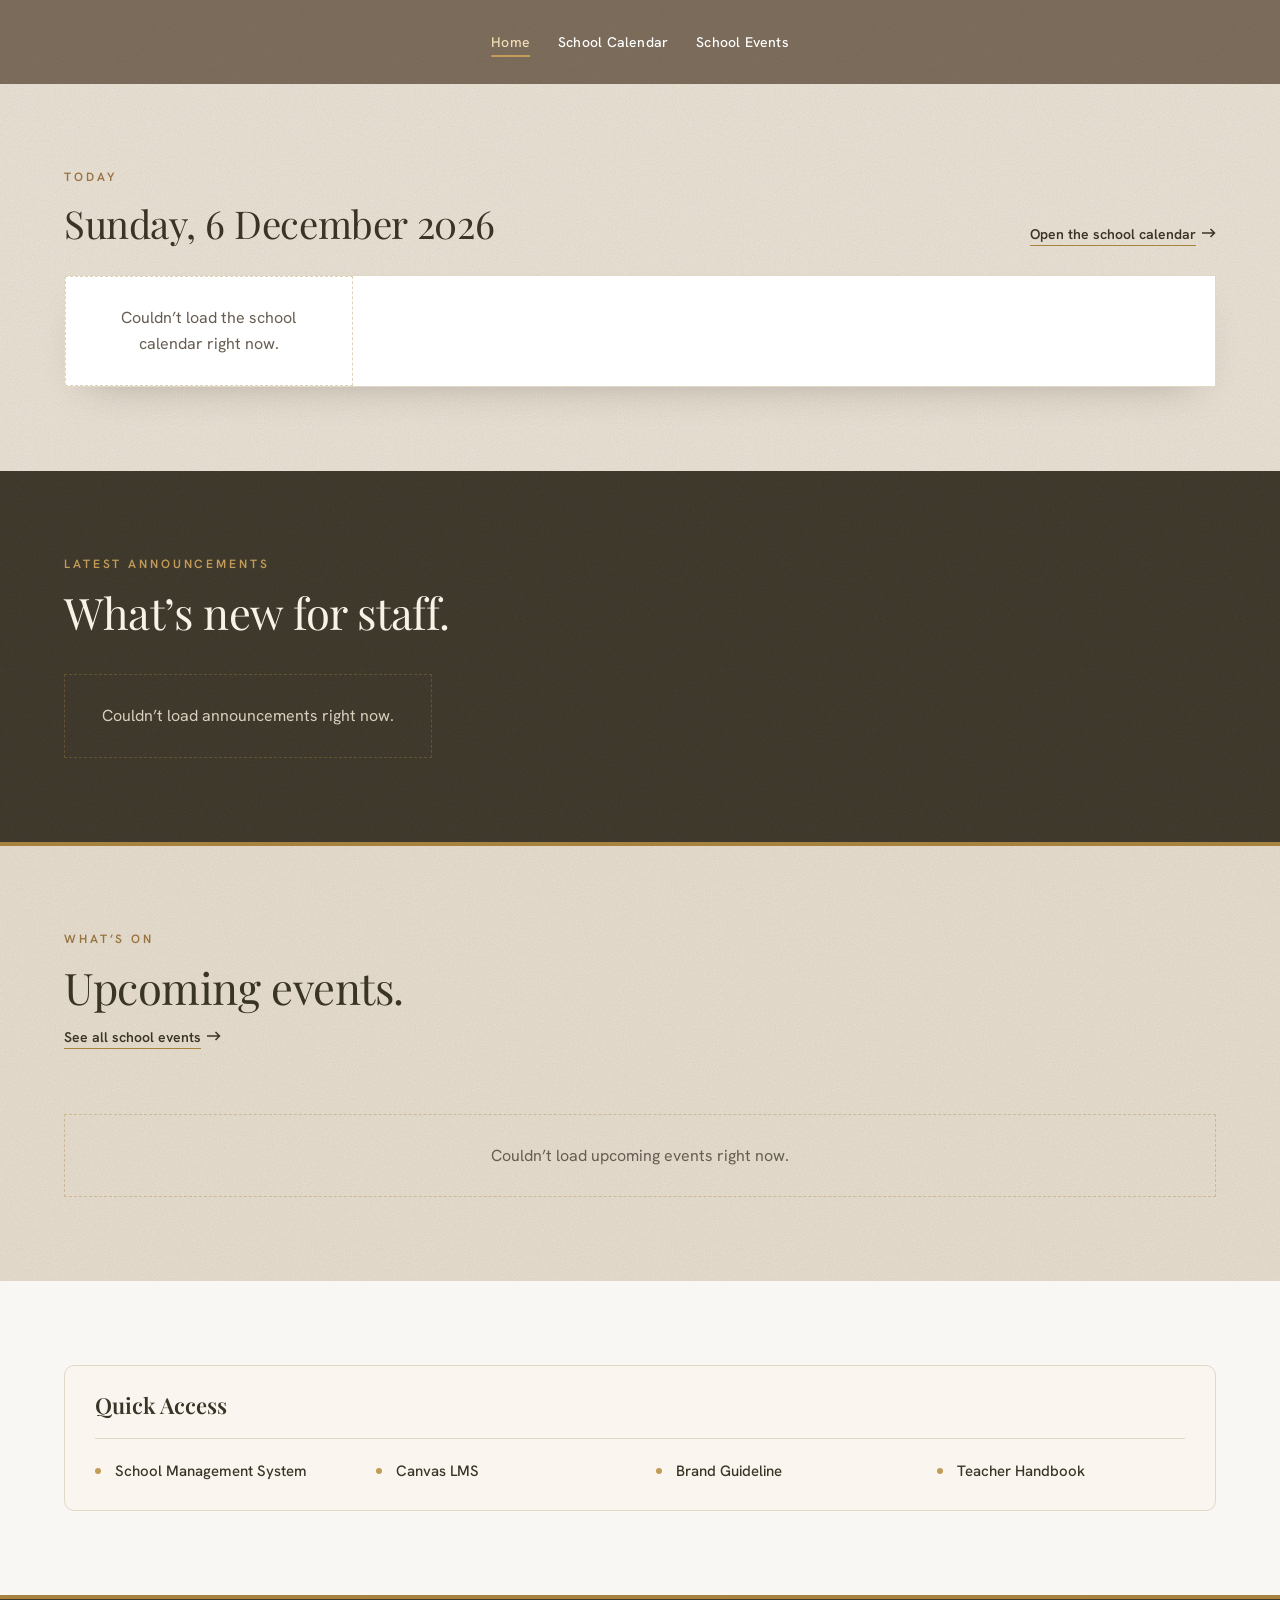
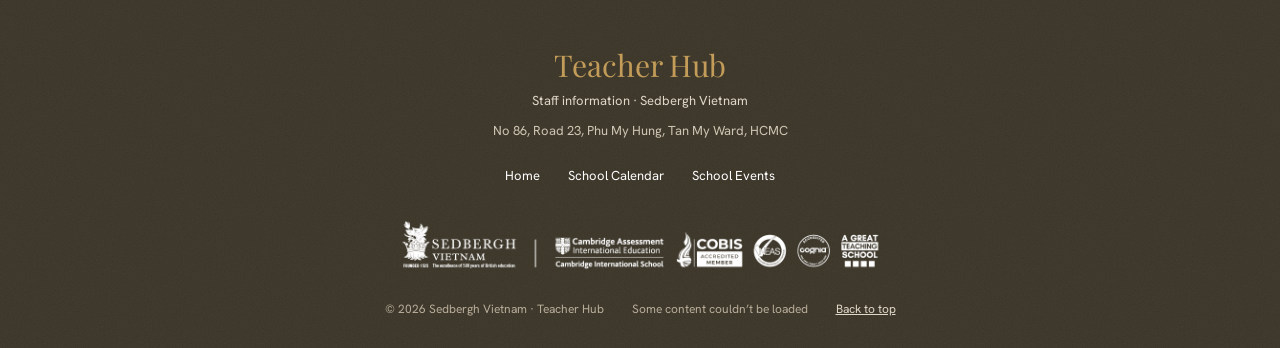
==== commit c117d5ad: "Give the embedded top bar its brown colour and the school logo In embed mode the bar is the brown he" ====
--- a/index.html
+++ b/index.html
@@ -12,17 +12,20 @@
   <link rel="preconnect" href="https://fonts.googleapis.com">
   <link rel="preconnect" href="https://fonts.gstatic.com" crossorigin>
   <link rel="stylesheet" href="https://fonts.googleapis.com/css2?family=Hanken+Grotesk:ital,wght@0,400;0,500;0,600;0,700;1,400&family=Playfair+Display:ital,wght@0,400;0,500;0,600;1,400;1,500&display=swap">
-  <link rel="stylesheet" href="assets/css/style.css?v=20261115b">
+  <!-- Inside a frame (e.g. embedded in a Google Site): compact layout without our own header bar and footer. Add ?embed to preview. -->
+  <script>try { if (window.self !== window.top || /[?&]embed\b/.test(location.search)) document.documentElement.classList.add("embed"); } catch (e) { document.documentElement.classList.add("embed"); }</script>
+  <link rel="stylesheet" href="assets/css/style.css?v=20261115c">
 </head>
 <body>
   <a class="skip-link" href="#main">Skip to content</a>
 
   <!-- ================= Header ================= -->
   <header class="site-header">
+    <a class="site-logo" href="index.html" aria-label="Teacher Hub home"><img src="assets/img/sedbergh-vietnam-white.png" alt="Sedbergh Vietnam" width="134" height="56"></a>
     <nav class="site-nav" id="site-nav" aria-label="Main">
       <a href="index.html" aria-current="page">Home</a>
-      <a href="calendar.html">School Calendar</a>
-      <a href="events.html">School Events</a>
+      <a href="calendar.html"><span class="nav-long">School </span>Calendar</a>
+      <a href="events.html"><span class="nav-long">School </span>Events</a>
     </nav>
     <button class="menu-toggle" type="button" aria-controls="site-nav" aria-expanded="false" aria-label="Open menu">
       <span></span><span></span><span></span>
@@ -116,8 +119,8 @@
     </div>
   </footer>
 
-  <script src="config.js?v=20261115b"></script>
-  <script src="assets/js/hub.js?v=20261115b"></script>
-  <script src="assets/js/home.js?v=20261115b"></script>
+  <script src="config.js?v=20261115c"></script>
+  <script src="assets/js/hub.js?v=20261115c"></script>
+  <script src="assets/js/home.js?v=20261115c"></script>
 </body>
 </html>
--- a/assets/css/style.css
+++ b/assets/css/style.css
@@ -110,7 +110,7 @@
 .today-date { font: 400 clamp(28px, 3vw, 40px)/1.15 var(--serif); color: var(--ink); }
 .today-links { display: flex; flex-wrap: wrap; align-items: center; gap: 14px 40px; }
 .today-week { display: flex; align-items: center; gap: 14px; color: var(--ink); text-decoration: none; }
-.today-week-num { font: 400 clamp(40px, 4vw, 52px)/1 var(--serif); color: var(--gold-text); }
+.today-week-num { position: relative; top: -.065em; font: 400 clamp(40px, 4vw, 52px)/1 var(--serif); font-variant-numeric: lining-nums; color: var(--gold-text); } /* optically centre the digits on the two lines of text */
 .today-week-text strong { display: block; font-size: 15px; font-weight: 600; line-height: 1.35; }
 .today-week-text small { display: block; font-size: 13px; color: var(--muted); margin-top: 2px; }
 .today-week:hover strong { color: var(--gold-text); text-decoration: underline; text-decoration-color: var(--gold); text-underline-offset: 4px; }
@@ -425,3 +425,57 @@
   .dots { display: flex; flex-wrap: wrap; }
   .cal-today { padding: 8px 12px; }
 }
+
+/* =========================================================
+   Embedded in a Google Site (any frame) — html.embed, set by the script in <head>
+   The Google Site already has a menu, a header and a footer: drop our brown bar and footer,
+   keep the three pages as light tabs, and tighten everything so there is less scrolling in the frame.
+   ========================================================= */
+html.embed { --sec-x: clamp(20px, 4vw, 40px); --sec-y: clamp(32px, 4vw, 48px); scroll-padding-top: 16px; }
+
+.site-logo { display: none; }                 /* the logo shows only in the embedded top bar */
+.embed .site-header { position: static; height: 64px; padding: 0 var(--sec-x); gap: 24px; background: var(--grain-dark), var(--mocha); color: #fff; }
+.embed .site-logo { display: flex; flex: none; }
+.embed .site-logo img { height: 40px; width: auto; }
+.embed .site-nav { display: flex; position: static; align-self: stretch; flex-direction: row; gap: 4px; margin: 0 -12px 0 auto; padding: 0; background: none; border: 0; overflow: auto hidden; scrollbar-width: none; }
+.embed .site-nav a { flex: none; display: flex; align-items: center; padding: 2px 12px 0; border-bottom: 2px solid transparent; color: rgba(255, 255, 255, .82); font-size: 14px; font-weight: 600; text-decoration: none; }
+.embed .site-nav a:hover { color: #f0dcb4; }
+.embed .site-nav a[aria-current="page"] { color: #fff; border-bottom-color: var(--gold-hi); text-decoration: none; }
+.embed .menu-toggle, .embed .site-footer { display: none; }
+@media (max-width: 640px) {
+  .embed .site-header { height: 56px; gap: 12px; }
+  .embed .site-logo img { height: 32px; }
+  .embed .site-nav { margin-right: -8px; gap: 0; }
+  .embed .site-nav a { padding: 2px 8px 0; font-size: 13px; }
+  .embed .nav-long { display: none; }         /* "Calendar" / "Events" so the three tabs fit beside the logo */
+}
+
+.embed h2 { font-size: clamp(24px, 2.6vw, 32px); }
+.embed .band-head { margin-bottom: 24px; }
+.embed .band-deep { border-bottom-width: 3px; }
+.embed .today { padding-top: 26px; padding-bottom: 32px; }
+.embed .today-date { font-size: clamp(24px, 2.6vw, 32px); }
+.embed .today-head { margin-bottom: 22px; }
+.embed .keydate { padding: 18px 20px 20px; gap: 4px; }
+.embed .keydate .when-rel { font-size: 22px; }
+.embed .keydate .name { font-size: 15px; }
+.embed .ann-top { padding: 12px 18px; font-size: 11px; }
+.embed .ann-body { padding: 16px 18px 18px; gap: 10px; }
+.embed .ann h3 { font-size: 19px; }
+.embed .ann-actions { gap: 10px 20px; padding-top: 12px; }
+@media (min-width: 641px) { /* the frame is narrower than a browser window: keep the four dates and a page of three posts in one row */
+  .embed .keydates { grid-template-columns: repeat(4, minmax(0, 1fr)); }
+  .embed .keydate:nth-child(n) { border-top: 0; border-left: 1px solid var(--line); }
+  .embed .keydate:first-child { border-left: 0; }
+  .embed .ann-grid { grid-template-columns: repeat(3, minmax(0, 1fr)); gap: 16px; }
+}
+
+/* School Calendar / School Events: a light title row instead of the big dark banner */
+.embed .page-hero { text-align: left; padding: 24px var(--sec-x) 22px; background: var(--grain-light), var(--parchment); color: var(--ink); border-bottom: 0; }
+.embed .page-hero .eyebrow { color: var(--gold-text); margin-bottom: 8px; }
+.embed .page-hero h1 { font-size: clamp(26px, 3vw, 34px); }
+.embed .page-hero-sub { margin-top: 6px; color: var(--muted); font-size: 14px; }
+.embed .cal-page { padding-top: 28px; }
+.embed .cal-side { top: 16px; }
+.embed .ev-month { margin-top: 36px; }
+.embed .ev-day { scroll-margin-top: 16px; }
